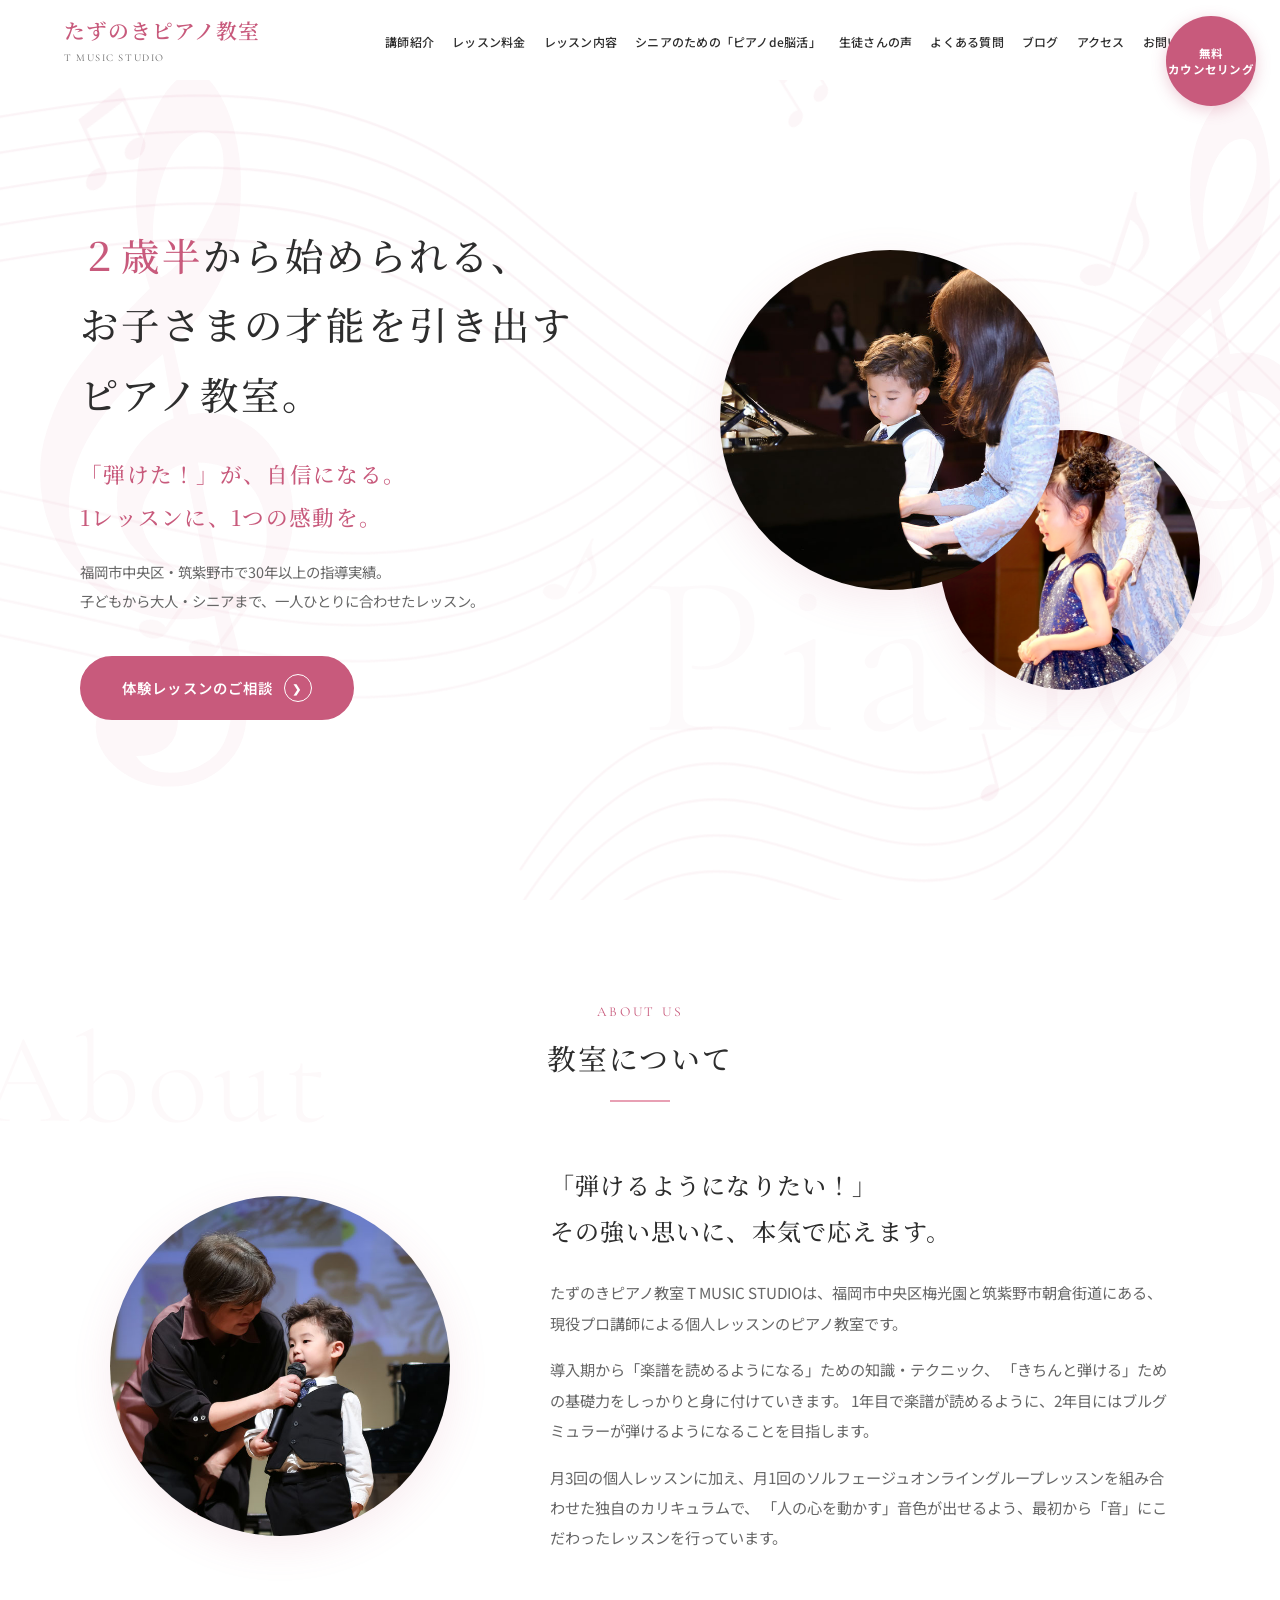
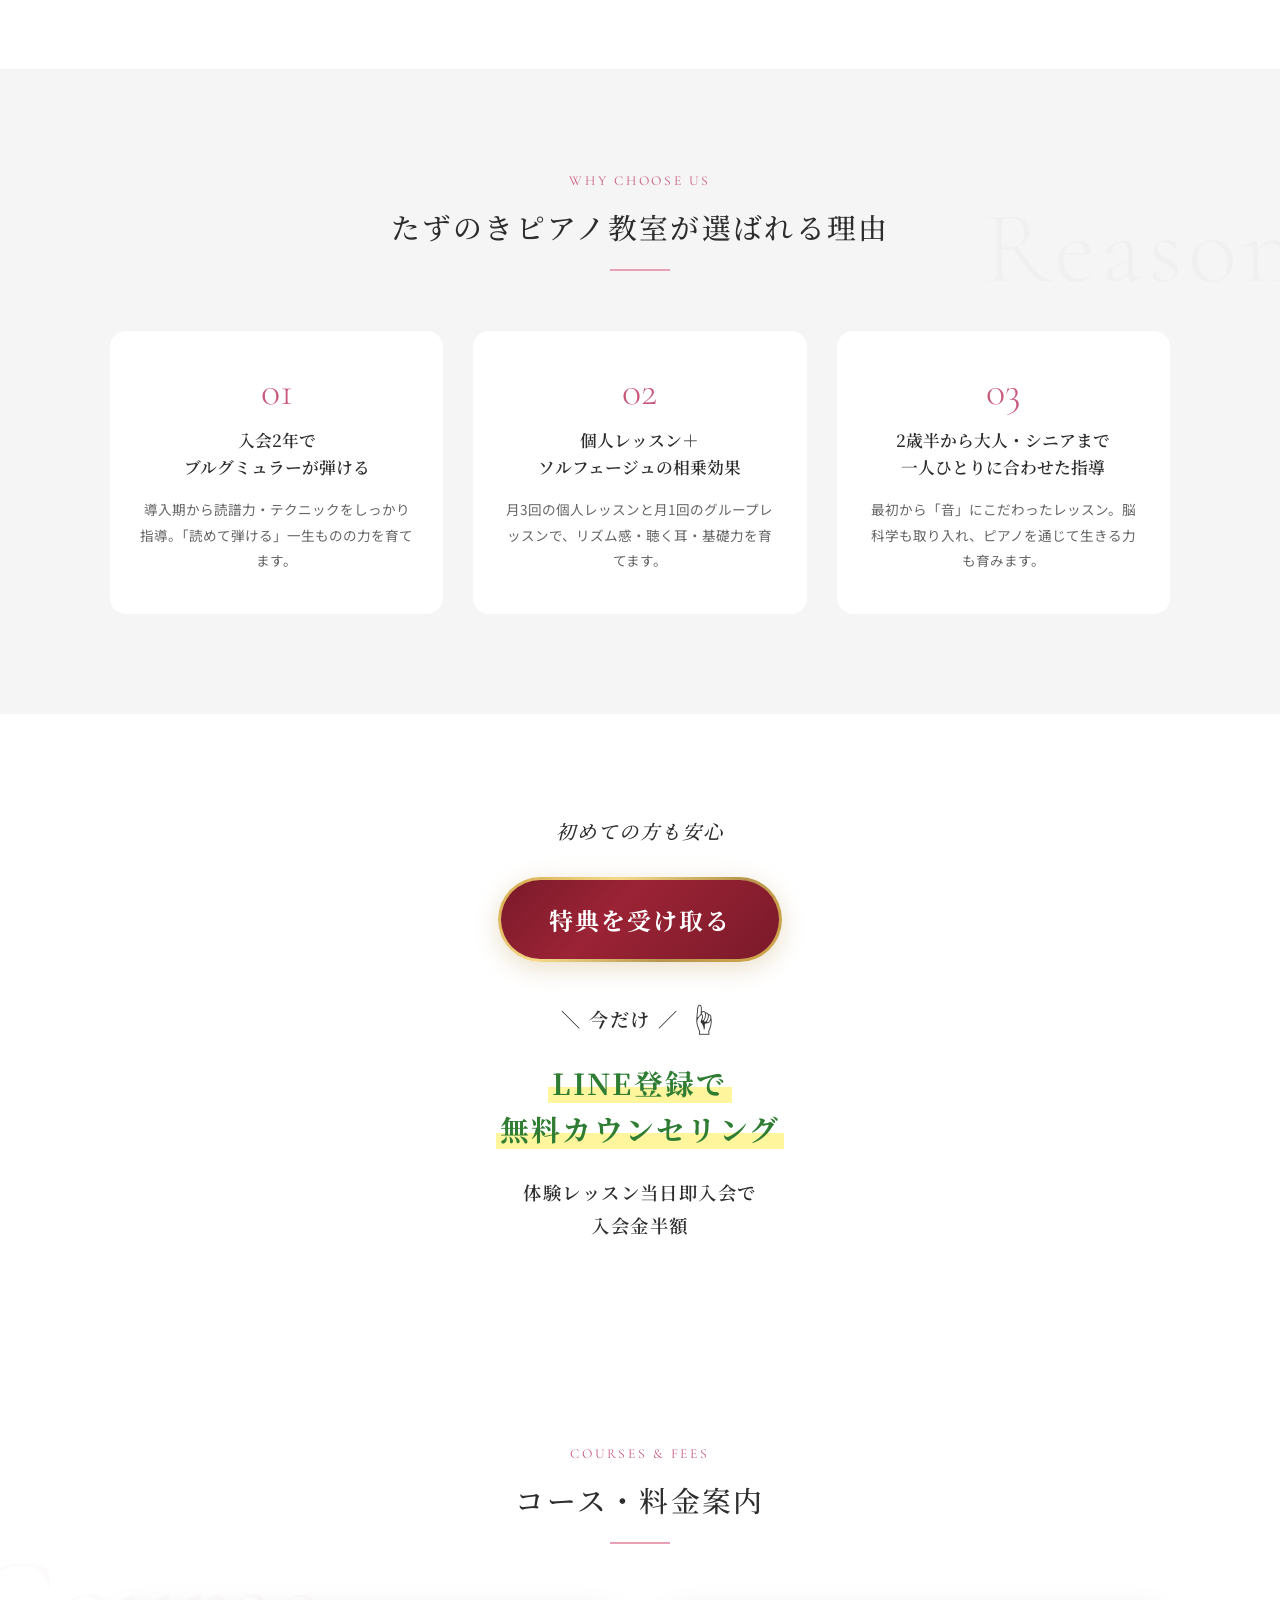
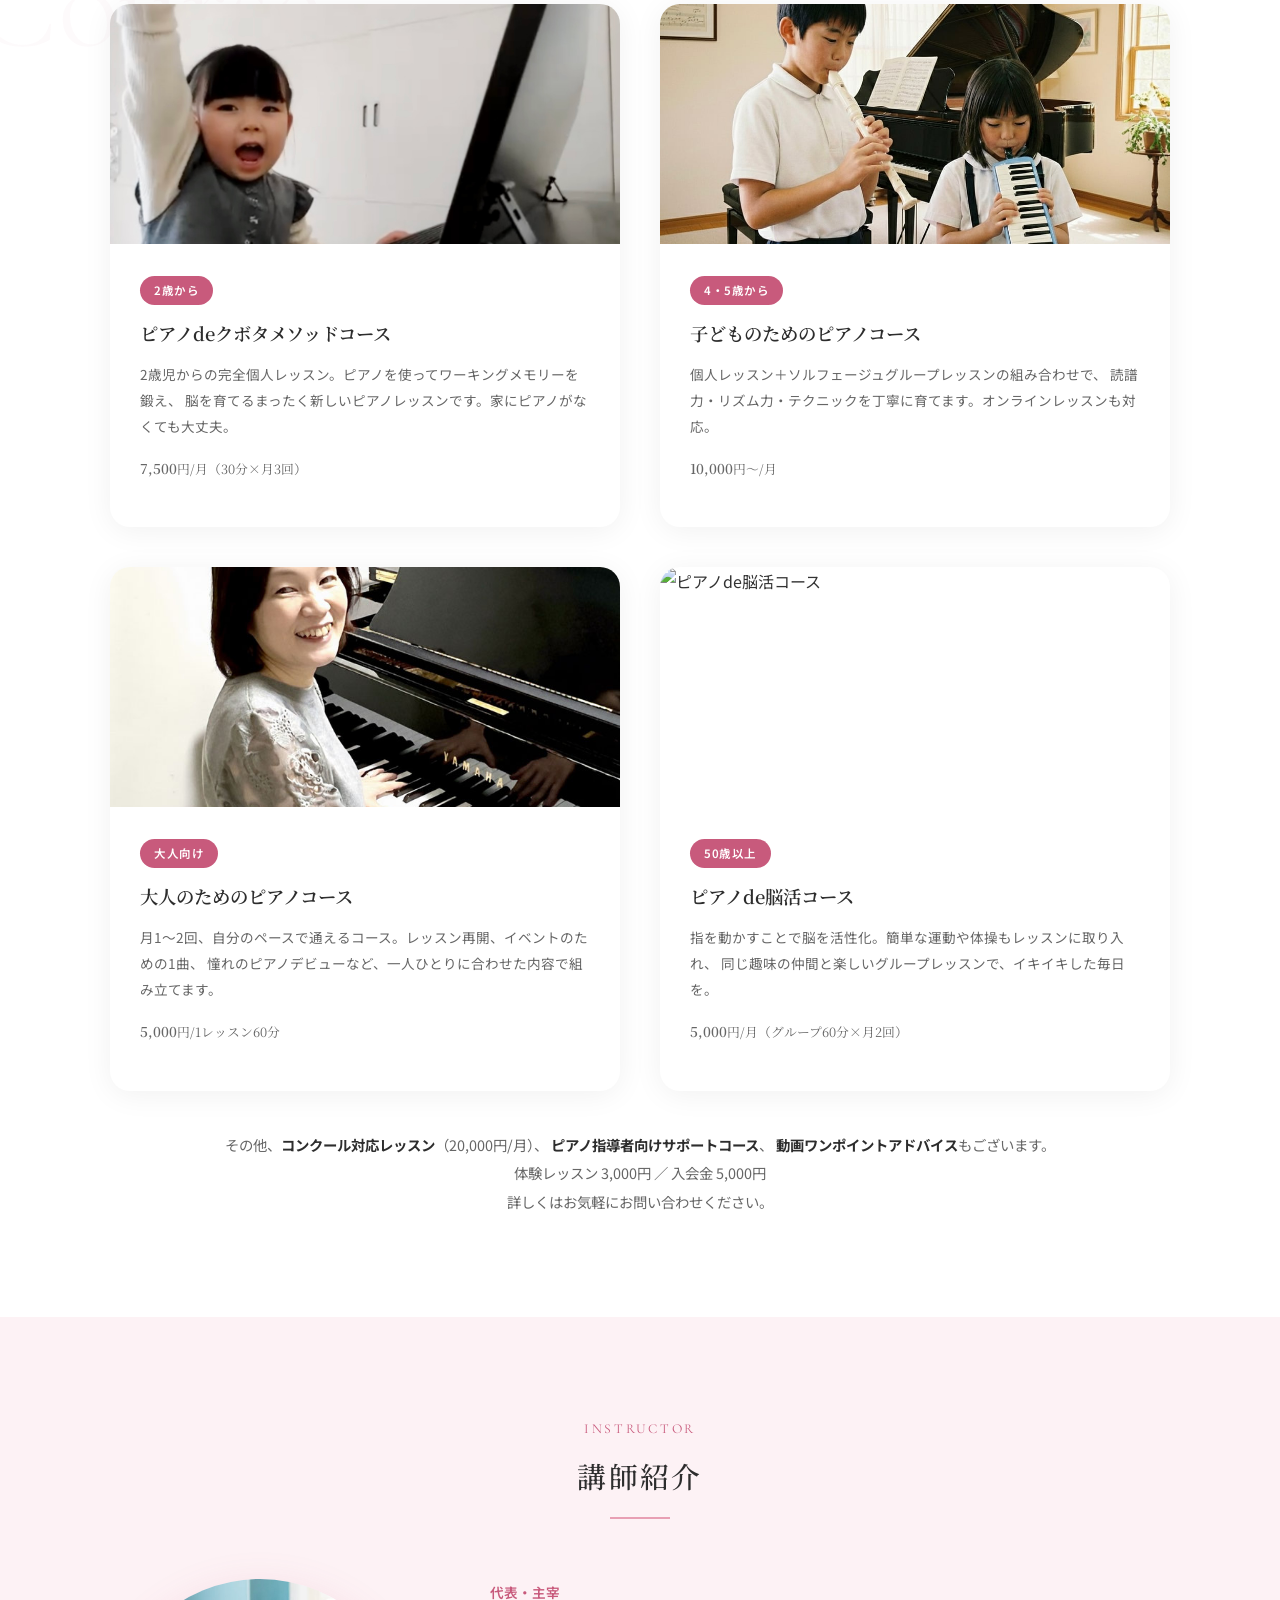
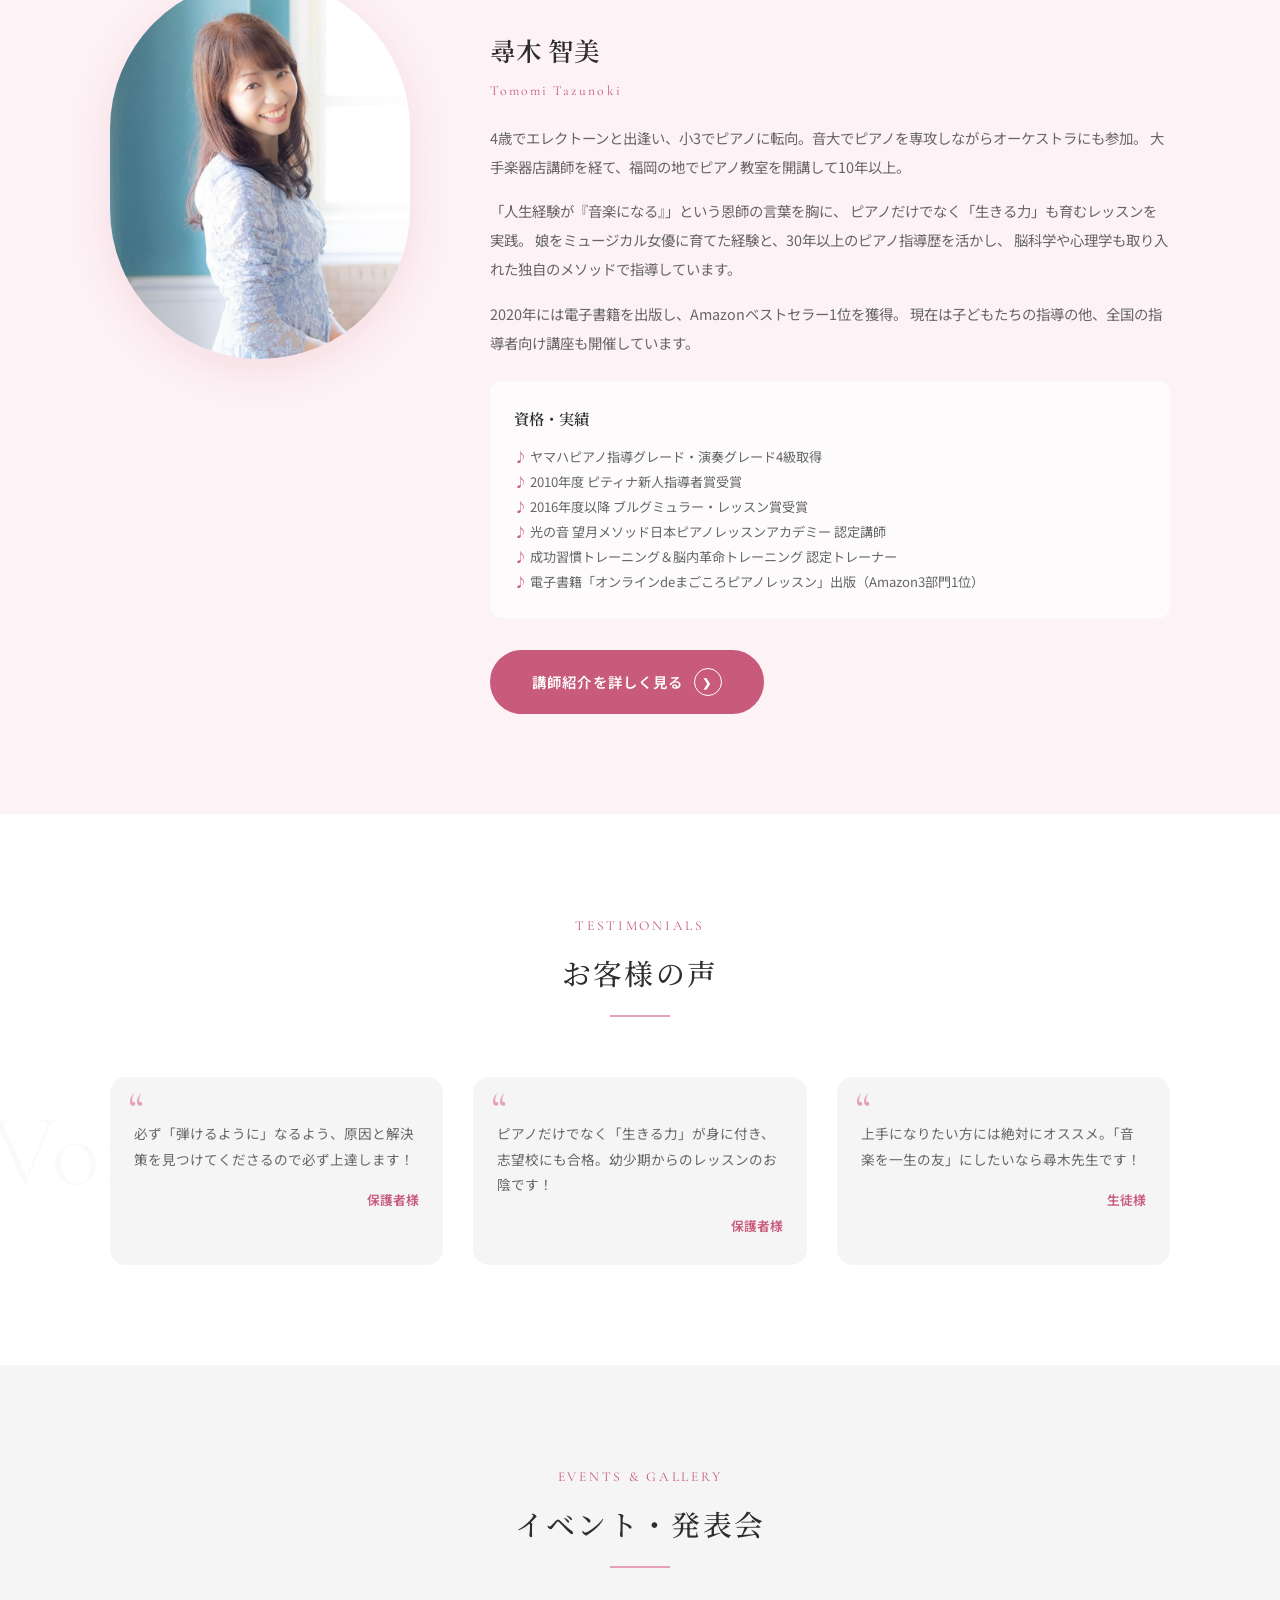
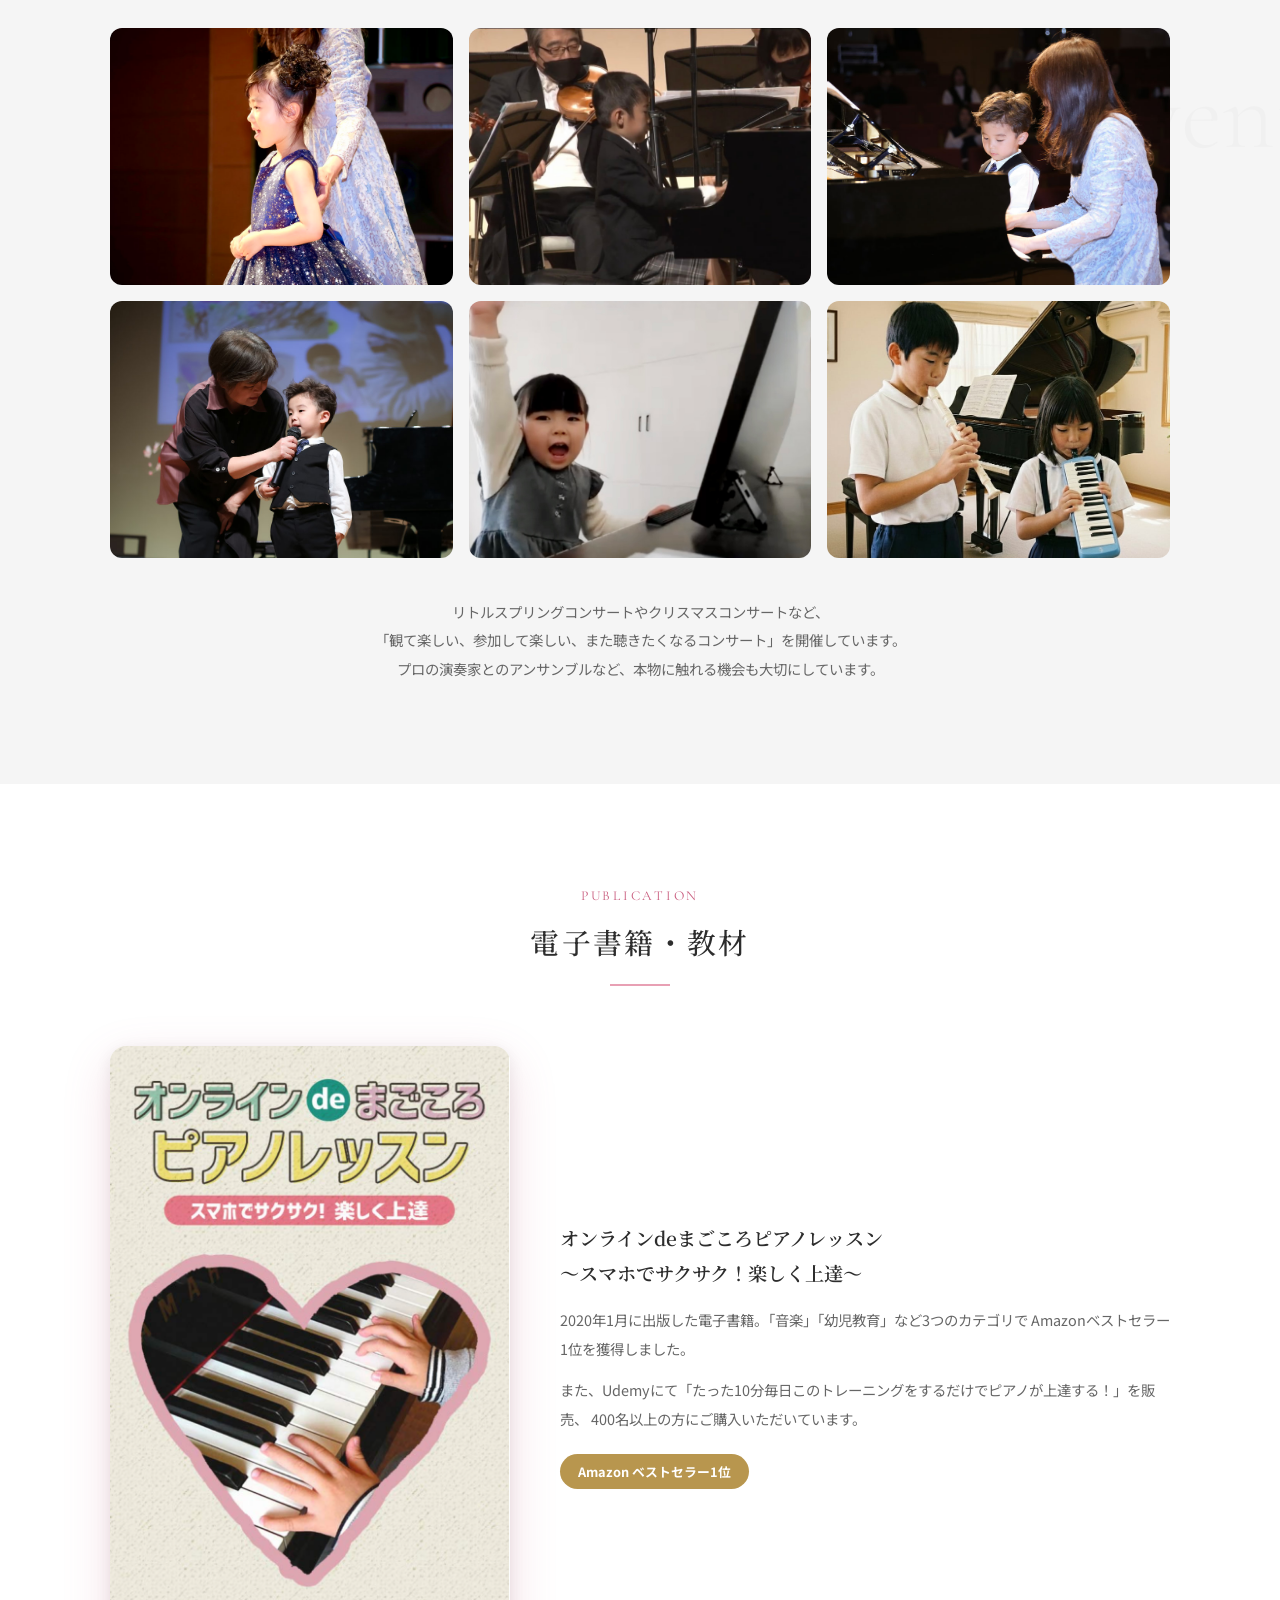
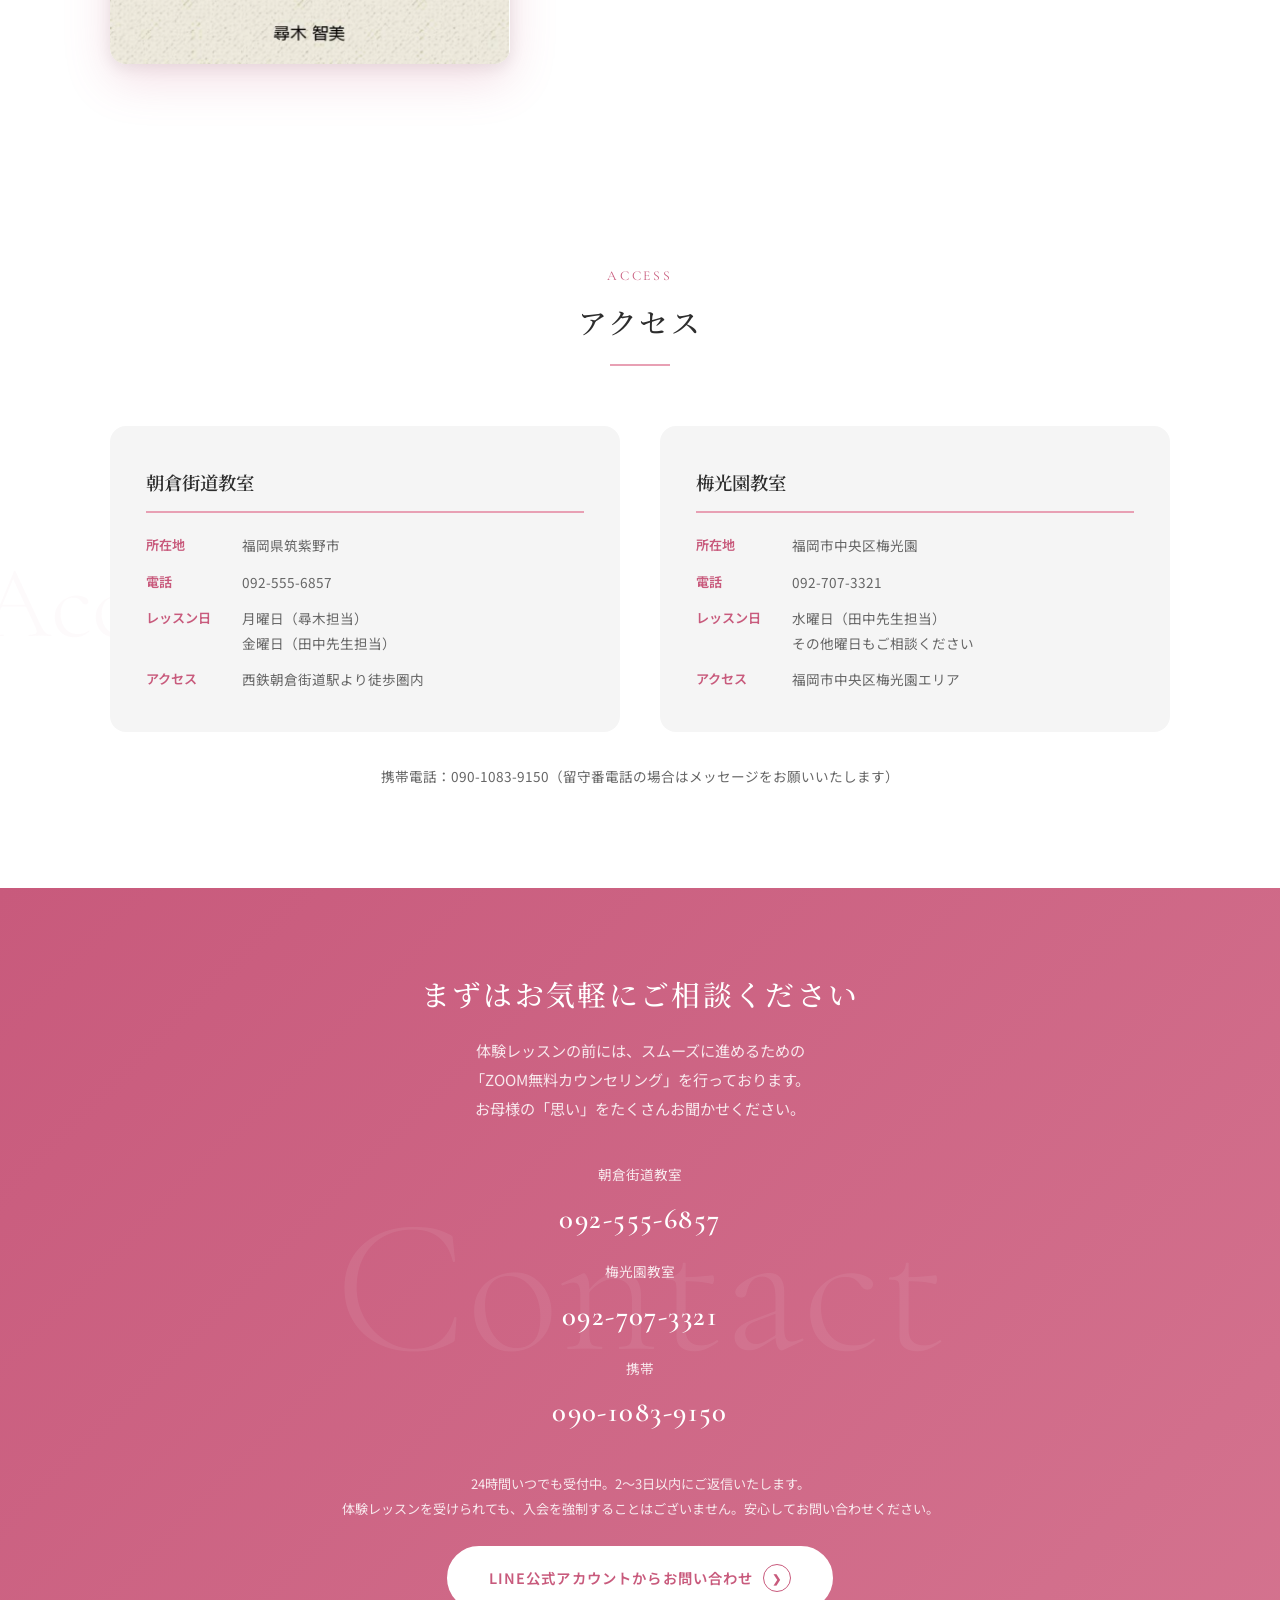
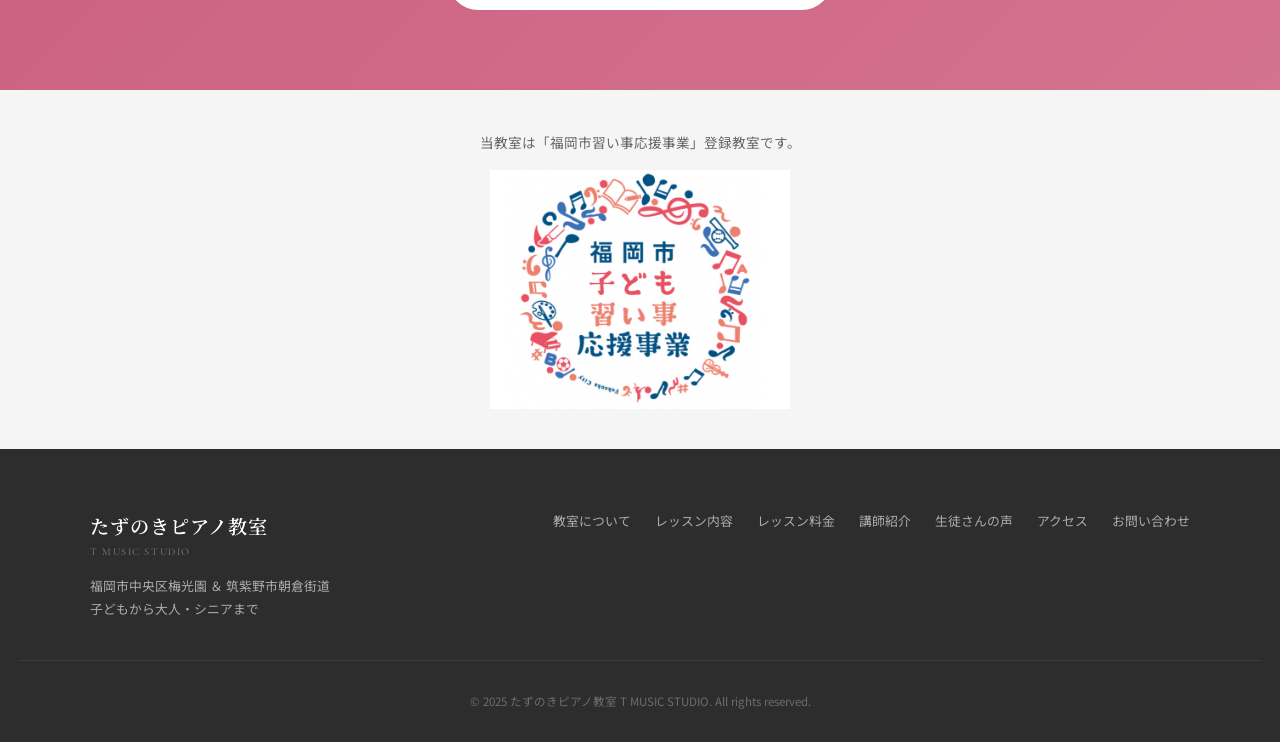
==== index.html @ f53c9341 "たずのきピアノ教室HP初期コミット Co-Authored-By: Claude Opus 4.6 <noreply@anthropic.com>" ====
<!DOCTYPE html>
<html lang="ja">
<head>
  <meta charset="UTF-8">
  <meta name="viewport" content="width=device-width, initial-scale=1.0">
  <title>たずのきピアノ教室 T MUSIC STUDIO | 福岡市中央区・筑紫野市</title>
  <meta name="description" content="福岡市中央区梅光園・筑紫野市朝倉街道のピアノ教室。入会2年でブルグミュラーが弾ける！現役プロ講師による個人レッスン。子どもから大人・シニアまで。無料カウンセリング受付中。">

  <!-- Google Fonts -->
  <link rel="preconnect" href="https://fonts.googleapis.com">
  <link rel="preconnect" href="https://fonts.gstatic.com" crossorigin>
  <link href="https://fonts.googleapis.com/css2?family=Cormorant+Garamond:ital,wght@0,300;0,400;0,600;1,300;1,400&family=Noto+Sans+JP:wght@300;400;500;700&family=Noto+Serif+JP:wght@400;500;600;700&display=swap" rel="stylesheet">

  <link rel="stylesheet" href="style.css">
</head>
<body>

  <!-- ========== Header ========== -->
  <header class="header" id="header">
    <div class="header-inner">
      <a href="#top" class="logo">
        <div>
          <span class="logo-text">たずのきピアノ教室</span>
          <span class="logo-sub">T MUSIC STUDIO</span>
        </div>
      </a>

      <nav>
        <ul class="nav-list" id="navList">
          <li><a href="teacher.html">講師紹介</a></li>
          <li><a href="pricing.html">レッスン料金</a></li>
          <li><a href="lesson.html">レッスン内容</a></li>
          <li><a href="senior.html">シニアのための「ピアノde脳活」</a></li>
          <li><a href="voices.html">生徒さんの声</a></li>
          <li><a href="faq.html">よくある質問</a></li>
          <li><a href="blog.html">ブログ</a></li>
          <li><a href="access.html">アクセス</a></li>
          <li><a href="contact.html">お問い合わせ</a></li>
        </ul>
      </nav>

      <button class="hamburger" id="hamburger" aria-label="メニューを開く">
        <span></span>
        <span></span>
        <span></span>
      </button>
    </div>
  </header>

  <!-- CTA Circle Button -->
  <div class="cta-header">
    <a href="contact.html" class="cta-circle">無料<br>カウンセリング</a>
  </div>

  <!-- ========== Hero ========== -->
  <section class="hero" id="top">
    <!-- Animated Music Background -->
    <div class="hero-music-bg">
      <svg class="hero-staff-svg" viewBox="0 0 1600 900" preserveAspectRatio="xMidYMid slice" xmlns="http://www.w3.org/2000/svg">
        <!-- Giant wavy staff lines group 1 — sweeping S-curve across the whole viewport -->
        <g class="staff-group staff-group-1">
          <path d="M-200,100 C100,350 400,0 700,250 S1100,500 1400,150 1700,400" fill="none" stroke="#c85a7c" stroke-width="2" opacity="0.07"/>
          <path d="M-200,130 C100,380 400,30 700,280 S1100,530 1400,180 1700,430" fill="none" stroke="#c85a7c" stroke-width="2" opacity="0.07"/>
          <path d="M-200,160 C100,410 400,60 700,310 S1100,560 1400,210 1700,460" fill="none" stroke="#c85a7c" stroke-width="2" opacity="0.07"/>
          <path d="M-200,190 C100,440 400,90 700,340 S1100,590 1400,240 1700,490" fill="none" stroke="#c85a7c" stroke-width="2" opacity="0.07"/>
          <path d="M-200,220 C100,470 400,120 700,370 S1100,620 1400,270 1700,520" fill="none" stroke="#c85a7c" stroke-width="2" opacity="0.07"/>
        </g>
        <!-- Giant wavy staff lines group 2 — opposite curve, lower -->
        <g class="staff-group staff-group-2">
          <path d="M-200,550 C200,300 500,700 800,450 S1200,200 1500,600 1800,350" fill="none" stroke="#c85a7c" stroke-width="2" opacity="0.05"/>
          <path d="M-200,580 C200,330 500,730 800,480 S1200,230 1500,630 1800,380" fill="none" stroke="#c85a7c" stroke-width="2" opacity="0.05"/>
          <path d="M-200,610 C200,360 500,760 800,510 S1200,260 1500,660 1800,410" fill="none" stroke="#c85a7c" stroke-width="2" opacity="0.05"/>
          <path d="M-200,640 C200,390 500,790 800,540 S1200,290 1500,690 1800,440" fill="none" stroke="#c85a7c" stroke-width="2" opacity="0.05"/>
          <path d="M-200,670 C200,420 500,820 800,570 S1200,320 1500,720 1800,470" fill="none" stroke="#c85a7c" stroke-width="2" opacity="0.05"/>
        </g>
        <!-- Staff lines group 3 — right side dramatic curve -->
        <g class="staff-group staff-group-3">
          <path d="M700,800 C900,500 1000,900 1200,600 S1400,300 1700,700" fill="none" stroke="#c85a7c" stroke-width="2" opacity="0.06"/>
          <path d="M700,830 C900,530 1000,930 1200,630 S1400,330 1700,730" fill="none" stroke="#c85a7c" stroke-width="2" opacity="0.06"/>
          <path d="M700,860 C900,560 1000,960 1200,660 S1400,360 1700,760" fill="none" stroke="#c85a7c" stroke-width="2" opacity="0.06"/>
          <path d="M700,890 C900,590 1000,990 1200,690 S1400,390 1700,790" fill="none" stroke="#c85a7c" stroke-width="2" opacity="0.06"/>
          <path d="M700,920 C900,620 1000,1020 1200,720 S1400,420 1700,820" fill="none" stroke="#c85a7c" stroke-width="2" opacity="0.06"/>
        </g>
        <!-- Giant treble clef — center-left -->
        <text class="treble-clef-1" x="15%" y="65%" font-size="500" fill="#c85a7c" opacity="0.05" font-family="serif">&#119070;</text>
        <!-- Giant treble clef — right side -->
        <text class="treble-clef-2" x="72%" y="55%" font-size="380" fill="#c85a7c" opacity="0.04" font-family="serif">&#119070;</text>
      </svg>

      <!-- Large floating music notes -->
      <div class="floating-notes">
        <span class="float-note note-1">&#9835;</span>
        <span class="float-note note-2">&#9834;</span>
        <span class="float-note note-3">&#9835;</span>
        <span class="float-note note-4">&#9833;</span>
        <span class="float-note note-5">&#9834;</span>
        <span class="float-note note-6">&#9835;</span>
      </div>
    </div>

    <div class="hero-bg-text">Piano</div>

    <div class="hero-inner">
      <div class="hero-content">
        <h1 class="hero-catch">
          <span class="highlight">２歳半</span>から始められる、<br>
          お子さまの才能を引き出すピアノ教室。
        </h1>
        <p class="hero-lead">
          「弾けた！」が、自信になる。<br>
          1レッスンに、1つの感動を。
        </p>
        <p class="hero-sub">
          福岡市中央区・筑紫野市で30年以上の指導実績。<br>
          子どもから大人・シニアまで、一人ひとりに合わせたレッスン。
        </p>
        <a href="contact.html" class="btn-primary">
          体験レッスンのご相談
          <span class="arrow">&#10095;</span>
        </a>
      </div>

      <!-- Overlapping double-circle images -->
      <div class="hero-images-overlap">
        <div class="hero-circle hero-circle-main">
          <img src="tazunoki-images/tazunoki-kids5.jpg" alt="ピアノレッスンの様子">
        </div>
        <div class="hero-circle hero-circle-sub">
          <img src="tazunoki-images/tazunoki-kids1.jpg" alt="発表会の様子">
        </div>
      </div>
    </div>
  </section>

  <!-- ========== About ========== -->
  <section class="about section-padding" id="about">
    <div class="about-bg-text">About</div>
    <div class="container">
      <div class="section-title fade-in">
        <span class="en">About Us</span>
        <h2>教室について</h2>
      </div>

      <div class="about-content">
        <div class="about-image fade-in-left">
          <div class="img-wrapper">
            <img src="tazunoki-images/tazunoki-kids2.jpg" alt="レッスン風景" width="340" height="340">
          </div>
        </div>
        <div class="about-text fade-in-right">
          <p class="lead">
            「弾けるようになりたい！」<br>
            その強い思いに、本気で応えます。
          </p>
          <p>
            たずのきピアノ教室 T MUSIC STUDIOは、福岡市中央区梅光園と筑紫野市朝倉街道にある、
            現役プロ講師による個人レッスンのピアノ教室です。
          </p>
          <p>
            導入期から「楽譜を読めるようになる」ための知識・テクニック、
            「きちんと弾ける」ための基礎力をしっかりと身に付けていきます。
            1年目で楽譜が読めるように、2年目にはブルグミュラーが弾けるようになることを目指します。
          </p>
          <p>
            月3回の個人レッスンに加え、月1回のソルフェージュオンライングループレッスンを組み合わせた独自のカリキュラムで、
            「人の心を動かす」音色が出せるよう、最初から「音」にこだわったレッスンを行っています。
          </p>
        </div>
      </div>
    </div>
  </section>

  <!-- ========== Features ========== -->
  <section class="features section-padding" id="features">
    <div class="features-bg-text">Reason</div>
    <div class="container">
      <div class="section-title fade-in">
        <span class="en">Why Choose Us</span>
        <h2>たずのきピアノ教室が選ばれる理由</h2>
      </div>

      <div class="features-grid">
        <div class="feature-card fade-in" style="transition-delay: 0.1s">
          <div class="feature-num">01</div>
          <h3>入会2年で<br>ブルグミュラーが弾ける</h3>
          <p>
            導入期から読譜力・テクニックをしっかり指導。「読めて弾ける」一生ものの力を育てます。
          </p>
        </div>

        <div class="feature-card fade-in" style="transition-delay: 0.2s">
          <div class="feature-num">02</div>
          <h3>個人レッスン＋<br>ソルフェージュの相乗効果</h3>
          <p>
            月3回の個人レッスンと月1回のグループレッスンで、リズム感・聴く耳・基礎力を育てます。
          </p>
        </div>

        <div class="feature-card fade-in" style="transition-delay: 0.3s">
          <div class="feature-num">03</div>
          <h3>2歳半から大人・シニアまで<br>一人ひとりに合わせた指導</h3>
          <p>
            最初から「音」にこだわったレッスン。脳科学も取り入れ、ピアノを通じて生きる力も育みます。
          </p>
        </div>
      </div>
    </div>
  </section>

  <!-- ========== LINE CTA ========== -->
  <section class="line-cta section-padding">
    <div class="container">
      <div class="line-cta-inner fade-in">
        <p class="line-cta-safe">初めての方も安心</p>

        <a href="#" class="line-cta-btn" id="lineCta">
          <span class="line-cta-btn-inner">
            <img src="https://cdn.jsdelivr.net/gh/nicepng/nicepng@main/line-icon.png" alt="LINE" class="line-cta-icon" onerror="this.style.display='none'">
            <svg class="line-cta-icon-svg" viewBox="0 0 48 48" width="44" height="44" xmlns="http://www.w3.org/2000/svg">
              <rect rx="10" width="48" height="48" fill="#06C755"/>
              <path d="M38 22.5c0-6.9-6.9-12.5-15.4-12.5S7.2 15.6 7.2 22.5c0 6.2 5.5 11.3 12.9 12.3.5.1 1.2.3 1.4.8.2.4.1 1 .05 1.4l-.2 1.3c-.07.4-.3 1.5 1.3.8s8.7-5.1 11.9-8.8c2.2-2.4 3.35-4.8 3.35-8.3z" fill="#fff"/>
              <path d="M17.8 19.8h-1.2a.4.4 0 00-.4.4v7.4a.4.4 0 00.4.4h1.2a.4.4 0 00.4-.4v-7.4a.4.4 0 00-.4-.4zm10.4 0h-1.2a.4.4 0 00-.4.4v4.4l-3.4-4.6a.4.4 0 00-.34-.2h-1.2a.4.4 0 00-.4.4v7.4a.4.4 0 00.4.4h1.2a.4.4 0 00.4-.4v-4.4l3.4 4.6a.4.4 0 00.34.2h1.2a.4.4 0 00.4-.4v-7.4a.4.4 0 00-.4-.4zm-6.8 6.4h-2.8v-6a.4.4 0 00-.4-.4h-1.2a.4.4 0 00-.4.4v7.4a.4.4 0 00.4.4h4.4a.4.4 0 00.4-.4v-1.2a.4.4 0 00-.4-.4zm12.8-4.8a.4.4 0 00.4-.4v-1.2a.4.4 0 00-.4-.4h-4.4a.4.4 0 00-.4.4v7.4a.4.4 0 00.4.4h4.4a.4.4 0 00.4-.4v-1.2a.4.4 0 00-.4-.4h-2.8v-1.2h2.8a.4.4 0 00.4-.4v-1.2a.4.4 0 00-.4-.4h-2.8v-1.2h2.8z" fill="#06C755"/>
            </svg>
            <span class="line-cta-btn-text">特典を受け取る</span>
          </span>
        </a>

        <div class="line-cta-now">
          <span class="line-cta-now-text">＼ 今だけ ／</span>
          <span class="line-cta-hand">&#9757;&#65039;</span>
        </div>

        <p class="line-cta-highlight">
          <span>LINE登録で</span><br>
          <span>無料カウンセリング</span>
        </p>

        <p class="line-cta-bonus">体験レッスン当日即入会で<br>入会金半額</p>
      </div>
    </div>
  </section>

  <!-- ========== Courses ========== -->
  <section class="courses section-padding" id="courses">
    <div class="courses-bg-text">Course</div>
    <div class="container">
      <div class="section-title fade-in">
        <span class="en">Courses &amp; Fees</span>
        <h2>コース・料金案内</h2>
      </div>

      <div class="courses-grid">
        <!-- クボタメソッド -->
        <a href="pricing.html#asakura" class="course-card fade-in" style="transition-delay: 0.1s">
          <div class="course-card-img">
            <img src="tazunoki-images/tazunoki-kids3.jpg" alt="クボタメソッドコース" width="500" height="240">
          </div>
          <div class="course-card-body">
            <span class="course-label">2歳から</span>
            <h3>ピアノdeクボタメソッドコース</h3>
            <p>
              2歳児からの完全個人レッスン。ピアノを使ってワーキングメモリーを鍛え、
              脳を育てるまったく新しいピアノレッスンです。家にピアノがなくても大丈夫。
            </p>
            <p class="course-price">7,500<span>円/月（30分×月3回）</span></p>
          </div>
        </a>

        <!-- 子どものためのピアノ -->
        <a href="pricing.html#asakura" class="course-card fade-in" style="transition-delay: 0.2s">
          <div class="course-card-img">
            <img src="tazunoki-images/tazunoki-kids6.jpg" alt="子どものためのピアノコース" width="500" height="240">
          </div>
          <div class="course-card-body">
            <span class="course-label">4・5歳から</span>
            <h3>子どものためのピアノコース</h3>
            <p>
              個人レッスン＋ソルフェージュグループレッスンの組み合わせで、
              読譜力・リズム力・テクニックを丁寧に育てます。オンラインレッスンも対応。
            </p>
            <p class="course-price">10,000<span>円〜/月</span></p>
          </div>
        </a>

        <!-- 大人のためのピアノ -->
        <a href="pricing.html#adult" class="course-card fade-in" style="transition-delay: 0.3s">
          <div class="course-card-img">
            <img src="tazunoki-images/teacher-nakayama.jpg" alt="大人のためのピアノコース" width="500" height="240">
          </div>
          <div class="course-card-body">
            <span class="course-label">大人向け</span>
            <h3>大人のためのピアノコース</h3>
            <p>
              月1〜2回、自分のペースで通えるコース。レッスン再開、イベントのための1曲、
              憧れのピアノデビューなど、一人ひとりに合わせた内容で組み立てます。
            </p>
            <p class="course-price">5,000<span>円/1レッスン60分</span></p>
          </div>
        </a>

        <!-- シニア脳活 -->
        <a href="senior.html#pricing" class="course-card fade-in" style="transition-delay: 0.4s">
          <div class="course-card-img">
            <img src="tazunoki-images/senior13.png" alt="ピアノde脳活コース" width="500" height="240">
          </div>
          <div class="course-card-body">
            <span class="course-label">50歳以上</span>
            <h3>ピアノde脳活コース</h3>
            <p>
              指を動かすことで脳を活性化。簡単な運動や体操もレッスンに取り入れ、
              同じ趣味の仲間と楽しいグループレッスンで、イキイキした毎日を。
            </p>
            <p class="course-price">5,000<span>円/月（グループ60分×月2回）</span></p>
          </div>
        </a>
      </div>

      <!-- コンクール・指導者向け -->
      <div class="fade-in" style="margin-top: 40px; text-align: center;">
        <p style="font-size: 0.9rem; color: var(--gray); line-height: 2;">
          その他、<strong style="color: var(--dark);">コンクール対応レッスン</strong>（20,000円/月）、
          <strong style="color: var(--dark);">ピアノ指導者向けサポートコース</strong>、
          <strong style="color: var(--dark);">動画ワンポイントアドバイス</strong>もございます。<br>
          体験レッスン 3,000円 ／ 入会金 5,000円<br>
          詳しくはお気軽にお問い合わせください。
        </p>
      </div>
    </div>
  </section>

  <!-- ========== Teacher ========== -->
  <section class="teacher section-padding" id="teacher">
    <div class="teacher-bg-text">Teacher</div>
    <div class="container">
      <div class="section-title fade-in">
        <span class="en">Instructor</span>
        <h2>講師紹介</h2>
      </div>

      <div class="teacher-content">
        <div class="teacher-image fade-in-left">
          <div class="img-wrapper">
            <img src="tazunoki-images/teacher-tazunoki.jpg" alt="代表 尋木智美" width="300" height="380">
          </div>
        </div>
        <div class="teacher-info fade-in-right">
          <p class="role">代表・主宰</p>
          <h3 class="name">尋木 智美</h3>
          <p class="name-en">Tomomi Tazunoki</p>
          <p>
            4歳でエレクトーンと出逢い、小3でピアノに転向。音大でピアノを専攻しながらオーケストラにも参加。
            大手楽器店講師を経て、福岡の地でピアノ教室を開講して10年以上。
          </p>
          <p>
            「人生経験が『音楽になる』」という恩師の言葉を胸に、
            ピアノだけでなく「生きる力」も育むレッスンを実践。
            娘をミュージカル女優に育てた経験と、30年以上のピアノ指導歴を活かし、
            脳科学や心理学も取り入れた独自のメソッドで指導しています。
          </p>
          <p>
            2020年には電子書籍を出版し、Amazonベストセラー1位を獲得。
            現在は子どもたちの指導の他、全国の指導者向け講座も開催しています。
          </p>

          <div class="teacher-qualifications">
            <h4>資格・実績</h4>
            <ul>
              <li>ヤマハピアノ指導グレード・演奏グレード4級取得</li>
              <li>2010年度 ピティナ新人指導者賞受賞</li>
              <li>2016年度以降 ブルグミュラー・レッスン賞受賞</li>
              <li>光の音 望月メソッド日本ピアノレッスンアカデミー 認定講師</li>
              <li>成功習慣トレーニング＆脳内革命トレーニング 認定トレーナー</li>
              <li>電子書籍「オンラインdeまごころピアノレッスン」出版（Amazon3部門1位）</li>
            </ul>
          </div>

          <div style="margin-top: 32px;">
            <a href="teacher.html" class="btn-primary">
              講師紹介を詳しく見る
              <span class="arrow">&#10095;</span>
            </a>
          </div>
        </div>
      </div>
    </div>
  </section>

  <!-- ========== Voices ========== -->
  <section class="voices section-padding" id="voices">
    <div class="voices-bg-text">Voice</div>
    <div class="container">
      <div class="section-title fade-in">
        <span class="en">Testimonials</span>
        <h2>お客様の声</h2>
      </div>

      <div class="voices-grid voices-grid-3">
        <div class="voice-card voice-card-compact fade-in" style="transition-delay: 0.1s">
          <p>
            必ず「弾けるように」なるよう、原因と解決策を見つけてくださるので必ず上達します！
          </p>
          <div class="voice-author">保護者様</div>
        </div>

        <div class="voice-card voice-card-compact fade-in" style="transition-delay: 0.2s">
          <p>
            ピアノだけでなく「生きる力」が身に付き、志望校にも合格。幼少期からのレッスンのお陰です！
          </p>
          <div class="voice-author">保護者様</div>
        </div>

        <div class="voice-card voice-card-compact fade-in" style="transition-delay: 0.3s">
          <p>
            上手になりたい方には絶対にオススメ。「音楽を一生の友」にしたいなら尋木先生です！
          </p>
          <div class="voice-author">生徒様</div>
        </div>
      </div>
    </div>
  </section>

  <!-- ========== Gallery ========== -->
  <section class="gallery section-padding" id="gallery">
    <div class="gallery-bg-text">Event</div>
    <div class="container">
      <div class="section-title fade-in">
        <span class="en">Events &amp; Gallery</span>
        <h2>イベント・発表会</h2>
      </div>

      <div class="gallery-grid">
        <div class="gallery-item fade-in" style="transition-delay: 0.1s">
          <img src="tazunoki-images/tazunoki-kids1.jpg" alt="発表会" width="400" height="300">
        </div>
        <div class="gallery-item fade-in" style="transition-delay: 0.2s">
          <img src="tazunoki-images/tazunoki-kids4.jpg" alt="コンチェルト" width="400" height="300">
        </div>
        <div class="gallery-item fade-in" style="transition-delay: 0.3s">
          <img src="tazunoki-images/tazunoki-kids5.jpg" alt="連弾" width="400" height="300">
        </div>
        <div class="gallery-item fade-in" style="transition-delay: 0.4s">
          <img src="tazunoki-images/tazunoki-kids2.jpg" alt="ステージ" width="400" height="300">
        </div>
        <div class="gallery-item fade-in" style="transition-delay: 0.5s">
          <img src="tazunoki-images/tazunoki-kids3.jpg" alt="オンラインレッスン" width="400" height="300">
        </div>
        <div class="gallery-item fade-in" style="transition-delay: 0.6s">
          <img src="tazunoki-images/tazunoki-kids6.jpg" alt="アンサンブル" width="400" height="300">
        </div>
      </div>

      <div class="gallery-desc fade-in">
        <p>
          リトルスプリングコンサートやクリスマスコンサートなど、<br>
          「観て楽しい、参加して楽しい、また聴きたくなるコンサート」を開催しています。<br>
          プロの演奏家とのアンサンブルなど、本物に触れる機会も大切にしています。
        </p>
      </div>
    </div>
  </section>

  <!-- ========== Book ========== -->
  <section class="book section-padding" id="book">
    <div class="container">
      <div class="section-title fade-in">
        <span class="en">Publication</span>
        <h2>電子書籍・教材</h2>
      </div>

      <div class="book-content">
        <div class="book-image fade-in-left">
          <img src="tazunoki-images/book.png" alt="電子書籍">
        </div>
        <div class="book-text fade-in-right">
          <h3>オンラインdeまごころピアノレッスン<br>〜スマホでサクサク！楽しく上達〜</h3>
          <p>
            2020年1月に出版した電子書籍。「音楽」「幼児教育」など3つのカテゴリで
            Amazonベストセラー1位を獲得しました。
          </p>
          <p>
            また、Udemyにて「たった10分毎日このトレーニングをするだけでピアノが上達する！」を販売、
            400名以上の方にご購入いただいています。
          </p>
          <span class="book-badge">Amazon ベストセラー1位</span>
        </div>
      </div>
    </div>
  </section>

  <!-- ========== Access ========== -->
  <section class="access section-padding" id="access">
    <div class="access-bg-text">Access</div>
    <div class="container">
      <div class="section-title fade-in">
        <span class="en">Access</span>
        <h2>アクセス</h2>
      </div>

      <div class="access-grid">
        <div class="access-card fade-in" style="transition-delay: 0.1s">
          <h3>朝倉街道教室</h3>
          <dl>
            <dt>所在地</dt>
            <dd>福岡県筑紫野市</dd>
            <dt>電話</dt>
            <dd>092-555-6857</dd>
            <dt>レッスン日</dt>
            <dd>月曜日（尋木担当）<br>金曜日（田中先生担当）</dd>
            <dt>アクセス</dt>
            <dd>西鉄朝倉街道駅より徒歩圏内</dd>
          </dl>
        </div>

        <div class="access-card fade-in" style="transition-delay: 0.2s">
          <h3>梅光園教室</h3>
          <dl>
            <dt>所在地</dt>
            <dd>福岡市中央区梅光園</dd>
            <dt>電話</dt>
            <dd>092-707-3321</dd>
            <dt>レッスン日</dt>
            <dd>水曜日（田中先生担当）<br>その他曜日もご相談ください</dd>
            <dt>アクセス</dt>
            <dd>福岡市中央区梅光園エリア</dd>
          </dl>
        </div>
      </div>

      <div class="fade-in" style="text-align: center; margin-top: 32px;">
        <p style="font-size: 0.85rem; color: var(--gray);">
          携帯電話：090-1083-9150（留守番電話の場合はメッセージをお願いいたします）
        </p>
      </div>
    </div>
  </section>

  <!-- ========== CTA Section ========== -->
  <section class="cta-section" id="contact">
    <div class="container fade-in">
      <h2>まずはお気軽にご相談ください</h2>
      <p>
        体験レッスンの前には、スムーズに進めるための<br>
        「ZOOM無料カウンセリング」を行っております。<br>
        お母様の「思い」をたくさんお聞かせください。
      </p>

      <div class="phone-numbers">
        <p>朝倉街道教室</p>
        <p class="phone">092-555-6857</p>
        <p style="margin-top: 12px;">梅光園教室</p>
        <p class="phone">092-707-3321</p>
        <p style="margin-top: 12px;">携帯</p>
        <p class="phone">090-1083-9150</p>
      </div>

      <p style="font-size: 0.82rem; margin-bottom: 24px;">
        24時間いつでも受付中。2〜3日以内にご返信いたします。<br>
        体験レッスンを受けられても、入会を強制することはございません。安心してお問い合わせください。
      </p>

      <a href="#" class="btn-primary btn-white" id="lineBtn">
        LINE公式アカウントからお問い合わせ
        <span class="arrow">&#10095;</span>
      </a>
    </div>
  </section>

  <!-- ========== Naraigoto ========== -->
  <div style="text-align: center; padding: 40px 20px; background: var(--gray-light);">
    <p style="font-size: 0.85rem; color: var(--gray); margin-bottom: 16px;">当教室は「福岡市習い事応援事業」登録教室です。</p>
    <img src="tazunoki-images/tazunoki-naraigoto-ouenjigyou.png" alt="福岡市習い事応援事業" style="max-width: 300px; margin: 0 auto;" width="300">
  </div>

  <!-- ========== Footer ========== -->
  <footer class="footer">
    <div class="footer-inner">
      <div class="footer-logo">
        <div>
          <span class="logo-text">たずのきピアノ教室</span>
          <span class="logo-sub">T MUSIC STUDIO</span>
        </div>
        <p>
          福岡市中央区梅光園 ＆ 筑紫野市朝倉街道<br>
          子どもから大人・シニアまで
        </p>
      </div>
      <nav class="footer-nav">
        <a href="#about">教室について</a>
        <a href="lesson.html">レッスン内容</a>
        <a href="pricing.html">レッスン料金</a>
        <a href="#teacher">講師紹介</a>
        <a href="voices.html">生徒さんの声</a>
        <a href="access.html">アクセス</a>
        <a href="contact.html">お問い合わせ</a>
      </nav>
    </div>
    <div class="footer-copy">
      &copy; 2025 たずのきピアノ教室 T MUSIC STUDIO. All rights reserved.
    </div>
  </footer>

  <!-- ========== Scripts ========== -->
  <script>
    // Hero staged entrance
    setTimeout(() => {
      document.querySelectorAll('.staff-group').forEach(el => el.classList.add('float'));
      document.querySelectorAll('.treble-clef-1, .treble-clef-2').forEach(el => el.classList.add('float'));
      document.querySelectorAll('.float-note').forEach(el => el.classList.add('float'));
      document.querySelectorAll('.hero-images-overlap, .hero-circle-main, .hero-circle-sub').forEach(el => el.classList.add('float'));
    }, 2800);

    // Scroll animations — IntersectionObserver
    const observer = new IntersectionObserver((entries) => {
      entries.forEach(entry => {
        if (entry.isIntersecting) {
          entry.target.classList.add('visible');
          observer.unobserve(entry.target);
        }
      });
    }, { threshold: 0.12, rootMargin: '0px 0px -60px 0px' });

    document.querySelectorAll('.fade-in, .fade-in-left, .fade-in-right, .scale-in, .clip-reveal, .section-title').forEach(el => {
      observer.observe(el);
    });

    // Parallax background text on scroll
    const bgTexts = document.querySelectorAll('[class*="-bg-text"]');
    let ticking = false;

    function onScroll() {
      const scrollY = window.scrollY;

      // Header
      const header = document.getElementById('header');
      if (scrollY > 50) {
        header.classList.add('scrolled');
      } else {
        header.classList.remove('scrolled');
      }

      // Parallax bg text
      bgTexts.forEach(el => {
        const rect = el.parentElement.getBoundingClientRect();
        const speed = 0.04;
        const yOffset = (rect.top * speed);
        el.style.transform = `translateY(${yOffset}px)`;
      });

      ticking = false;
    }

    window.addEventListener('scroll', () => {
      if (!ticking) {
        requestAnimationFrame(onScroll);
        ticking = true;
      }
    }, { passive: true });

    // Hamburger menu
    const hamburger = document.getElementById('hamburger');
    const navList = document.getElementById('navList');

    hamburger.addEventListener('click', () => {
      hamburger.classList.toggle('active');
      navList.classList.toggle('open');
    });

    navList.querySelectorAll('a').forEach(link => {
      link.addEventListener('click', () => {
        hamburger.classList.remove('active');
        navList.classList.remove('open');
      });
    });

    // Smooth scroll
    document.querySelectorAll('a[href^="#"]').forEach(anchor => {
      anchor.addEventListener('click', function(e) {
        e.preventDefault();
        const target = document.querySelector(this.getAttribute('href'));
        if (target) {
          const offset = 80;
          const top = target.getBoundingClientRect().top + window.pageYOffset - offset;
          window.scrollTo({ top, behavior: 'smooth' });
        }
      });
    });
  </script>

  <script src="transition.js"></script>
</body>
</html>
---- style.css ----
/* =========================================
   たずのきピアノ教室 T MUSIC STUDIO
   Style Sheet — Enhanced UI
   ========================================= */

/* --- Reset & Base --- */
*,
*::before,
*::after {
  margin: 0;
  padding: 0;
  box-sizing: border-box;
}

html {
  scroll-behavior: smooth;
  font-size: 16px;
  -webkit-text-size-adjust: 100%;
}

body {
  font-family: "Noto Sans JP", "Hiragino Kaku Gothic ProN", sans-serif;
  color: #333;
  line-height: 1.8;
  background: #fff;
  overflow-x: hidden;
}

img {
  max-width: 100%;
  height: auto;
  display: block;
}

a {
  text-decoration: none;
  color: inherit;
  transition: opacity 0.3s;
}

a:hover {
  opacity: 0.8;
}

ul {
  list-style: none;
}

/* --- Variables --- */
:root {
  --pink: #c85a7c;
  --pink-light: #e8a0b4;
  --pink-bg: #fdf2f5;
  --gold: #b8964e;
  --dark: #2d2d2d;
  --gray: #666;
  --gray-light: #f5f5f5;
  --white: #fff;
  --font-serif: "Noto Serif JP", "Hiragino Mincho ProN", serif;
  --font-sans: "Noto Sans JP", "Hiragino Kaku Gothic ProN", sans-serif;
  --ease-out-expo: cubic-bezier(0.16, 1, 0.3, 1);
}

/* --- Page Transition Overlay --- */
.page-transition-overlay {
  position: fixed;
  top: 0;
  left: 0;
  right: 0;
  bottom: 0;
  z-index: 999;
  pointer-events: none;
  display: flex;
  align-items: center;
  justify-content: center;
  background: transparent;
  opacity: 0;
}

.page-transition-overlay.active {
  pointer-events: all;
  opacity: 1;
  background: linear-gradient(135deg, #fdf2f5 0%, #fff5f0 30%, #f5f0ff 60%, #fdf2f5 100%);
}

.page-transition-overlay.revealing {
  opacity: 0;
  transition: opacity 0.5s ease 0.1s;
}

.pt-note {
  position: absolute;
  top: 50%;
  left: 50%;
  opacity: 0;
  pointer-events: none;
  -webkit-user-select: none;
  user-select: none;
  will-change: transform, opacity;
}

.pt-note:nth-child(3n)   { color: #e8a0b4; }
.pt-note:nth-child(3n+1) { color: #d4b896; }
.pt-note:nth-child(3n+2) { color: #b8b0c8; }

/* --- Utility --- */
.container {
  max-width: 1100px;
  margin: 0 auto;
  padding: 0 20px;
}

.section-padding {
  padding: 100px 0;
}

/* =========================================
   Enhanced Scroll Animations
   ========================================= */

/* Fade up (default) */
.fade-in {
  opacity: 0;
  transform: translateY(40px);
  transition: opacity 0.9s var(--ease-out-expo), transform 0.9s var(--ease-out-expo);
}

.fade-in.visible {
  opacity: 1;
  transform: translateY(0);
}

/* Slide from left */
.fade-in-left {
  opacity: 0;
  transform: translateX(-60px);
  transition: opacity 0.9s var(--ease-out-expo), transform 0.9s var(--ease-out-expo);
}

.fade-in-left.visible {
  opacity: 1;
  transform: translateX(0);
}

/* Slide from right */
.fade-in-right {
  opacity: 0;
  transform: translateX(60px);
  transition: opacity 0.9s var(--ease-out-expo), transform 0.9s var(--ease-out-expo);
}

.fade-in-right.visible {
  opacity: 1;
  transform: translateX(0);
}

/* Scale up reveal — for images */
.scale-in {
  opacity: 0;
  transform: scale(0.85);
  transition: opacity 0.9s var(--ease-out-expo), transform 0.9s var(--ease-out-expo);
}

.scale-in.visible {
  opacity: 1;
  transform: scale(1);
}

/* Clip reveal — element slides up from behind a mask */
.clip-reveal {
  clip-path: inset(100% 0 0 0);
  transition: clip-path 1s var(--ease-out-expo);
}

.clip-reveal.visible {
  clip-path: inset(0 0 0 0);
}

/* --- Section Title --- */
.section-title {
  text-align: center;
  margin-bottom: 60px;
}

.section-title .en {
  display: block;
  font-family: "Cormorant Garamond", serif;
  font-size: 0.85rem;
  letter-spacing: 0.2em;
  color: var(--pink);
  text-transform: uppercase;
  margin-bottom: 8px;
}

.section-title h2 {
  font-family: var(--font-serif);
  font-size: 1.8rem;
  font-weight: 500;
  color: var(--dark);
  letter-spacing: 0.08em;
}

/* Section title underline animation */
.section-title h2::after {
  content: "";
  display: block;
  width: 0;
  height: 2px;
  background: var(--pink-light);
  margin: 16px auto 0;
  transition: width 0.8s var(--ease-out-expo) 0.3s;
}

.section-title.visible h2::after {
  width: 60px;
}

/* =========================================
   Header
   ========================================= */
.header {
  position: fixed;
  top: 0;
  left: 0;
  width: 100%;
  z-index: 1000;
  background: rgba(255, 255, 255, 0.95);
  backdrop-filter: blur(8px);
  transition: box-shadow 0.3s, transform 0.4s;
}

.header.scrolled {
  box-shadow: 0 2px 20px rgba(0, 0, 0, 0.08);
}

.header-inner {
  display: flex;
  align-items: center;
  justify-content: space-between;
  max-width: 1200px;
  margin: 0 auto;
  padding: 0 24px;
  height: 80px;
}

.logo {
  display: flex;
  align-items: center;
  gap: 10px;
}

.logo-text {
  font-family: var(--font-serif);
  font-size: 1.3rem;
  font-weight: 600;
  color: var(--pink);
  letter-spacing: 0.05em;
}

.logo-sub {
  display: block;
  font-family: "Cormorant Garamond", serif;
  font-size: 0.65rem;
  color: var(--gray);
  letter-spacing: 0.15em;
}

.nav-list {
  display: flex;
  align-items: center;
  gap: 18px;
}

.nav-list a {
  font-size: 0.75rem;
  font-weight: 500;
  color: var(--dark);
  letter-spacing: 0.02em;
  position: relative;
  padding-bottom: 4px;
  white-space: nowrap;
  transition: color 0.3s;
}

.nav-list a::after {
  content: "";
  position: absolute;
  bottom: 0;
  left: 50%;
  width: 0;
  height: 2px;
  background: var(--pink);
  transition: width 0.3s var(--ease-out-expo), left 0.3s var(--ease-out-expo);
}

.nav-list a:hover::after {
  width: 100%;
  left: 0;
}

.nav-list a:hover {
  opacity: 1;
  color: var(--pink);
}

/* CTA Button (header) — with pulse ring */
.cta-header {
  position: fixed;
  top: 16px;
  right: 24px;
  z-index: 1001;
}

.cta-circle {
  display: flex;
  align-items: center;
  justify-content: center;
  width: 90px;
  height: 90px;
  border-radius: 50%;
  background: var(--pink);
  color: #fff;
  font-size: 0.72rem;
  font-weight: 700;
  text-align: center;
  line-height: 1.4;
  letter-spacing: 0.02em;
  white-space: nowrap;
  transition: transform 0.4s var(--ease-out-expo), box-shadow 0.4s;
  box-shadow: 0 4px 15px rgba(200, 90, 124, 0.3);
  position: relative;
}

/* Pulse ring animation */
.cta-circle::before,
.cta-circle::after {
  content: "";
  position: absolute;
  inset: -4px;
  border-radius: 50%;
  border: 2px solid var(--pink);
  opacity: 0;
  animation: pulseRing 2.5s ease-out infinite;
}

.cta-circle::after {
  animation-delay: 1.25s;
}

@keyframes pulseRing {
  0% { transform: scale(1); opacity: 0.6; }
  100% { transform: scale(1.4); opacity: 0; }
}

.cta-circle:hover {
  transform: scale(1.1);
  box-shadow: 0 8px 30px rgba(200, 90, 124, 0.5);
  opacity: 1;
}

/* Hamburger */
.hamburger {
  display: none;
  flex-direction: column;
  gap: 6px;
  cursor: pointer;
  z-index: 1002;
  background: none;
  border: none;
}

.hamburger span {
  display: block;
  width: 28px;
  height: 2px;
  background: var(--dark);
  transition: transform 0.3s, opacity 0.3s;
}

.hamburger.active span:nth-child(1) {
  transform: rotate(45deg) translate(5px, 6px);
}

.hamburger.active span:nth-child(2) {
  opacity: 0;
}

.hamburger.active span:nth-child(3) {
  transform: rotate(-45deg) translate(5px, -6px);
}

/* =========================================
   Hero
   ========================================= */
.hero {
  position: relative;
  min-height: 100vh;
  display: flex;
  align-items: center;
  overflow: hidden;
  background: var(--white);
}

/* ==================================================
   Hero — Staged Entrance Animation
   ================================================== */

/* --- Animated Music Background --- */
.hero-music-bg {
  position: absolute;
  inset: 0;
  width: 100%;
  height: 100%;
  pointer-events: none;
  z-index: 0;
  overflow: hidden;
}

.hero-staff-svg {
  position: absolute;
  top: -10%;
  left: -5%;
  width: 110%;
  height: 120%;
}

/* --- Stage 1: Staff lines sweep in from right --- */
.staff-group {
  transform: translateX(120%);
  animation: staffSweepIn 1s cubic-bezier(0.22, 0.61, 0.36, 1) forwards;
}
.staff-group-1 { animation-delay: 0s; }
.staff-group-2 { animation-delay: 0.15s; }
.staff-group-3 { animation-delay: 0.3s; }

@keyframes staffSweepIn {
  0%   { transform: translateX(120%); }
  100% { transform: translateX(0); }
}

/* After entrance: gentle undulation */
.staff-group-1.float { animation: staffSweepIn 1s cubic-bezier(0.22,0.61,0.36,1) forwards, staffWave1 16s ease-in-out 1s infinite; }
.staff-group-2.float { animation: staffSweepIn 1s cubic-bezier(0.22,0.61,0.36,1) 0.15s forwards, staffWave2 20s ease-in-out 1.15s infinite; }
.staff-group-3.float { animation: staffSweepIn 1s cubic-bezier(0.22,0.61,0.36,1) 0.3s forwards, staffWave3 22s ease-in-out 1.3s infinite; }

@keyframes staffWave1 {
  0%, 100% { transform: translateY(0) translateX(0) rotate(0deg); }
  25%  { transform: translateY(-18px) translateX(12px) rotate(0.3deg); }
  50%  { transform: translateY(14px) translateX(-8px) rotate(-0.2deg); }
  75%  { transform: translateY(-10px) translateX(15px) rotate(0.15deg); }
}
@keyframes staffWave2 {
  0%, 100% { transform: translateY(0) translateX(0) rotate(0deg); }
  35%  { transform: translateY(16px) translateX(-14px) rotate(-0.3deg); }
  65%  { transform: translateY(-12px) translateX(10px) rotate(0.2deg); }
}
@keyframes staffWave3 {
  0%, 100% { transform: translateY(0) translateX(0); }
  40%  { transform: translateY(-14px) translateX(18px); }
  70%  { transform: translateY(10px) translateX(-12px); }
}

/* Treble clefs */
.treble-clef-1,
.treble-clef-2 {
  opacity: 0;
  transform-origin: 50% 50%;
  animation: trebleFadeIn 1.2s ease-out forwards;
}
.treble-clef-1 { animation-delay: 0.4s; }
.treble-clef-2 { animation-delay: 0.6s; }

@keyframes trebleFadeIn {
  0%   { opacity: 0; transform: scale(0.5) rotate(-10deg); }
  100% { opacity: 0.05; transform: scale(1) rotate(0deg); }
}

.treble-clef-1.float {
  animation: trebleFadeIn 1.2s ease-out 0.4s forwards, trebleDrift1 24s ease-in-out 1.6s infinite;
}
.treble-clef-2.float {
  animation: trebleFadeIn 1.2s ease-out 0.6s forwards, trebleDrift2 28s ease-in-out 1.8s infinite;
}

@keyframes trebleDrift1 {
  0%, 100% { transform: translate(0, 0) rotate(0deg); }
  33%  { transform: translate(10px, -18px) rotate(3deg); }
  66%  { transform: translate(-8px, 12px) rotate(-2deg); }
}
@keyframes trebleDrift2 {
  0%, 100% { transform: translate(0, 0) rotate(0deg); }
  40%  { transform: translate(-12px, 14px) rotate(-4deg); }
  70%  { transform: translate(8px, -10px) rotate(2deg); }
}

/* --- Stage 2: Music Notes fade in --- */
.floating-notes {
  position: absolute;
  inset: 0;
  width: 100%;
  height: 100%;
}

.float-note {
  position: absolute;
  color: var(--pink);
  pointer-events: none;
  opacity: 0;
  animation: notePop 0.8s ease-out forwards;
}

.note-1 {
  top: 6%; left: 5%;
  font-size: 5.5rem;
  --final-opacity: 0.07;
  --final-rotate: -25deg;
  animation-delay: 0.6s;
}
.note-2 {
  top: 15%; right: 8%;
  font-size: 7rem;
  --final-opacity: 0.06;
  --final-rotate: 18deg;
  animation-delay: 0.75s;
}
.note-3 {
  bottom: 22%; left: 12%;
  font-size: 6rem;
  --final-opacity: 0.05;
  --final-rotate: 35deg;
  animation-delay: 0.9s;
}
.note-4 {
  bottom: 8%; right: 20%;
  font-size: 4.5rem;
  --final-opacity: 0.07;
  --final-rotate: -15deg;
  animation-delay: 1.05s;
}
.note-5 {
  top: 55%; left: 42%;
  font-size: 5rem;
  --final-opacity: 0.04;
  --final-rotate: 28deg;
  animation-delay: 0.8s;
}
.note-6 {
  top: 3%; right: 35%;
  font-size: 4rem;
  --final-opacity: 0.06;
  --final-rotate: -32deg;
  animation-delay: 0.95s;
}

@keyframes notePop {
  0%   { opacity: 0; transform: rotate(0deg) scale(0.3); }
  60%  { opacity: var(--final-opacity, 0.07); transform: rotate(var(--final-rotate, 0deg)) scale(1.1); }
  100% { opacity: var(--final-opacity, 0.07); transform: rotate(var(--final-rotate, 0deg)) scale(1); }
}

.note-1.float { animation: notePop 0.8s ease-out 0.6s forwards, bigNoteFloat1 14s ease-in-out 1.4s infinite; }
.note-2.float { animation: notePop 0.8s ease-out 0.75s forwards, bigNoteFloat2 18s ease-in-out 1.55s infinite; }
.note-3.float { animation: notePop 0.8s ease-out 0.9s forwards, bigNoteFloat3 16s ease-in-out 1.7s infinite; }
.note-4.float { animation: notePop 0.8s ease-out 1.05s forwards, bigNoteFloat1 20s ease-in-out 1.85s infinite; }
.note-5.float { animation: notePop 0.8s ease-out 0.8s forwards, bigNoteFloat2 15s ease-in-out 1.6s infinite; }
.note-6.float { animation: notePop 0.8s ease-out 0.95s forwards, bigNoteFloat3 17s ease-in-out 1.75s infinite; }

@keyframes bigNoteFloat1 {
  0%, 100% { opacity: var(--final-opacity, 0.07); transform: rotate(-25deg) translate(0, 0); }
  33%  { opacity: var(--final-opacity, 0.07); transform: rotate(-20deg) translate(12px, -18px); }
  66%  { opacity: var(--final-opacity, 0.07); transform: rotate(-28deg) translate(-8px, 10px); }
}
@keyframes bigNoteFloat2 {
  0%, 100% { opacity: var(--final-opacity, 0.06); transform: rotate(18deg) translate(0, 0); }
  40%  { opacity: var(--final-opacity, 0.06); transform: rotate(22deg) translate(-15px, 12px); }
  70%  { opacity: var(--final-opacity, 0.06); transform: rotate(15deg) translate(10px, -14px); }
}
@keyframes bigNoteFloat3 {
  0%, 100% { opacity: var(--final-opacity, 0.05); transform: rotate(35deg) translate(0, 0); }
  35%  { opacity: var(--final-opacity, 0.05); transform: rotate(30deg) translate(14px, 16px); }
  65%  { opacity: var(--final-opacity, 0.05); transform: rotate(38deg) translate(-10px, -12px); }
}

/* --- Hero content --- */
.hero-bg-text {
  position: absolute;
  top: 50%;
  left: 50%;
  transform: translate(-50%, -50%);
  font-family: "Cormorant Garamond", serif;
  font-size: clamp(6rem, 18vw, 16rem);
  color: rgba(200, 90, 124, 0.03);
  white-space: nowrap;
  pointer-events: none;
  font-weight: 300;
  letter-spacing: 0.05em;
  z-index: 1;
}

.hero-inner {
  position: relative;
  z-index: 2;
  display: flex;
  align-items: center;
  justify-content: space-between;
  max-width: 1200px;
  margin: 0 auto;
  padding: 120px 40px 80px;
  gap: 60px;
  width: 100%;
}

/* --- Stage 4: Text slides up --- */
.hero-content {
  flex: 1;
  max-width: 500px;
  opacity: 0;
  transform: translateY(50px);
  animation: heroTextUp 0.9s var(--ease-out-expo) forwards;
  animation-delay: 1.8s;
}

@keyframes heroTextUp {
  0%   { opacity: 0; transform: translateY(50px); }
  100% { opacity: 1; transform: translateY(0); }
}

.hero-catch {
  font-family: var(--font-serif);
  font-size: clamp(1.6rem, 3.5vw, 2.4rem);
  font-weight: 500;
  line-height: 1.8;
  color: var(--dark);
  letter-spacing: 0.08em;
  margin-bottom: 24px;
}

.hero-catch .highlight {
  color: var(--pink);
  position: relative;
}

.hero-lead {
  font-family: var(--font-serif);
  font-size: clamp(1.1rem, 2vw, 1.35rem);
  font-weight: 500;
  color: var(--pink);
  line-height: 2;
  margin-bottom: 20px;
  letter-spacing: 0.06em;
}

.hero-sub {
  font-size: 0.9rem;
  color: var(--gray);
  line-height: 2;
  margin-bottom: 40px;
}

/* --- Stage 3: Overlapping Double-Circle Images pop in --- */
.hero-images-overlap {
  position: relative;
  flex: 0 0 480px;
  height: 480px;
}

.hero-circle {
  position: absolute;
  border-radius: 50%;
  overflow: hidden;
  box-shadow: 0 12px 40px rgba(200, 90, 124, 0.12);
  opacity: 0;
  transform: scale(0.3);
  animation: circlePopIn 0.8s cubic-bezier(0.22, 0.61, 0.36, 1) forwards;
}

.hero-circle img {
  width: 100%;
  height: 100%;
  object-fit: cover;
  transition: transform 6s ease;
}

.hero-circle:hover img {
  transform: scale(1.08);
}

.hero-circle-main {
  width: 340px;
  height: 340px;
  top: 20px;
  left: 0;
  z-index: 2;
  animation-delay: 1.2s;
}

.hero-circle-sub {
  width: 260px;
  height: 260px;
  bottom: 20px;
  right: 0;
  z-index: 1;
  animation-delay: 1.4s;
}

@keyframes circlePopIn {
  0%   { opacity: 0; transform: scale(0.3); }
  70%  { opacity: 1; transform: scale(1.04); }
  100% { opacity: 1; transform: scale(1); }
}

.hero-images-overlap.float {
  animation: circlesFloat 8s ease-in-out infinite;
}
.hero-circle-main.float {
  opacity: 1;
  transform: scale(1);
  animation: circleMain 8s ease-in-out infinite;
}
.hero-circle-sub.float {
  opacity: 1;
  transform: scale(1);
  animation: circleSub 8s ease-in-out infinite 0.5s;
}

@keyframes circlesFloat {
  0%, 100% { transform: translateY(0); }
  50% { transform: translateY(-14px); }
}

@keyframes circleMain {
  0%, 100% { transform: scale(1) translate(0, 0); }
  50% { transform: scale(1) translate(-6px, -8px); }
}

@keyframes circleSub {
  0%, 100% { transform: scale(1) translate(0, 0); }
  50% { transform: scale(1) translate(6px, 8px); }
}

/* =========================================
   About (教室について)
   ========================================= */
.about {
  background: var(--white);
  position: relative;
}

.about-bg-text {
  position: absolute;
  top: 30px;
  left: -20px;
  font-family: "Cormorant Garamond", serif;
  font-size: clamp(4rem, 10vw, 8rem);
  color: rgba(200, 90, 124, 0.04);
  pointer-events: none;
  font-weight: 300;
  letter-spacing: 0.05em;
  transition: transform 0.1s linear;
}

.about-content {
  display: flex;
  gap: 60px;
  align-items: center;
}

.about-image {
  flex: 0 0 380px;
}

.about-image .img-wrapper {
  width: 340px;
  height: 340px;
  border-radius: 50%;
  overflow: hidden;
  box-shadow: 0 10px 40px rgba(200, 90, 124, 0.12);
  transition: box-shadow 0.5s;
}

.about-image .img-wrapper:hover {
  box-shadow: 0 16px 56px rgba(200, 90, 124, 0.22);
}

.about-image .img-wrapper img {
  width: 100%;
  height: 100%;
  object-fit: cover;
  transition: transform 6s ease;
}

.about-image .img-wrapper:hover img {
  transform: scale(1.06);
}

.about-text {
  flex: 1;
}

.about-text .lead {
  font-family: var(--font-serif);
  font-size: 1.5rem;
  font-weight: 500;
  line-height: 1.9;
  color: var(--dark);
  margin-bottom: 24px;
  letter-spacing: 0.05em;
}

.about-text p {
  font-size: 0.95rem;
  color: var(--gray);
  line-height: 2;
  margin-bottom: 16px;
}

/* =========================================
   Features (選ばれる理由)
   ========================================= */
.features {
  background: var(--gray-light);
  position: relative;
}

.features-bg-text {
  position: absolute;
  top: 20px;
  right: -20px;
  font-family: "Cormorant Garamond", serif;
  font-size: clamp(3rem, 8vw, 7rem);
  color: rgba(0, 0, 0, 0.02);
  pointer-events: none;
  font-weight: 300;
  letter-spacing: 0.05em;
  transition: transform 0.1s linear;
}

.features-grid {
  display: grid;
  grid-template-columns: repeat(3, 1fr);
  gap: 30px;
}

.feature-card {
  background: var(--white);
  border-radius: 16px;
  padding: 40px 28px;
  text-align: center;
  transition: transform 0.4s var(--ease-out-expo), box-shadow 0.4s;
  position: relative;
}

.feature-card::after {
  content: "";
  position: absolute;
  bottom: 0;
  left: 50%;
  transform: translateX(-50%);
  width: 0;
  height: 3px;
  background: linear-gradient(90deg, var(--pink-light), var(--pink));
  border-radius: 3px;
  transition: width 0.4s var(--ease-out-expo);
}

.feature-card:hover {
  transform: translateY(-8px);
  box-shadow: 0 16px 48px rgba(0, 0, 0, 0.1);
}

.feature-card:hover::after {
  width: 60%;
}

.feature-num {
  font-family: "Cormorant Garamond", serif;
  font-size: 2.5rem;
  font-weight: 300;
  color: var(--pink);
  margin-bottom: 16px;
  line-height: 1;
}

.feature-card h3 {
  font-family: var(--font-serif);
  font-size: 1.05rem;
  font-weight: 600;
  color: var(--dark);
  margin-bottom: 16px;
  line-height: 1.6;
}

.feature-card p {
  font-size: 0.85rem;
  color: var(--gray);
  line-height: 1.9;
}

/* =========================================
   LINE CTA Section
   ========================================= */
.line-cta {
  background: var(--white);
  position: relative;
}

.line-cta-inner {
  text-align: center;
  max-width: 480px;
  margin: 0 auto;
}

.line-cta-safe {
  font-family: var(--font-serif);
  font-size: 1.2rem;
  font-weight: 500;
  color: var(--dark);
  letter-spacing: 0.1em;
  margin-bottom: 28px;
  font-style: italic;
}

.line-cta-btn {
  display: inline-block;
  text-decoration: none;
  position: relative;
  border-radius: 60px;
  padding: 3px;
  background: linear-gradient(135deg, #d4a84b, #f5d98a, #b8964e, #d4a84b);
  box-shadow: 0 6px 24px rgba(184, 150, 78, 0.3);
  transition: transform 0.4s var(--ease-out-expo), box-shadow 0.4s;
}

.line-cta-btn:hover {
  opacity: 1;
  transform: translateY(-4px) scale(1.03);
  box-shadow: 0 12px 36px rgba(184, 150, 78, 0.5);
}

.line-cta-btn-inner {
  display: flex;
  align-items: center;
  gap: 14px;
  background: linear-gradient(135deg, #7a1a2a 0%, #9b2335 40%, #7a1a2a 100%);
  border-radius: 56px;
  padding: 18px 48px;
}

.line-cta-icon {
  width: 44px;
  height: 44px;
  border-radius: 10px;
  flex-shrink: 0;
}

.line-cta-icon-svg {
  flex-shrink: 0;
}

.line-cta-icon + .line-cta-icon-svg {
  display: none;
}

.line-cta-btn-text {
  font-family: var(--font-serif);
  font-size: 1.5rem;
  font-weight: 700;
  color: #fff;
  letter-spacing: 0.08em;
  white-space: nowrap;
}

.line-cta-now {
  display: flex;
  align-items: center;
  justify-content: center;
  gap: 8px;
  margin-top: 28px;
  margin-bottom: 12px;
}

.line-cta-now-text {
  font-family: var(--font-serif);
  font-size: 1.2rem;
  font-weight: 600;
  color: var(--dark);
  letter-spacing: 0.1em;
}

.line-cta-hand {
  font-size: 2rem;
  animation: handBounce 1s ease-in-out infinite;
}

@keyframes handBounce {
  0%, 100% { transform: translateY(0); }
  50% { transform: translateY(-6px); }
}

.line-cta-highlight {
  margin-bottom: 24px;
}

.line-cta-highlight span {
  font-family: var(--font-serif);
  font-size: 1.8rem;
  font-weight: 700;
  color: #2e7d32;
  letter-spacing: 0.08em;
  line-height: 1.6;
  background: linear-gradient(transparent 60%, #fff59d 60%);
  padding: 0 4px;
}

.line-cta-bonus {
  font-family: var(--font-serif);
  font-size: 1.15rem;
  font-weight: 600;
  color: var(--dark);
  letter-spacing: 0.08em;
  line-height: 1.8;
}

@media (max-width: 600px) {
  .line-cta-safe {
    font-size: 1rem;
  }

  .line-cta-btn-inner {
    padding: 14px 32px;
    gap: 10px;
  }

  .line-cta-icon,
  .line-cta-icon-svg {
    width: 36px;
    height: 36px;
  }

  .line-cta-btn-text {
    font-size: 1.2rem;
  }

  .line-cta-highlight span {
    font-size: 1.4rem;
  }

  .line-cta-bonus {
    font-size: 1rem;
  }
}

/* =========================================
   Courses (コース案内)
   ========================================= */
.courses {
  background: var(--white);
  position: relative;
}

.courses-bg-text {
  position: absolute;
  top: 30px;
  left: -30px;
  font-family: "Cormorant Garamond", serif;
  font-size: clamp(4rem, 10vw, 8rem);
  color: rgba(200, 90, 124, 0.03);
  pointer-events: none;
  font-weight: 300;
  transition: transform 0.1s linear;
}

.courses-grid {
  display: grid;
  grid-template-columns: repeat(2, 1fr);
  gap: 40px;
}

.course-card {
  display: block;
  background: var(--white);
  border-radius: 20px;
  overflow: hidden;
  box-shadow: 0 4px 30px rgba(0, 0, 0, 0.06);
  transition: transform 0.4s var(--ease-out-expo), box-shadow 0.4s;
  color: inherit;
  text-decoration: none;
}

.course-card:hover {
  transform: translateY(-6px);
  box-shadow: 0 12px 48px rgba(0, 0, 0, 0.12);
  opacity: 1;
}

.course-card-img {
  height: 240px;
  overflow: hidden;
}

.course-card-img img {
  width: 100%;
  height: 100%;
  object-fit: cover;
  transition: transform 0.6s var(--ease-out-expo);
}

.course-card:hover .course-card-img img {
  transform: scale(1.08);
}

.course-card-body {
  padding: 30px;
}

.course-label {
  display: inline-block;
  background: var(--pink);
  color: #fff;
  font-size: 0.72rem;
  font-weight: 600;
  padding: 4px 14px;
  border-radius: 20px;
  margin-bottom: 12px;
  letter-spacing: 0.05em;
}

.course-card-body h3 {
  font-family: var(--font-serif);
  font-size: 1.15rem;
  font-weight: 600;
  color: var(--dark);
  margin-bottom: 12px;
}

.course-card-body p {
  font-size: 0.85rem;
  color: var(--gray);
  line-height: 1.9;
  margin-bottom: 16px;
}

.course-price {
  font-family: var(--font-serif);
  font-size: 1.1rem;
  color: var(--pink);
  font-weight: 600;
}

.course-price span {
  font-size: 0.8rem;
  font-weight: 400;
  color: var(--gray);
}

/* =========================================
   Teacher (講師紹介)
   ========================================= */
.teacher {
  background: var(--pink-bg);
  position: relative;
  overflow: hidden;
}

.teacher-bg-text {
  position: absolute;
  bottom: -20px;
  right: -20px;
  font-family: "Cormorant Garamond", serif;
  font-size: clamp(4rem, 12vw, 9rem);
  color: rgba(200, 90, 124, 0.05);
  pointer-events: none;
  font-weight: 300;
  transition: transform 0.1s linear;
}

.teacher-content {
  display: flex;
  gap: 60px;
  align-items: flex-start;
}

.teacher-image {
  flex: 0 0 320px;
}

.teacher-image .img-wrapper {
  width: 300px;
  height: 380px;
  border-radius: 200px;
  overflow: hidden;
  box-shadow: 0 10px 40px rgba(200, 90, 124, 0.15);
  transition: box-shadow 0.5s;
}

.teacher-image .img-wrapper:hover {
  box-shadow: 0 16px 56px rgba(200, 90, 124, 0.25);
}

.teacher-image .img-wrapper img {
  width: 100%;
  height: 100%;
  object-fit: cover;
  transition: transform 6s ease;
}

.teacher-image .img-wrapper:hover img {
  transform: scale(1.06);
}

.teacher-info {
  flex: 1;
}

.teacher-info .name {
  font-family: var(--font-serif);
  font-size: 1.6rem;
  font-weight: 600;
  color: var(--dark);
  margin-bottom: 4px;
}

.teacher-info .name-en {
  font-family: "Cormorant Garamond", serif;
  font-size: 0.85rem;
  color: var(--pink);
  letter-spacing: 0.15em;
  margin-bottom: 20px;
}

.teacher-info .role {
  font-size: 0.85rem;
  color: var(--pink);
  font-weight: 600;
  margin-bottom: 20px;
}

.teacher-info p {
  font-size: 0.9rem;
  color: var(--gray);
  line-height: 2;
  margin-bottom: 16px;
}

.teacher-qualifications {
  margin-top: 24px;
  padding: 24px;
  background: rgba(255, 255, 255, 0.7);
  border-radius: 12px;
}

.teacher-qualifications h4 {
  font-family: var(--font-serif);
  font-size: 0.95rem;
  font-weight: 600;
  color: var(--dark);
  margin-bottom: 12px;
}

.teacher-qualifications li {
  font-size: 0.82rem;
  color: var(--gray);
  line-height: 1.9;
  padding-left: 16px;
  position: relative;
}

.teacher-qualifications li::before {
  content: "\266A";
  position: absolute;
  left: 0;
  color: var(--pink);
}

/* =========================================
   Voices (お客様の声)
   ========================================= */
.voices {
  background: var(--white);
  position: relative;
}

.voices-bg-text {
  position: absolute;
  top: 20px;
  left: -10px;
  font-family: "Cormorant Garamond", serif;
  font-size: clamp(3rem, 8vw, 7rem);
  color: rgba(0, 0, 0, 0.02);
  pointer-events: none;
  font-weight: 300;
  transition: transform 0.1s linear;
}

.voices-grid {
  display: grid;
  grid-template-columns: repeat(2, 1fr);
  gap: 30px;
}

.voice-card {
  background: var(--gray-light);
  border-radius: 16px;
  padding: 36px 30px;
  position: relative;
  transition: transform 0.4s var(--ease-out-expo), box-shadow 0.4s;
}

.voice-card:hover {
  transform: translateY(-6px);
  box-shadow: 0 12px 40px rgba(0, 0, 0, 0.08);
}

.voice-card::before {
  content: "\201C";
  font-family: "Cormorant Garamond", serif;
  font-size: 4rem;
  color: var(--pink-light);
  position: absolute;
  top: 12px;
  left: 24px;
  line-height: 1;
}

.voice-card p {
  font-size: 0.9rem;
  color: var(--gray);
  line-height: 2;
  padding-top: 20px;
}

.voices-grid-3 {
  grid-template-columns: repeat(3, 1fr);
}

.voice-card-compact {
  padding: 28px 24px;
}

.voice-card-compact::before {
  font-size: 3rem;
  top: 8px;
  left: 18px;
}

.voice-card-compact p {
  font-size: 0.85rem;
  padding-top: 16px;
  line-height: 1.9;
}

.voice-card .voice-author {
  font-size: 0.8rem;
  color: var(--pink);
  font-weight: 600;
  margin-top: 16px;
  text-align: right;
}

/* =========================================
   Gallery (イベント)
   ========================================= */
.gallery {
  background: var(--gray-light);
  position: relative;
  overflow: hidden;
}

.gallery-bg-text {
  position: absolute;
  top: 10px;
  right: -30px;
  font-family: "Cormorant Garamond", serif;
  font-size: clamp(3rem, 8vw, 7rem);
  color: rgba(0, 0, 0, 0.02);
  pointer-events: none;
  font-weight: 300;
  transition: transform 0.1s linear;
}

.gallery-grid {
  display: grid;
  grid-template-columns: repeat(3, 1fr);
  gap: 16px;
}

.gallery-item {
  border-radius: 12px;
  overflow: hidden;
  aspect-ratio: 4/3;
}

.gallery-item img {
  width: 100%;
  height: 100%;
  object-fit: cover;
  transition: transform 0.6s var(--ease-out-expo);
}

.gallery-item:hover img {
  transform: scale(1.1);
}

.gallery-desc {
  text-align: center;
  margin-top: 40px;
  font-size: 0.9rem;
  color: var(--gray);
  line-height: 2;
}

/* =========================================
   Access (アクセス)
   ========================================= */
.access {
  background: var(--white);
  position: relative;
}

.access-bg-text {
  position: absolute;
  top: 20px;
  left: -20px;
  font-family: "Cormorant Garamond", serif;
  font-size: clamp(3rem, 8vw, 7rem);
  color: rgba(200, 90, 124, 0.03);
  pointer-events: none;
  font-weight: 300;
  transition: transform 0.1s linear;
}

.access-grid {
  display: grid;
  grid-template-columns: repeat(2, 1fr);
  gap: 40px;
}

.access-card {
  background: var(--gray-light);
  border-radius: 16px;
  padding: 40px 36px;
  transition: transform 0.4s var(--ease-out-expo), box-shadow 0.4s;
}

.access-card:hover {
  transform: translateY(-4px);
  box-shadow: 0 8px 32px rgba(0, 0, 0, 0.08);
}

.access-card h3 {
  font-family: var(--font-serif);
  font-size: 1.15rem;
  font-weight: 600;
  color: var(--dark);
  margin-bottom: 20px;
  padding-bottom: 12px;
  border-bottom: 2px solid var(--pink-light);
}

.access-card dl {
  display: grid;
  grid-template-columns: 80px 1fr;
  gap: 12px 16px;
}

.access-card dt {
  font-size: 0.82rem;
  font-weight: 600;
  color: var(--pink);
}

.access-card dd {
  font-size: 0.85rem;
  color: var(--gray);
}

/* =========================================
   CTA Section
   ========================================= */
.cta-section {
  background: linear-gradient(135deg, var(--pink) 0%, #d4738f 100%);
  text-align: center;
  padding: 80px 20px;
  position: relative;
  overflow: hidden;
}

.cta-section::before {
  content: "Contact";
  position: absolute;
  top: 50%;
  left: 50%;
  transform: translate(-50%, -50%);
  font-family: "Cormorant Garamond", serif;
  font-size: clamp(5rem, 15vw, 12rem);
  color: rgba(255, 255, 255, 0.07);
  pointer-events: none;
  font-weight: 300;
  white-space: nowrap;
}

.cta-section h2 {
  font-family: var(--font-serif);
  font-size: 1.8rem;
  font-weight: 500;
  color: #fff;
  margin-bottom: 16px;
  letter-spacing: 0.08em;
}

.cta-section p {
  font-size: 0.95rem;
  color: rgba(255, 255, 255, 0.85);
  margin-bottom: 40px;
  line-height: 1.9;
}

.cta-section .phone-numbers {
  margin-bottom: 32px;
}

.cta-section .phone-numbers p {
  font-size: 0.85rem;
  margin-bottom: 4px;
}

.cta-section .phone-numbers .phone {
  font-family: "Cormorant Garamond", serif;
  font-size: 1.8rem;
  color: #fff;
  font-weight: 600;
  letter-spacing: 0.05em;
}

/* =========================================
   Buttons — Enhanced with circle ripple
   ========================================= */
.btn-primary {
  display: inline-flex;
  align-items: center;
  gap: 10px;
  background: var(--pink);
  color: #fff;
  font-size: 0.9rem;
  font-weight: 600;
  padding: 16px 40px;
  border-radius: 50px;
  border: 2px solid var(--pink);
  letter-spacing: 0.08em;
  transition: all 0.4s var(--ease-out-expo);
  position: relative;
  overflow: hidden;
  cursor: pointer;
}

.btn-primary::before {
  content: "";
  position: absolute;
  top: 50%;
  left: 50%;
  width: 0;
  height: 0;
  border-radius: 50%;
  background: rgba(255, 255, 255, 0.15);
  transform: translate(-50%, -50%);
  transition: width 0.6s var(--ease-out-expo), height 0.6s var(--ease-out-expo);
}

.btn-primary:hover::before {
  width: 300px;
  height: 300px;
}

.btn-primary:hover {
  opacity: 1;
  transform: translateY(-3px);
  box-shadow: 0 8px 28px rgba(200, 90, 124, 0.4);
}

.btn-primary:active {
  transform: translateY(-1px) scale(0.98);
  box-shadow: 0 4px 16px rgba(200, 90, 124, 0.3);
}

.btn-primary .arrow {
  display: inline-flex;
  align-items: center;
  justify-content: center;
  width: 28px;
  height: 28px;
  border: 1.5px solid currentColor;
  border-radius: 50%;
  font-size: 0.7rem;
  transition: transform 0.4s var(--ease-out-expo);
  position: relative;
  z-index: 1;
}

.btn-primary:hover .arrow {
  transform: translateX(5px);
}

.btn-white {
  background: #fff;
  color: var(--pink);
  border-color: #fff;
}

.btn-white::before {
  background: rgba(200, 90, 124, 0.08);
}

.btn-white:hover {
  background: #fff;
  box-shadow: 0 8px 28px rgba(255, 255, 255, 0.4);
}

/* =========================================
   Footer
   ========================================= */
.footer {
  background: var(--dark);
  color: rgba(255, 255, 255, 0.6);
  padding: 60px 20px 30px;
}

.footer-inner {
  max-width: 1100px;
  margin: 0 auto;
  display: flex;
  justify-content: space-between;
  align-items: flex-start;
  gap: 40px;
  margin-bottom: 40px;
}

.footer-logo .logo-text {
  color: #fff;
  font-size: 1.2rem;
}

.footer-logo .logo-sub {
  color: rgba(255, 255, 255, 0.4);
}

.footer-logo p {
  font-size: 0.8rem;
  margin-top: 12px;
  line-height: 1.8;
}

.footer-nav {
  display: flex;
  gap: 24px;
  flex-wrap: wrap;
}

.footer-nav a {
  font-size: 0.8rem;
  color: rgba(255, 255, 255, 0.6);
  transition: color 0.3s, transform 0.3s;
}

.footer-nav a:hover {
  color: var(--pink-light);
  opacity: 1;
  transform: translateX(2px);
}

.footer-copy {
  text-align: center;
  font-size: 0.72rem;
  color: rgba(255, 255, 255, 0.3);
  padding-top: 30px;
  border-top: 1px solid rgba(255, 255, 255, 0.08);
}

/* =========================================
   Book Section
   ========================================= */
.book {
  background: var(--white);
  position: relative;
}

.book-content {
  display: flex;
  gap: 50px;
  align-items: center;
}

.book-image {
  flex: 0 0 400px;
}

.book-image img {
  width: 100%;
  border-radius: 16px;
  box-shadow: 0 16px 48px rgba(200, 90, 124, 0.2), 0 4px 16px rgba(0, 0, 0, 0.08);
  transition: transform 0.5s var(--ease-out-expo), box-shadow 0.5s;
}

.book-image img:hover {
  transform: scale(1.03) rotate(-1deg);
  box-shadow: 0 24px 60px rgba(200, 90, 124, 0.28), 0 8px 24px rgba(0, 0, 0, 0.1);
}

.book-text {
  flex: 1;
}

.book-text h3 {
  font-family: var(--font-serif);
  font-size: 1.2rem;
  font-weight: 600;
  color: var(--dark);
  margin-bottom: 16px;
}

.book-text p {
  font-size: 0.9rem;
  color: var(--gray);
  line-height: 2;
  margin-bottom: 12px;
}

.book-badge {
  display: inline-block;
  background: var(--gold);
  color: #fff;
  font-size: 0.8rem;
  font-weight: 700;
  padding: 6px 18px;
  border-radius: 20px;
  margin-top: 8px;
}

/* =========================================
   Subpage Hero (shared across subpages)
   ========================================= */
.page-hero {
  position: relative;
  padding: 160px 0 80px;
  background: var(--pink-bg);
  text-align: center;
  overflow: hidden;
}

.page-hero-bg {
  position: absolute;
  top: 50%;
  left: 50%;
  transform: translate(-50%, -50%);
  font-family: "Cormorant Garamond", serif;
  font-size: clamp(5rem, 15vw, 12rem);
  color: rgba(200, 90, 124, 0.04);
  pointer-events: none;
  font-weight: 300;
  white-space: nowrap;
}

.page-hero .en {
  display: block;
  font-family: "Cormorant Garamond", serif;
  font-size: 0.85rem;
  letter-spacing: 0.2em;
  color: var(--pink);
  text-transform: uppercase;
  margin-bottom: 8px;
  opacity: 0;
  animation: heroTextUp 0.7s var(--ease-out-expo) 0.2s forwards;
}

.page-hero h1 {
  font-family: var(--font-serif);
  font-size: 2rem;
  font-weight: 500;
  color: var(--dark);
  letter-spacing: 0.08em;
  opacity: 0;
  animation: heroTextUp 0.7s var(--ease-out-expo) 0.4s forwards;
}

/* =========================================
   Responsive
   ========================================= */
@media (max-width: 960px) {
  .nav-list {
    display: none;
    position: fixed;
    top: 0;
    left: 0;
    width: 100%;
    height: 100vh;
    background: rgba(255, 255, 255, 0.98);
    flex-direction: column;
    align-items: center;
    justify-content: center;
    gap: 28px;
    z-index: 999;
  }

  .nav-list.open {
    display: flex;
  }

  .nav-list a {
    font-size: 1.1rem;
  }

  .hamburger {
    display: flex;
  }

  .hero-inner {
    flex-direction: column;
    text-align: center;
    padding: 120px 20px 60px;
    gap: 40px;
  }

  .hero-content {
    max-width: 100%;
  }

  .hero-images-overlap {
    flex: none;
    width: 360px;
    height: 360px;
    margin: 0 auto;
  }

  .hero-circle-main {
    width: 250px;
    height: 250px;
  }

  .hero-circle-sub {
    width: 190px;
    height: 190px;
  }

  .about-content {
    flex-direction: column;
    text-align: center;
  }

  .about-image {
    flex: none;
  }

  .about-image .img-wrapper {
    margin: 0 auto;
    width: 280px;
    height: 280px;
  }

  .features-grid {
    grid-template-columns: repeat(2, 1fr);
    gap: 20px;
  }

  .courses-grid {
    grid-template-columns: 1fr;
    max-width: 500px;
    margin: 0 auto;
  }

  .teacher-content {
    flex-direction: column;
    align-items: center;
    text-align: center;
  }

  .teacher-image {
    flex: none;
  }

  .teacher-image .img-wrapper {
    margin: 0 auto;
    width: 260px;
    height: 330px;
  }

  .voices-grid,
  .voices-grid-3 {
    grid-template-columns: 1fr;
  }

  .gallery-grid {
    grid-template-columns: repeat(2, 1fr);
  }

  .access-grid {
    grid-template-columns: 1fr;
  }

  .footer-inner {
    flex-direction: column;
    align-items: center;
    text-align: center;
  }

  .footer-nav {
    justify-content: center;
  }

  .book-content {
    flex-direction: column;
    text-align: center;
  }

  .book-image {
    flex: none;
    max-width: 320px;
    margin: 0 auto;
  }

  .section-padding {
    padding: 80px 0;
  }

  .section-title {
    margin-bottom: 48px;
  }

  .cta-header {
    top: 10px;
    right: 60px;
  }

  .cta-circle {
    width: 74px;
    height: 74px;
    font-size: 0.58rem;
  }

  .cta-section h2 {
    font-size: 1.5rem;
  }

  .page-hero {
    padding: 130px 0 60px;
  }

  .page-hero h1 {
    font-size: 1.6rem;
  }
}

@media (max-width: 600px) {
  .section-padding {
    padding: 60px 0;
  }

  .section-title {
    margin-bottom: 36px;
  }

  .section-title h2 {
    font-size: 1.3rem;
  }

  .header-inner {
    height: 64px;
    padding: 0 16px;
  }

  .logo-text {
    font-size: 1.1rem;
  }

  .cta-header {
    top: 8px;
    right: 52px;
  }

  .cta-circle {
    width: 64px;
    height: 64px;
    font-size: 0.5rem;
  }

  .hero-inner {
    padding: 100px 16px 50px;
    gap: 30px;
  }

  .hero-images-overlap {
    width: 260px;
    height: 260px;
  }

  .hero-circle-main {
    width: 180px;
    height: 180px;
  }

  .hero-circle-sub {
    width: 140px;
    height: 140px;
  }

  .hero-catch {
    font-size: 1.3rem;
  }

  .hero-lead {
    font-size: 1rem;
  }

  .hero-sub {
    font-size: 0.85rem;
    margin-bottom: 28px;
  }

  .about-image .img-wrapper {
    width: 220px;
    height: 220px;
  }

  .about-text .lead {
    font-size: 1.2rem;
  }

  .features-grid {
    grid-template-columns: 1fr;
    max-width: 400px;
    margin: 0 auto;
  }

  .feature-card {
    padding: 28px 20px;
  }

  .course-card-img {
    height: 180px;
  }

  .course-card-body {
    padding: 24px 20px;
  }

  .teacher-image .img-wrapper {
    width: 200px;
    height: 260px;
  }

  .gallery-grid {
    grid-template-columns: 1fr 1fr;
    gap: 8px;
  }

  .access-card {
    padding: 24px 20px;
  }

  .access-card dl {
    grid-template-columns: 70px 1fr;
  }

  .cta-section {
    padding: 60px 16px;
  }

  .cta-section h2 {
    font-size: 1.3rem;
  }

  .cta-section p {
    font-size: 0.85rem;
    margin-bottom: 24px;
  }

  .cta-section p br {
    display: none;
  }

  .btn-primary {
    font-size: 0.85rem;
    padding: 14px 32px;
  }

  .footer {
    padding: 48px 16px 24px;
  }

  .footer-nav {
    gap: 16px;
  }

  .book-image {
    max-width: 260px;
  }

  .page-hero {
    padding: 110px 0 50px;
  }

  .page-hero h1 {
    font-size: 1.3rem;
  }
}
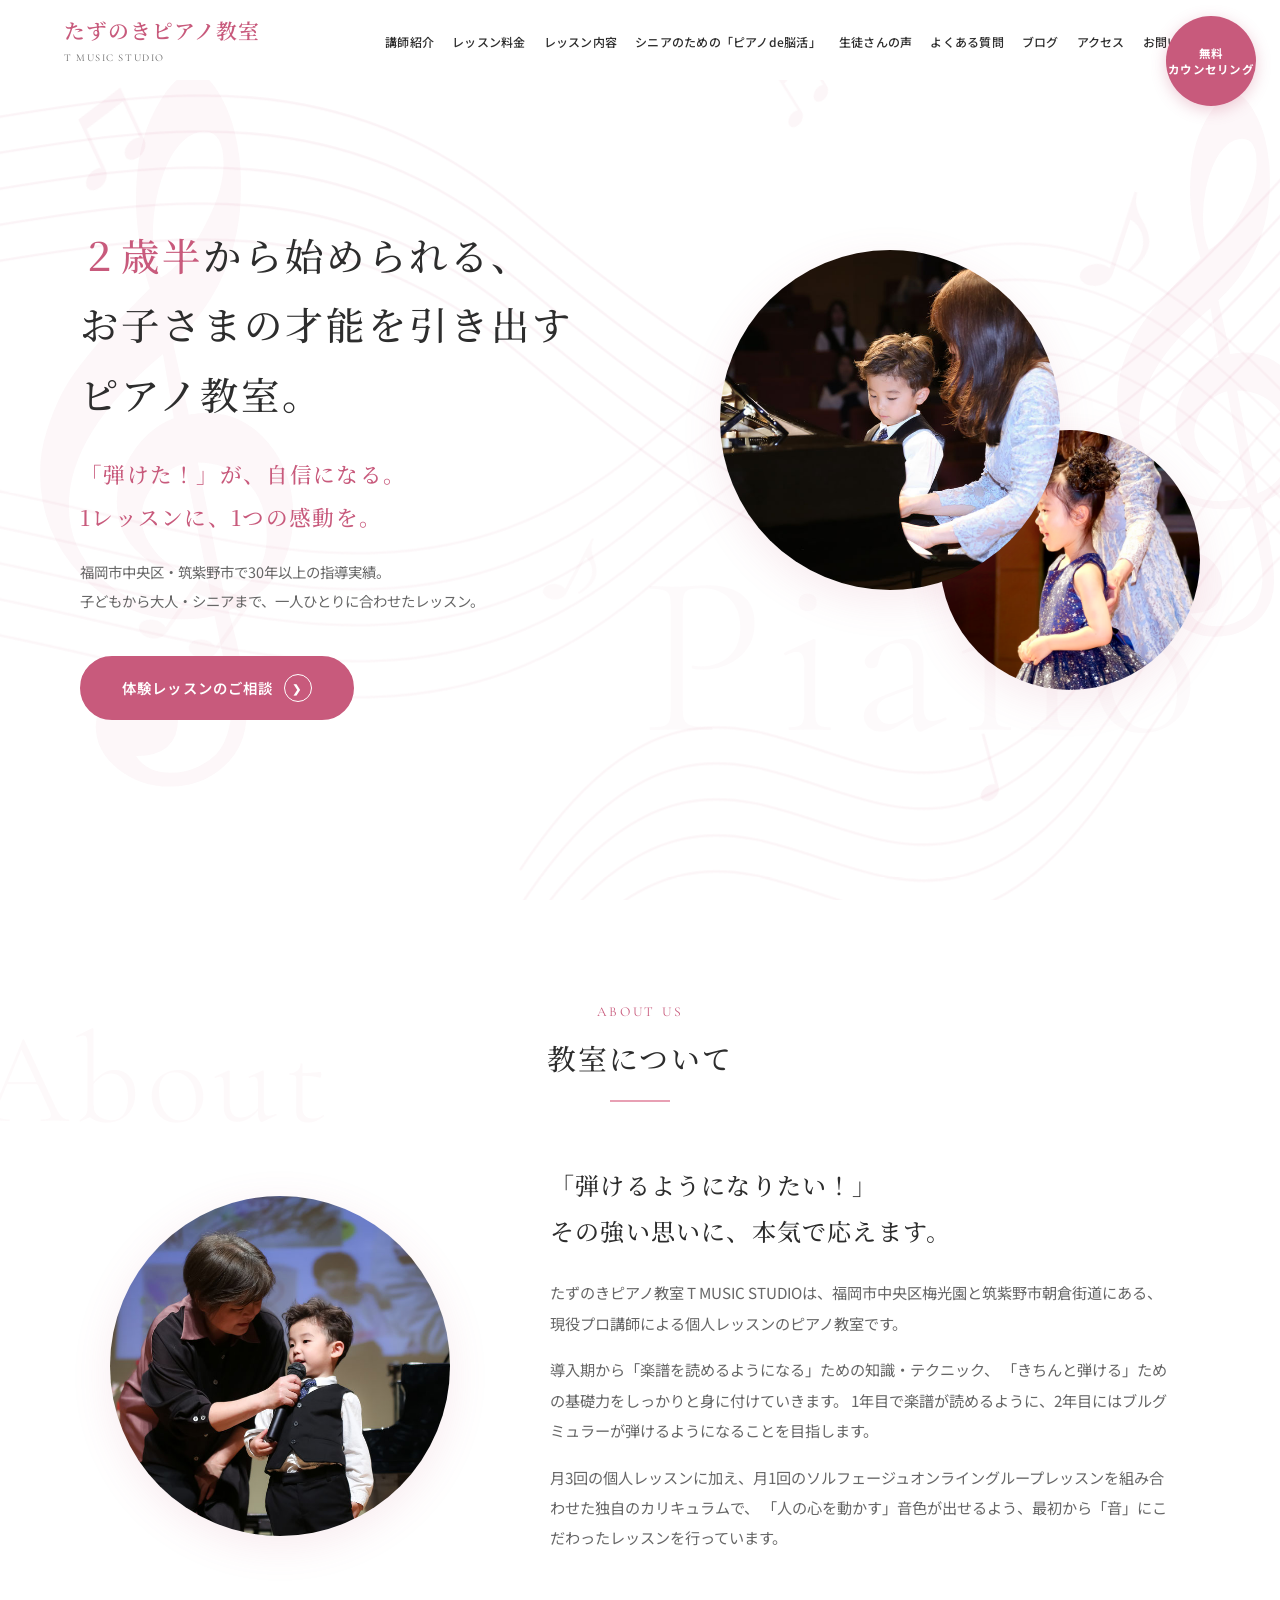
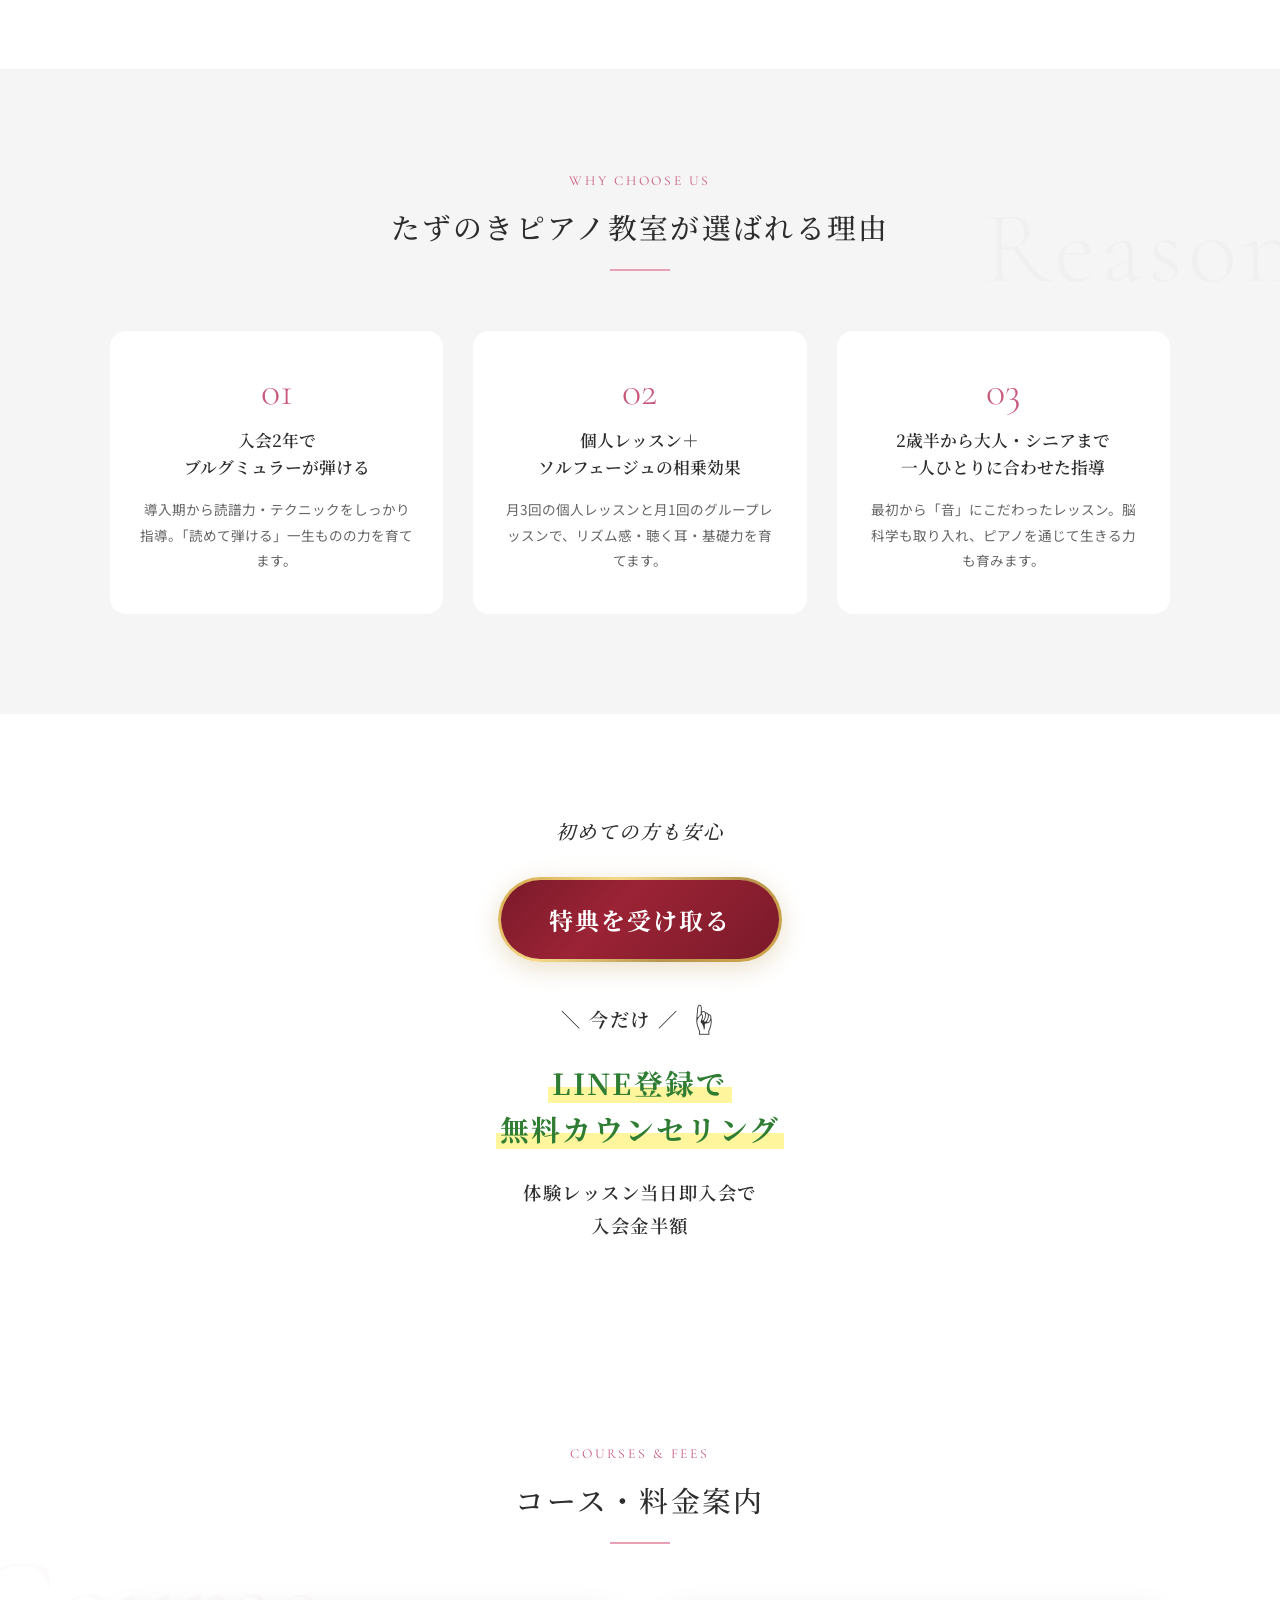
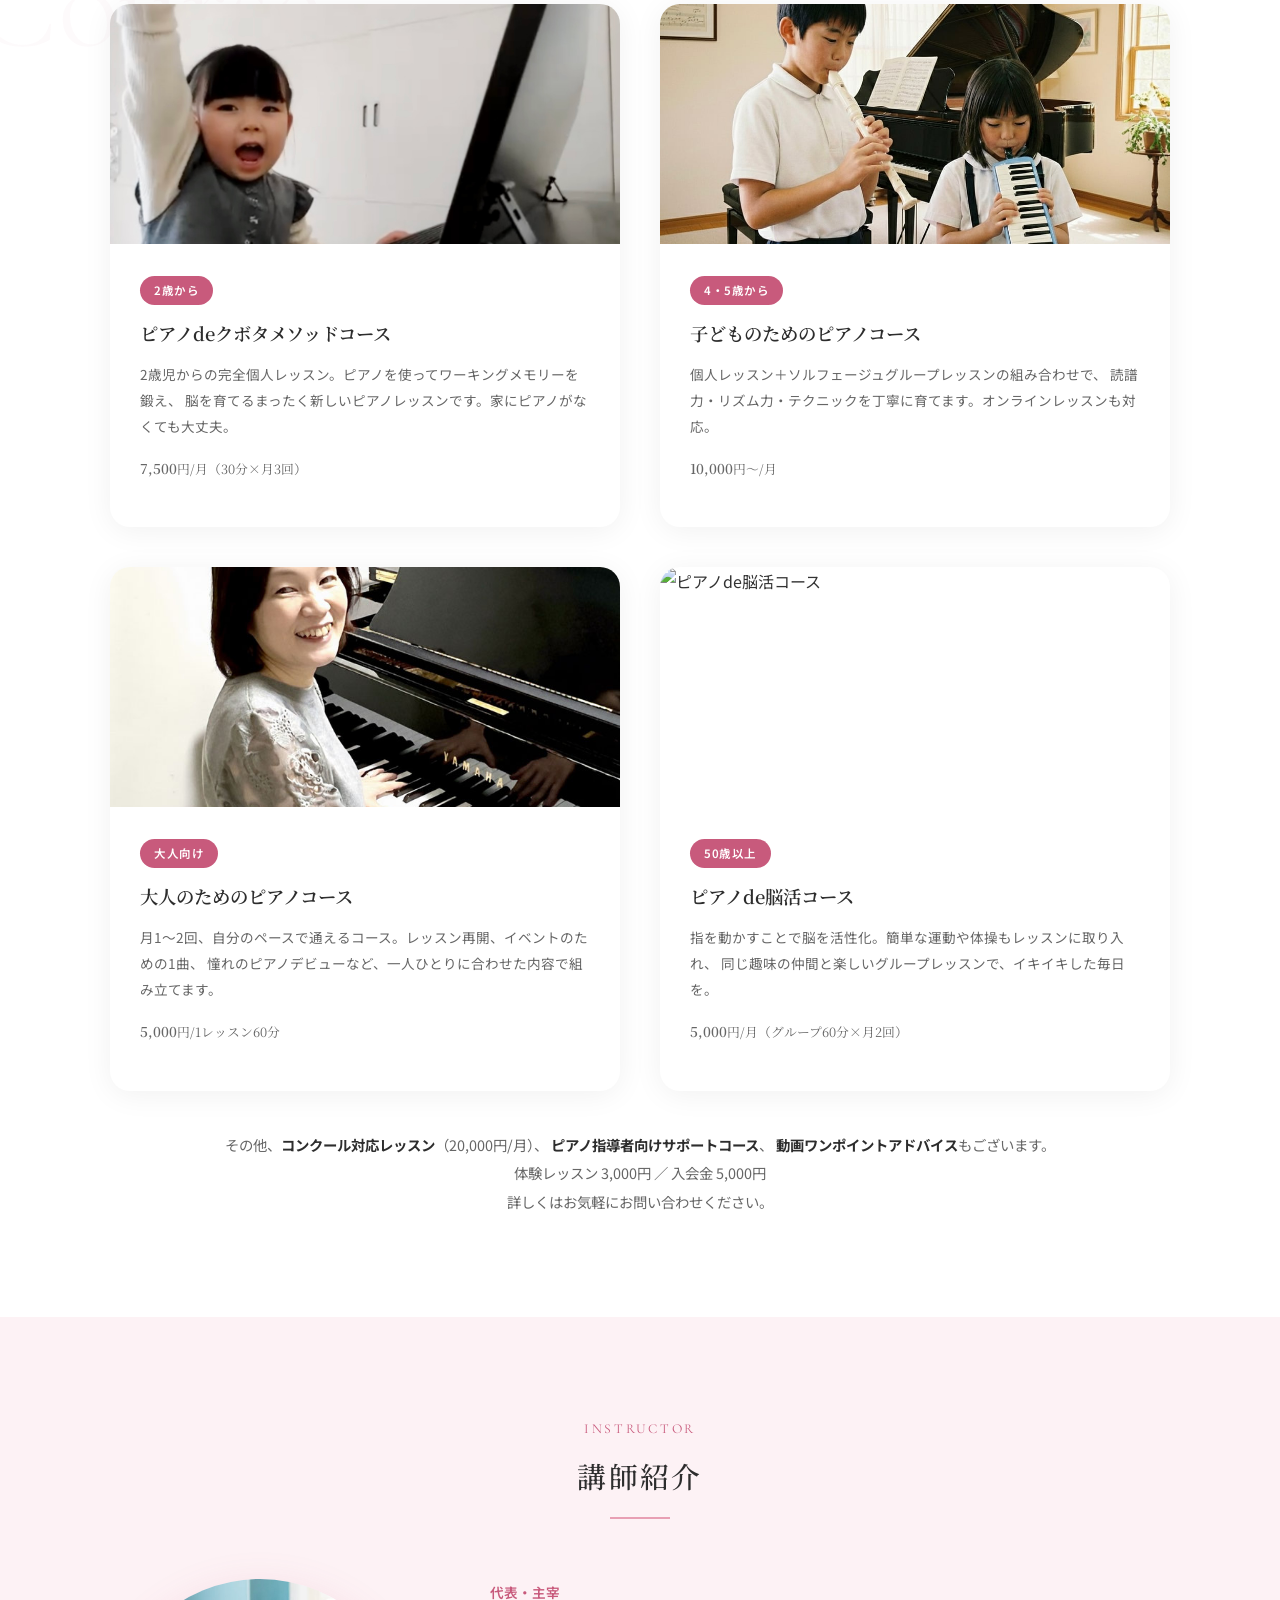
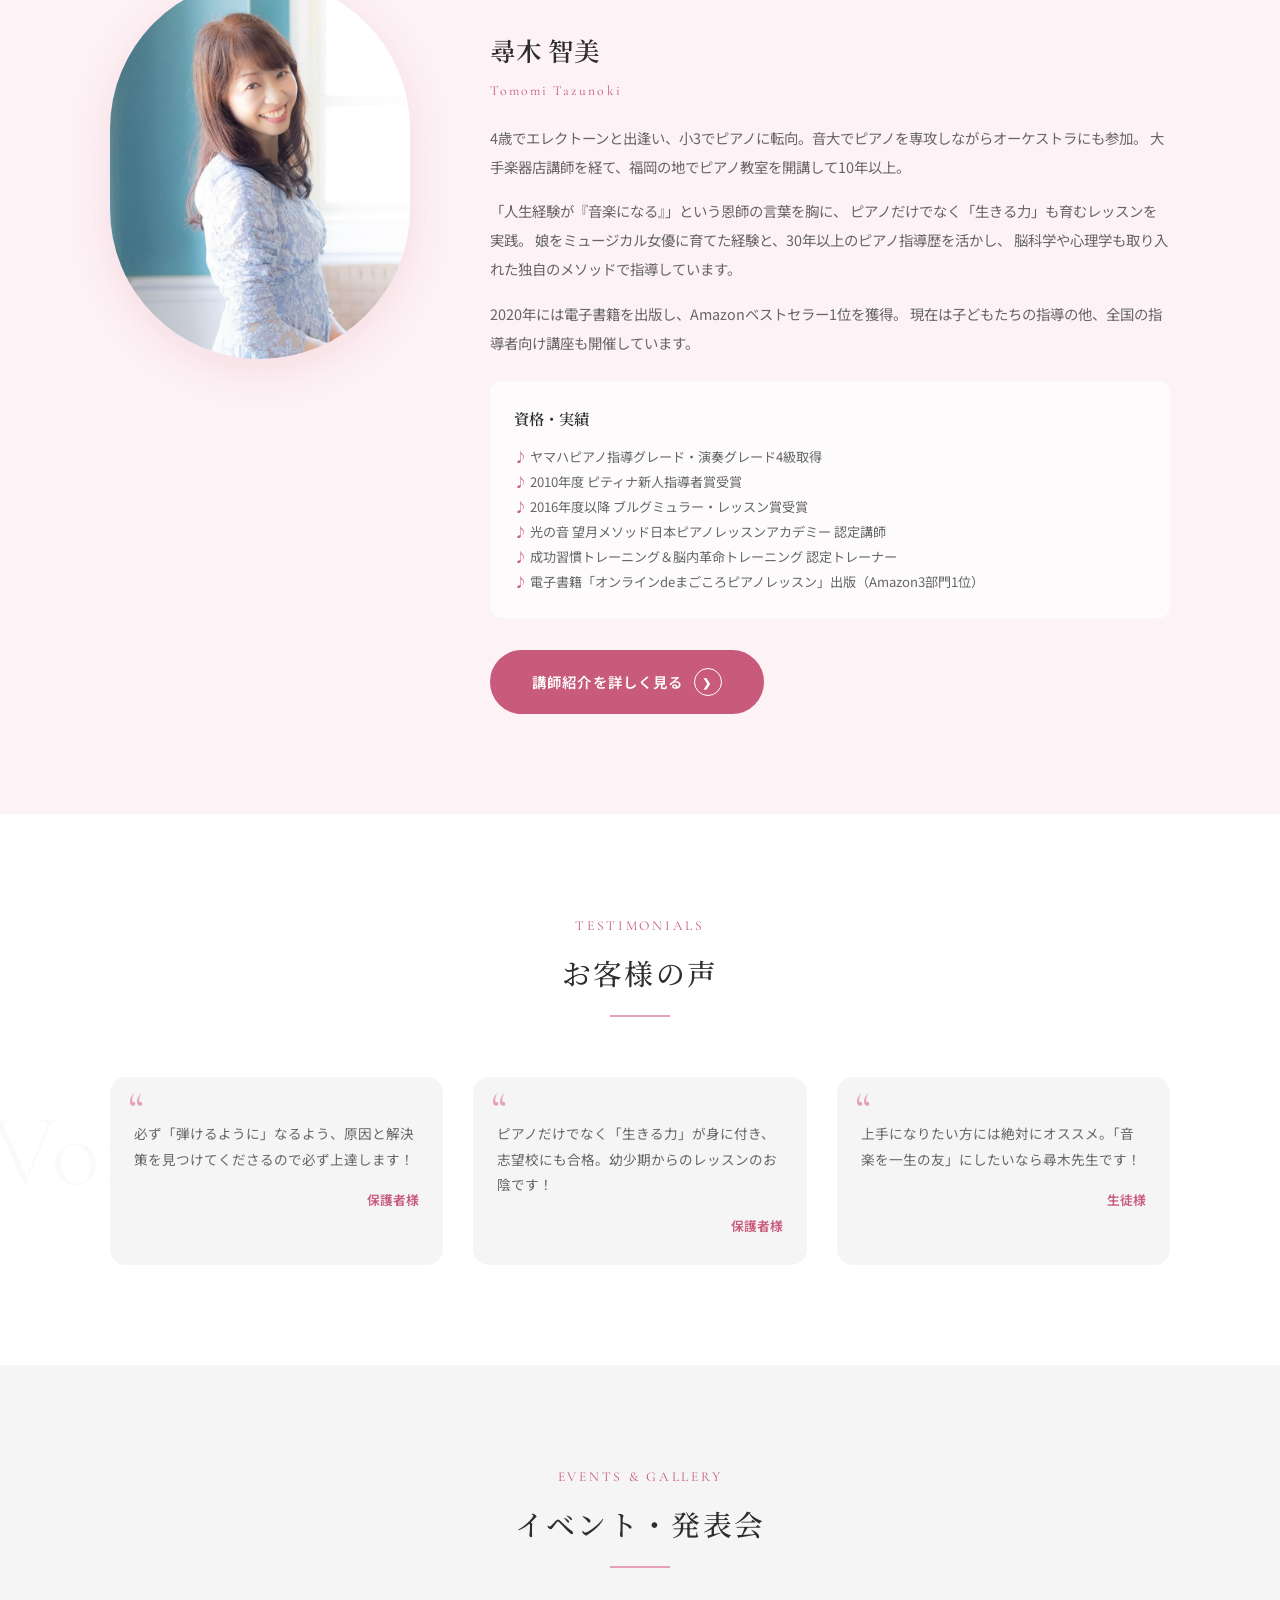
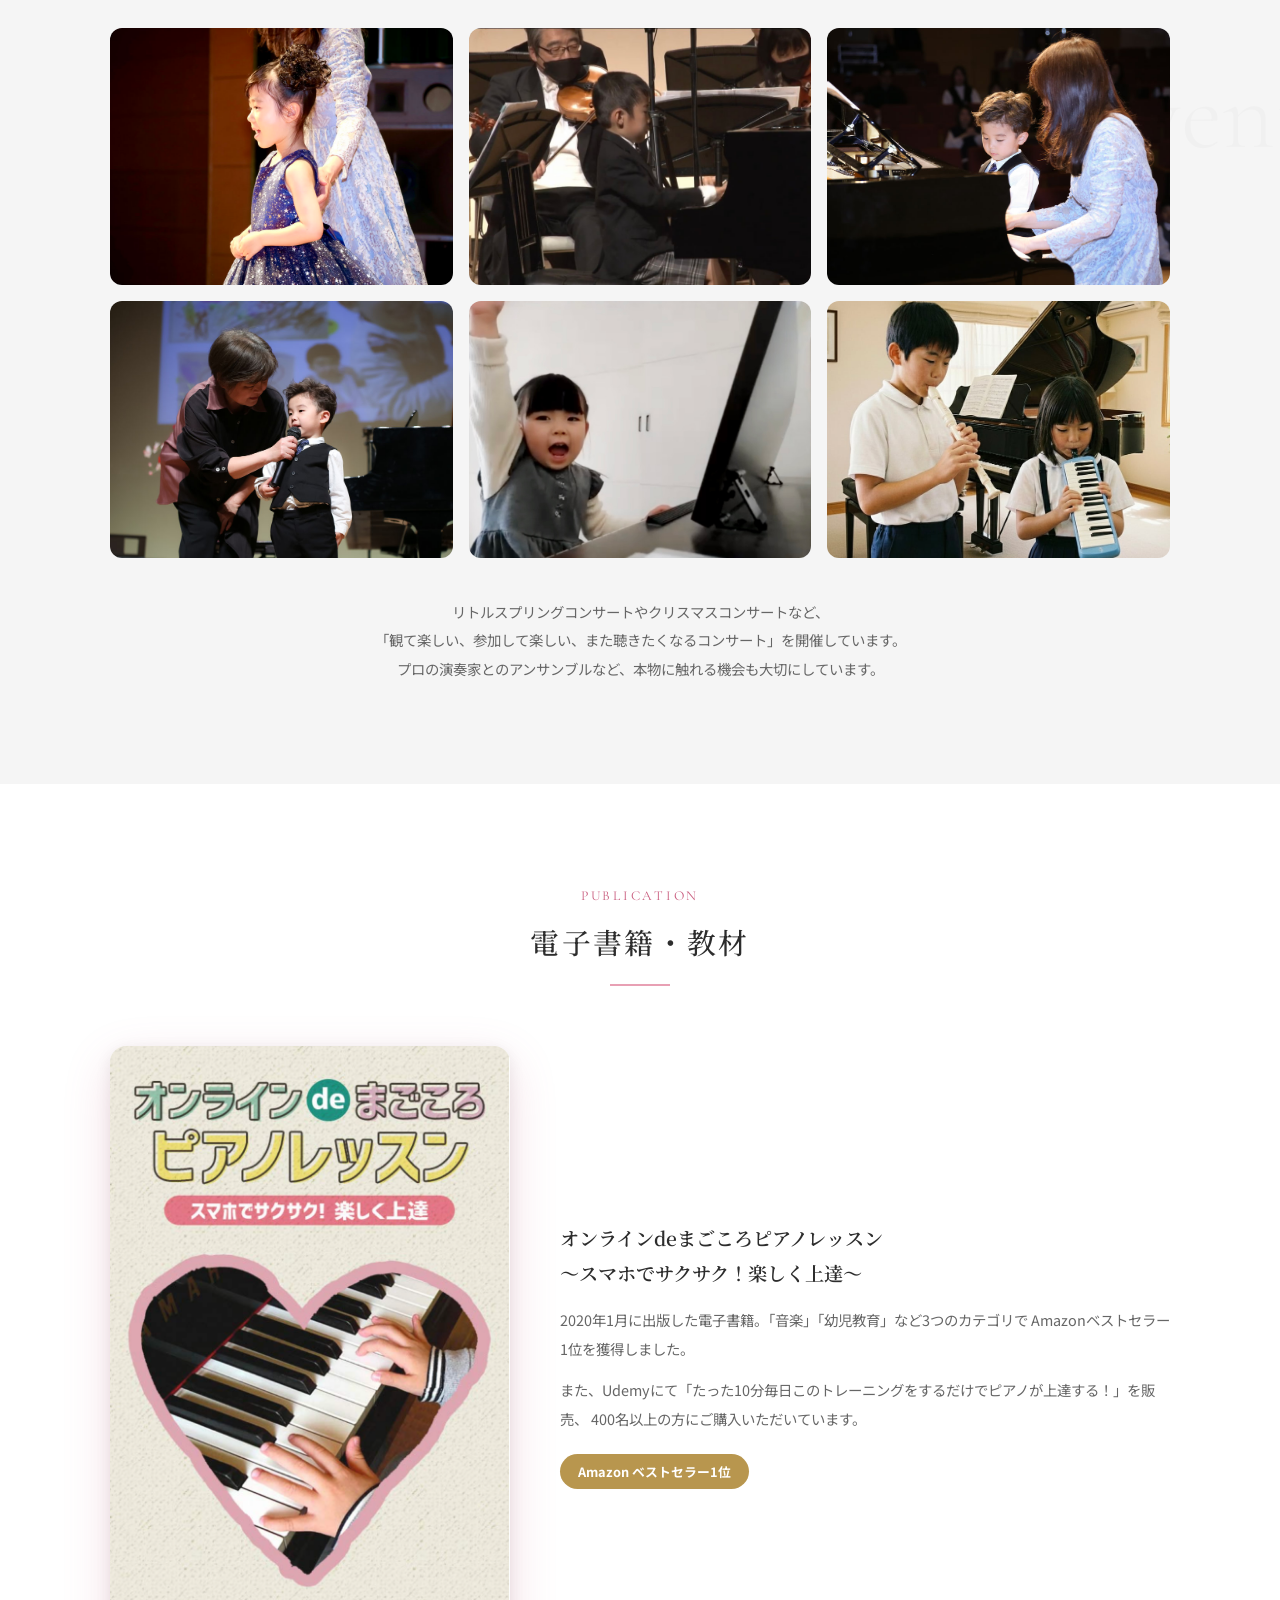
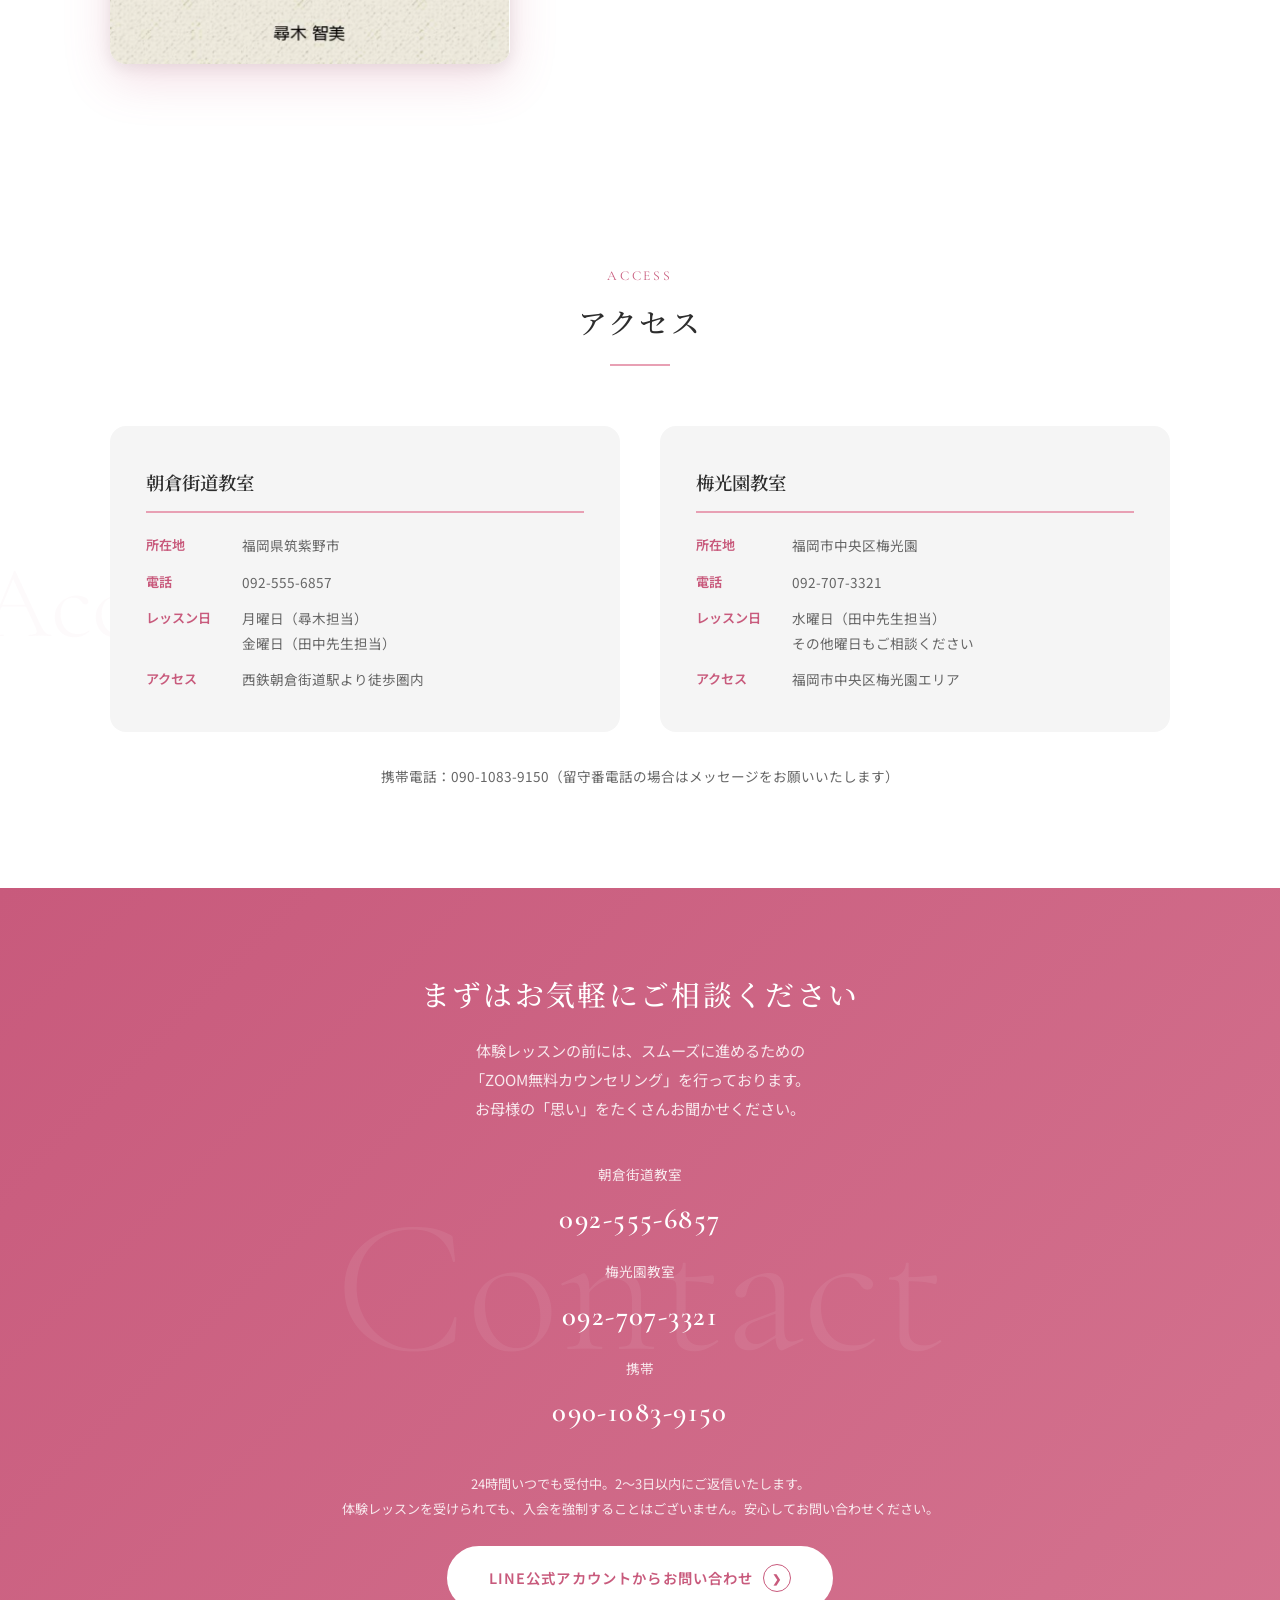
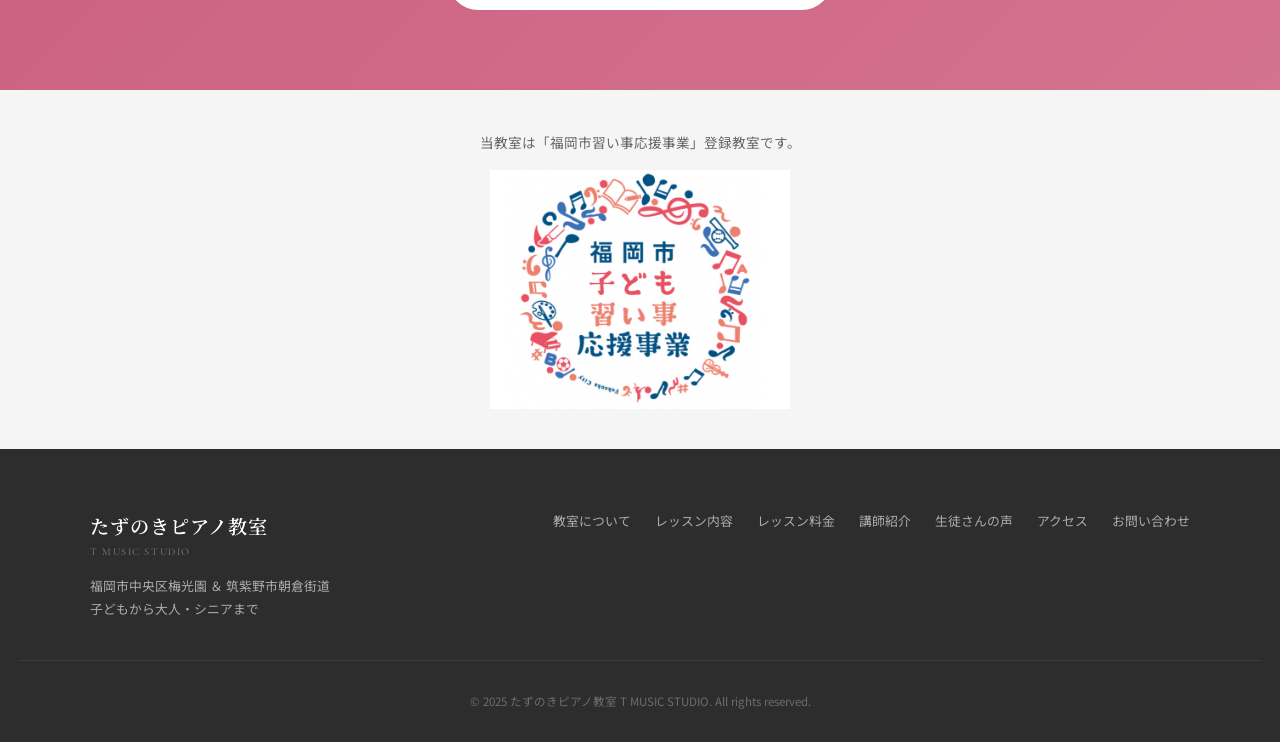
==== commit d184682b: "スマホ表示修正: CTAボタン改行・ヒーロー文字改行 Co-Authored-By: Claude Opus 4.6 <noreply@anthropic.com>" ====
--- a/index.html
+++ b/index.html
@@ -104,7 +104,7 @@
       <div class="hero-content">
         <h1 class="hero-catch">
           <span class="highlight">２歳半</span>から始められる、<br>
-          お子さまの才能を引き出すピアノ教室。
+          お子さまの才能を引き出す<br class="sp-only">ピアノ教室。
         </h1>
         <p class="hero-lead">
           「弾けた！」が、自信になる。<br>
--- a/style.css
+++ b/style.css
@@ -104,6 +104,9 @@
 .pt-note:nth-child(3n+2) { color: #b8b0c8; }
 
 /* --- Utility --- */
+.sp-only { display: none; }
+@media (max-width: 600px) { .sp-only { display: inline; } }
+
 .container {
   max-width: 1100px;
   margin: 0 auto;
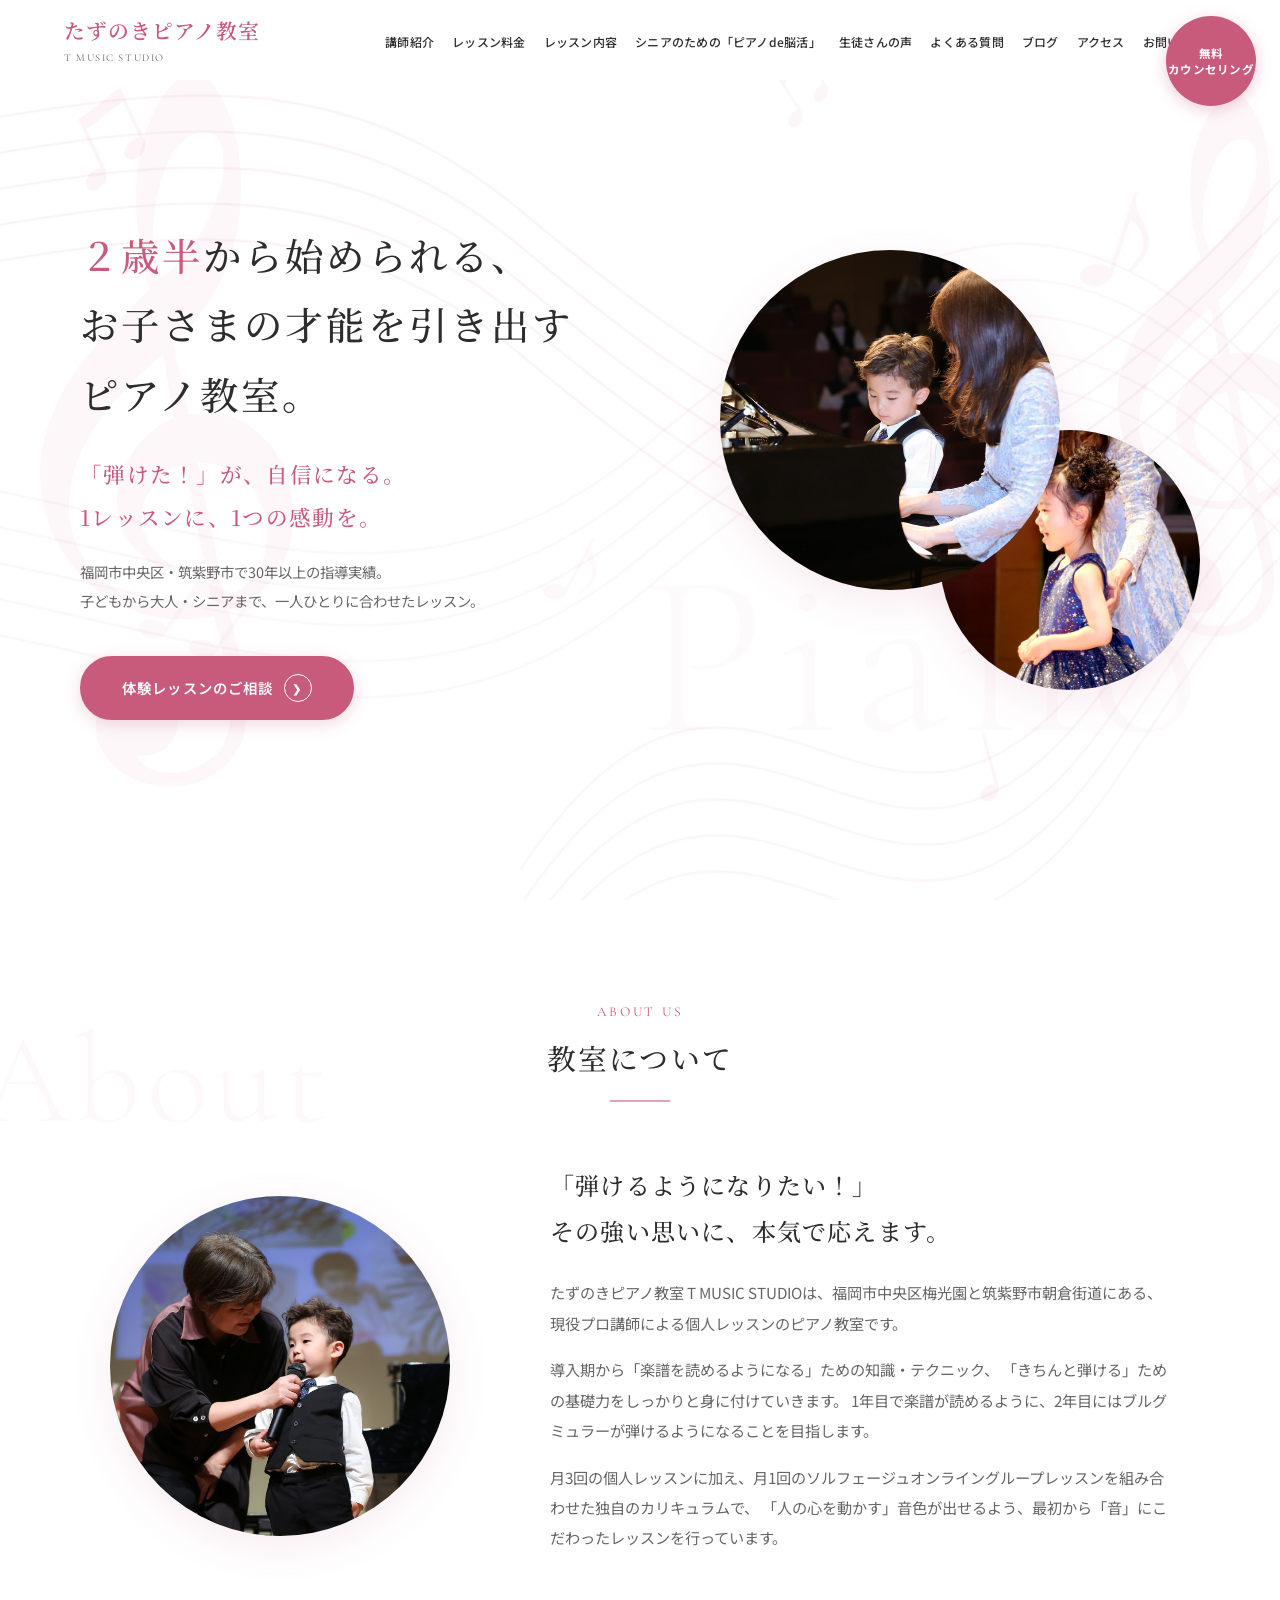
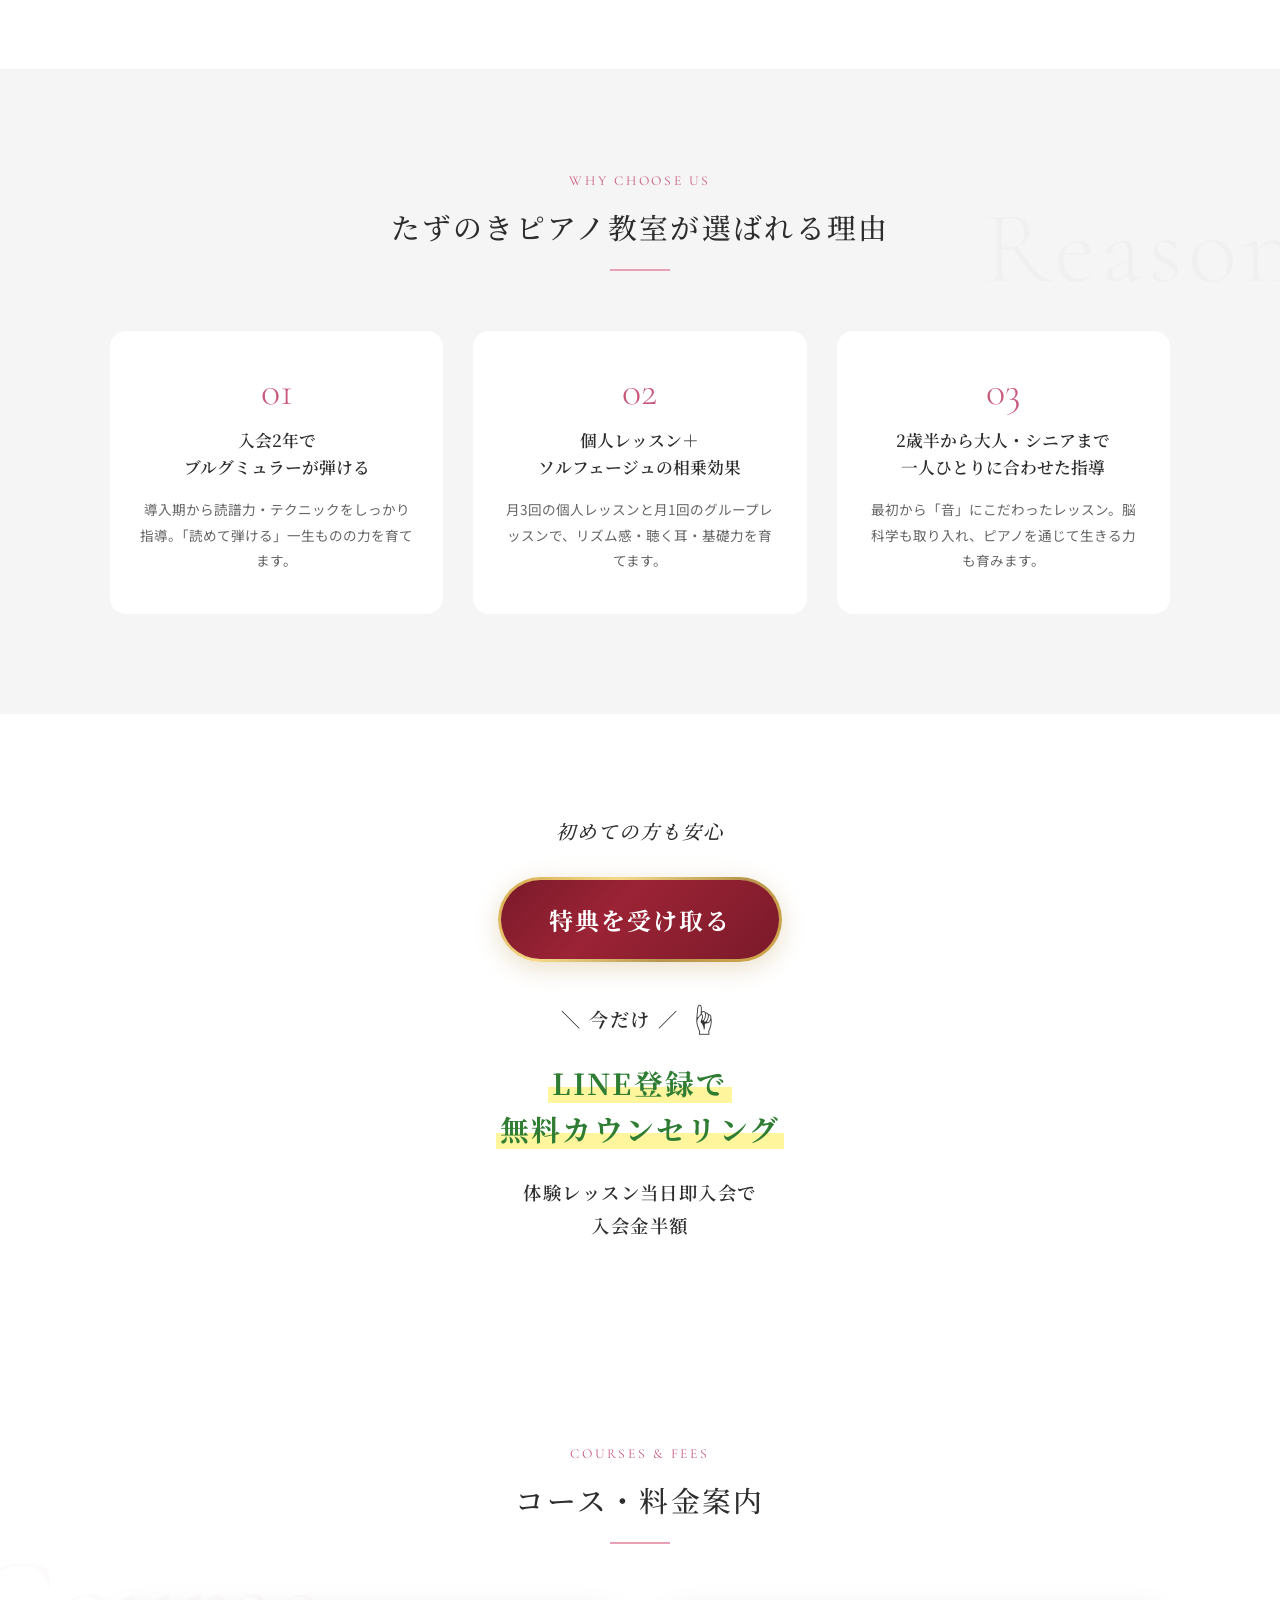
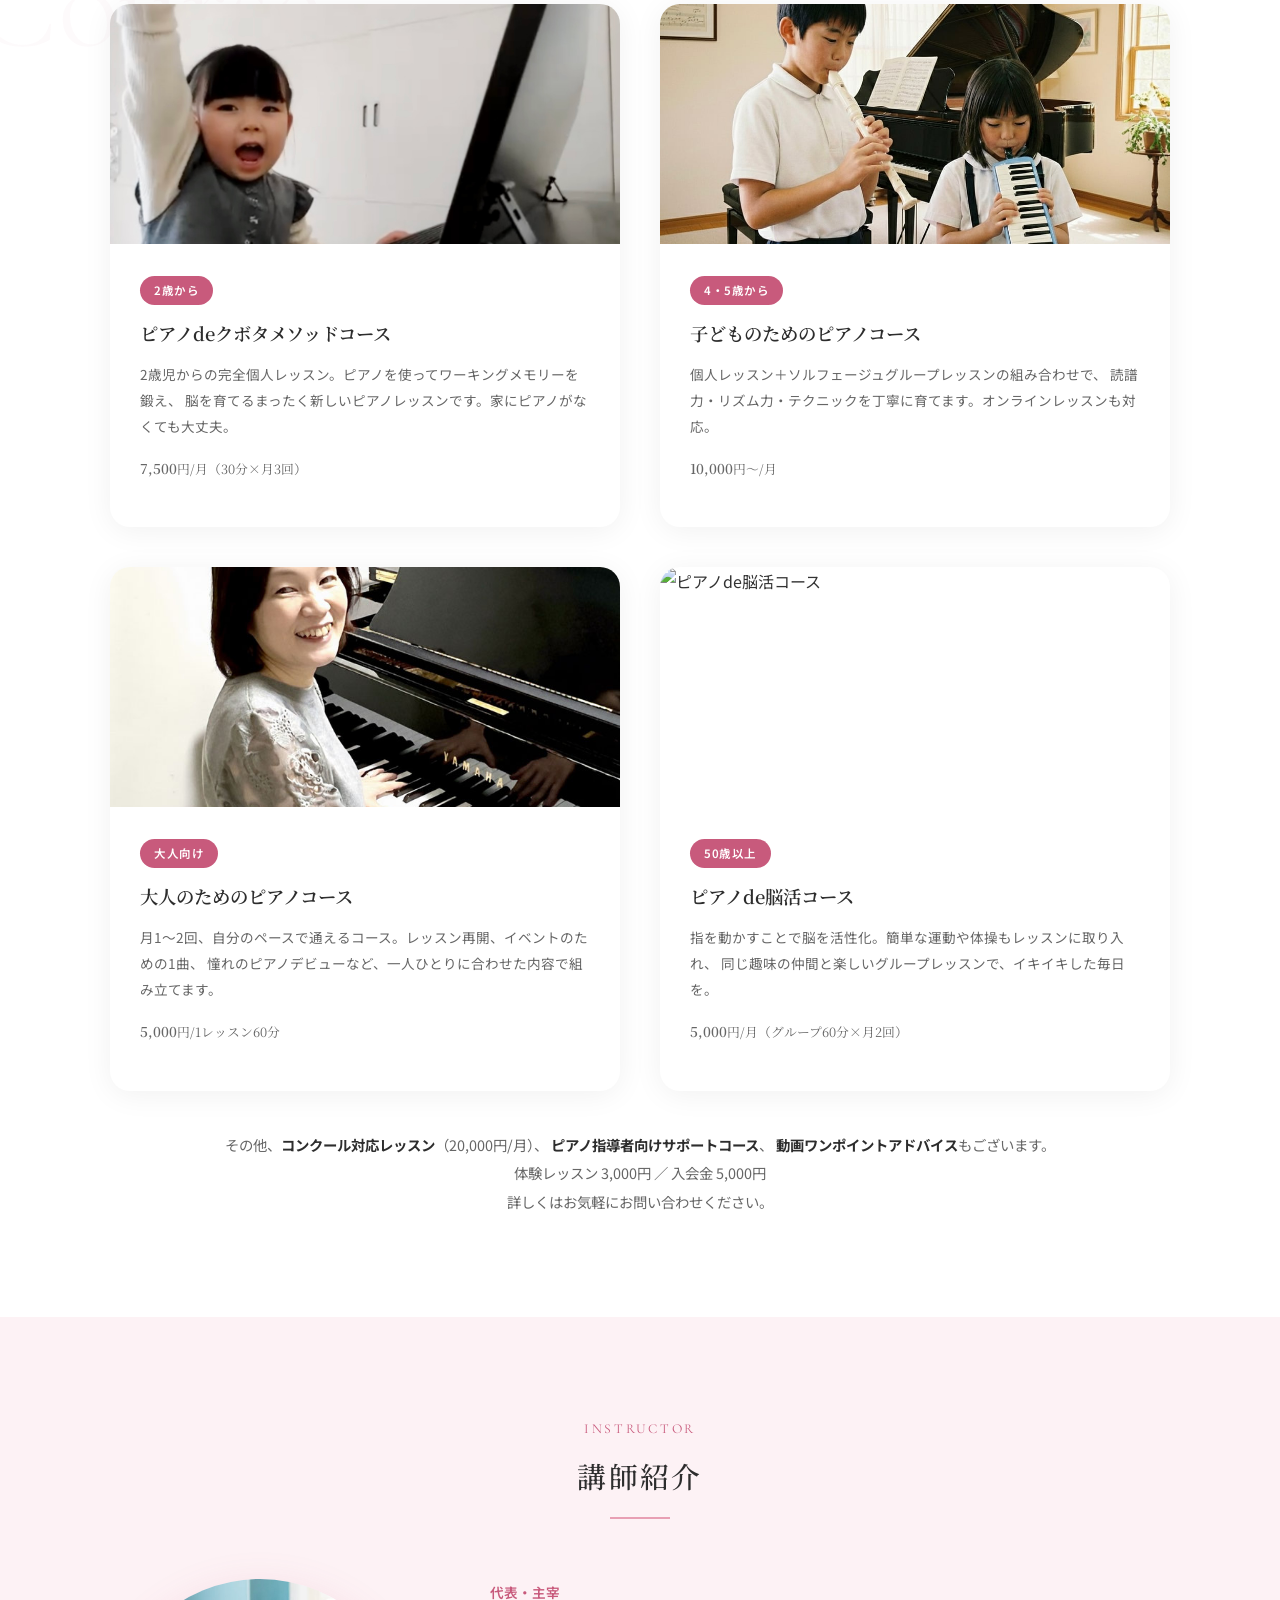
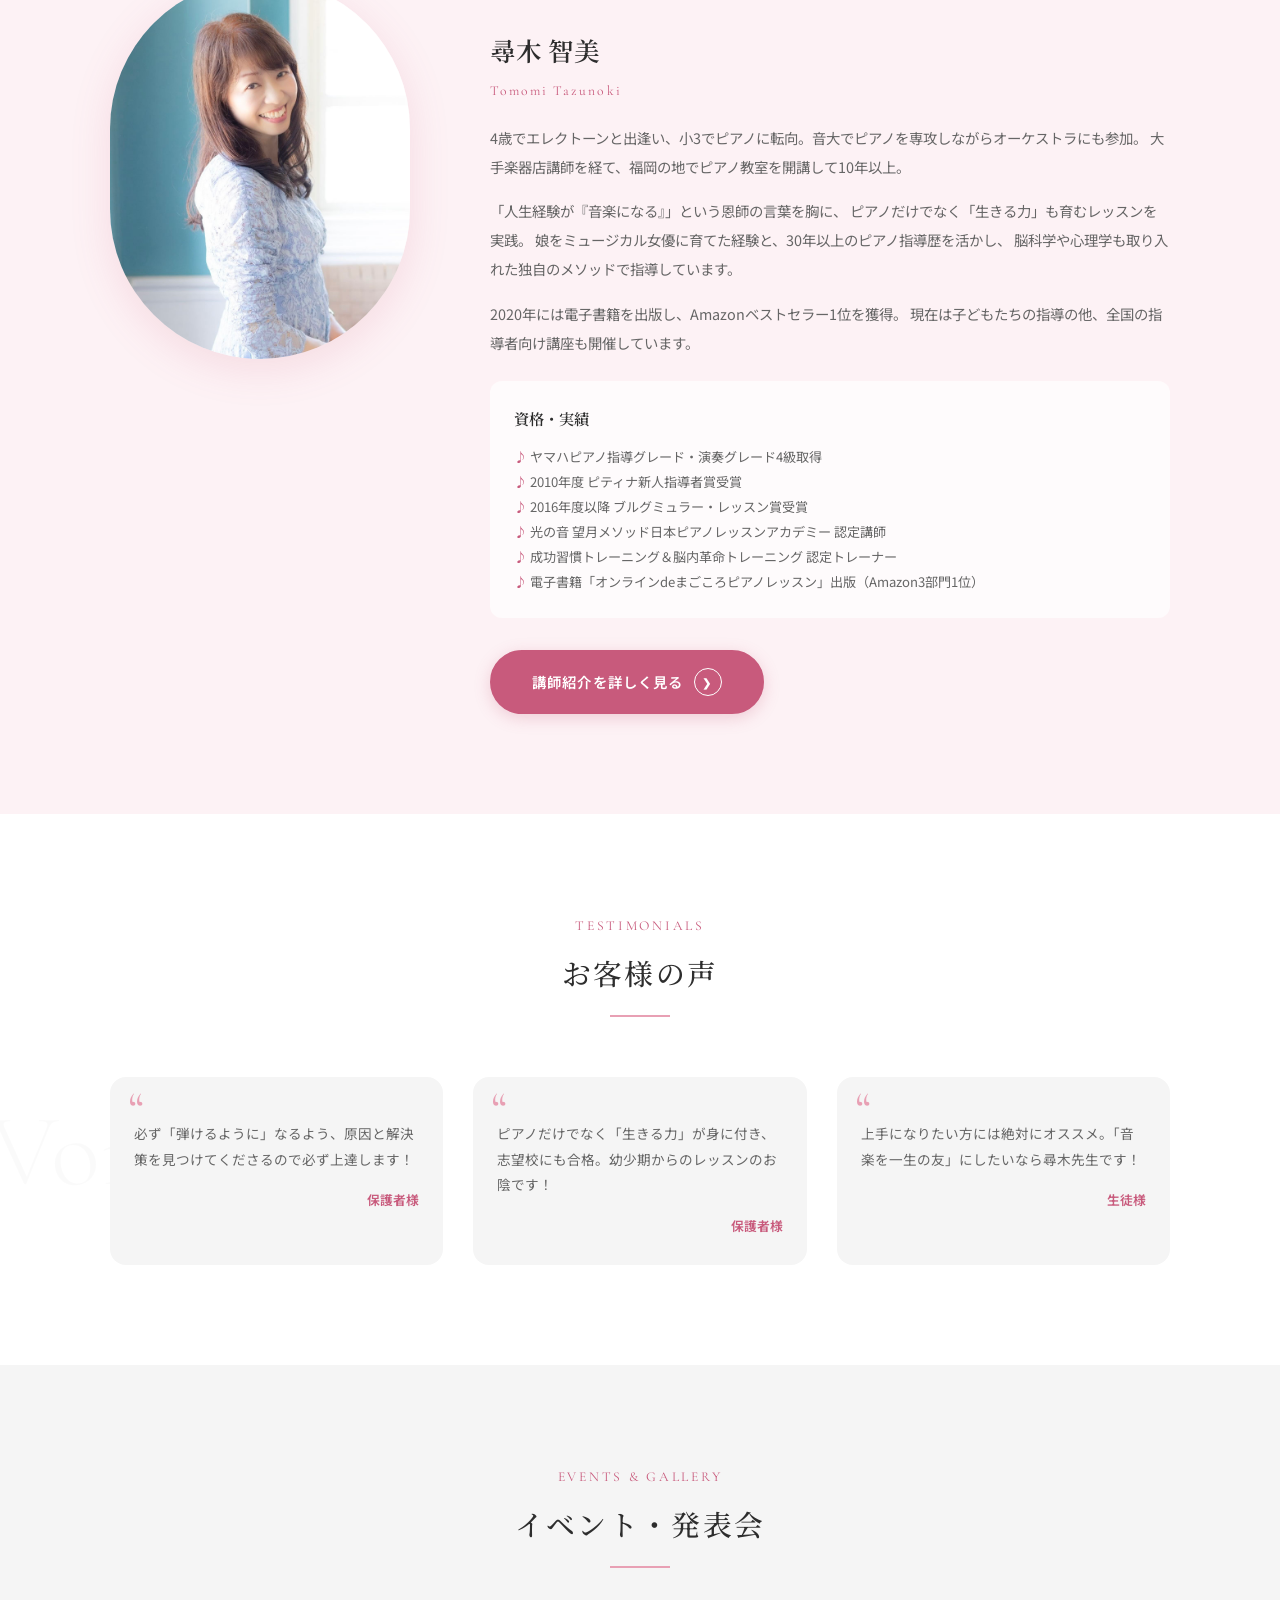
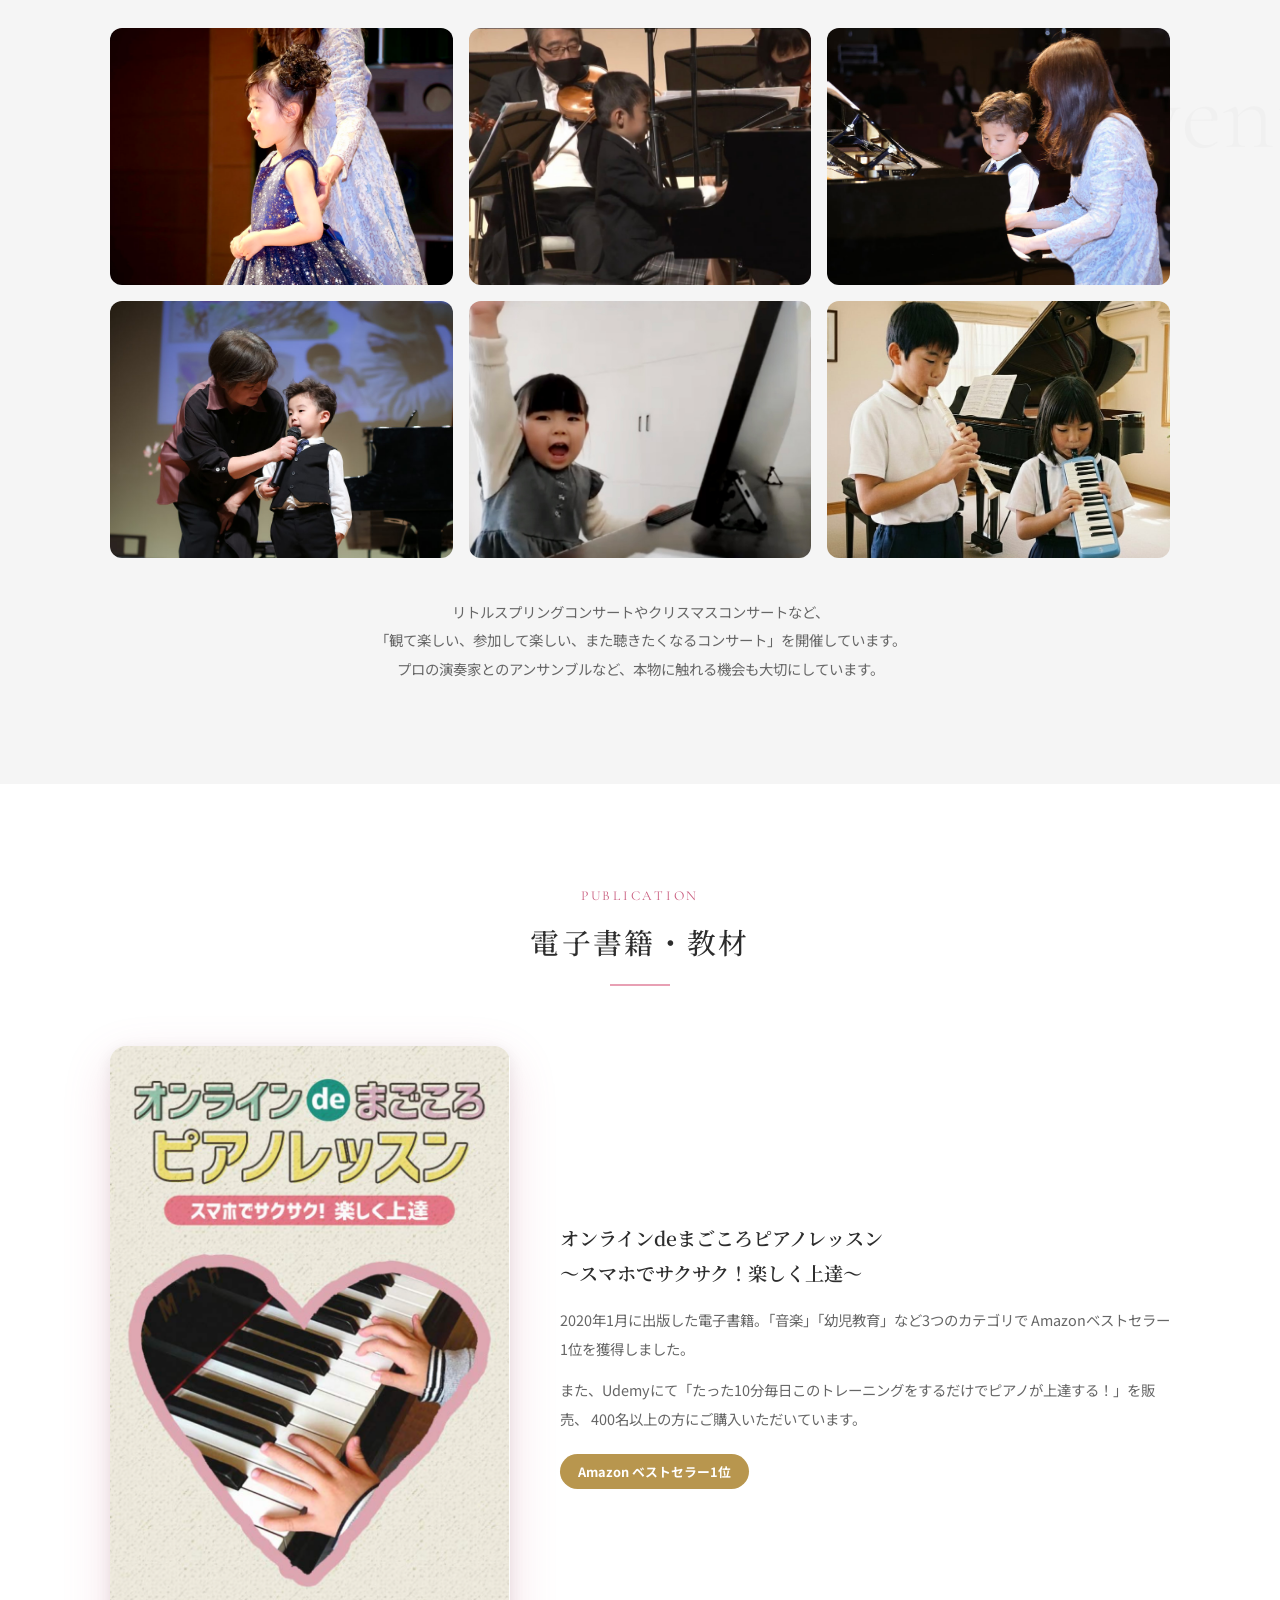
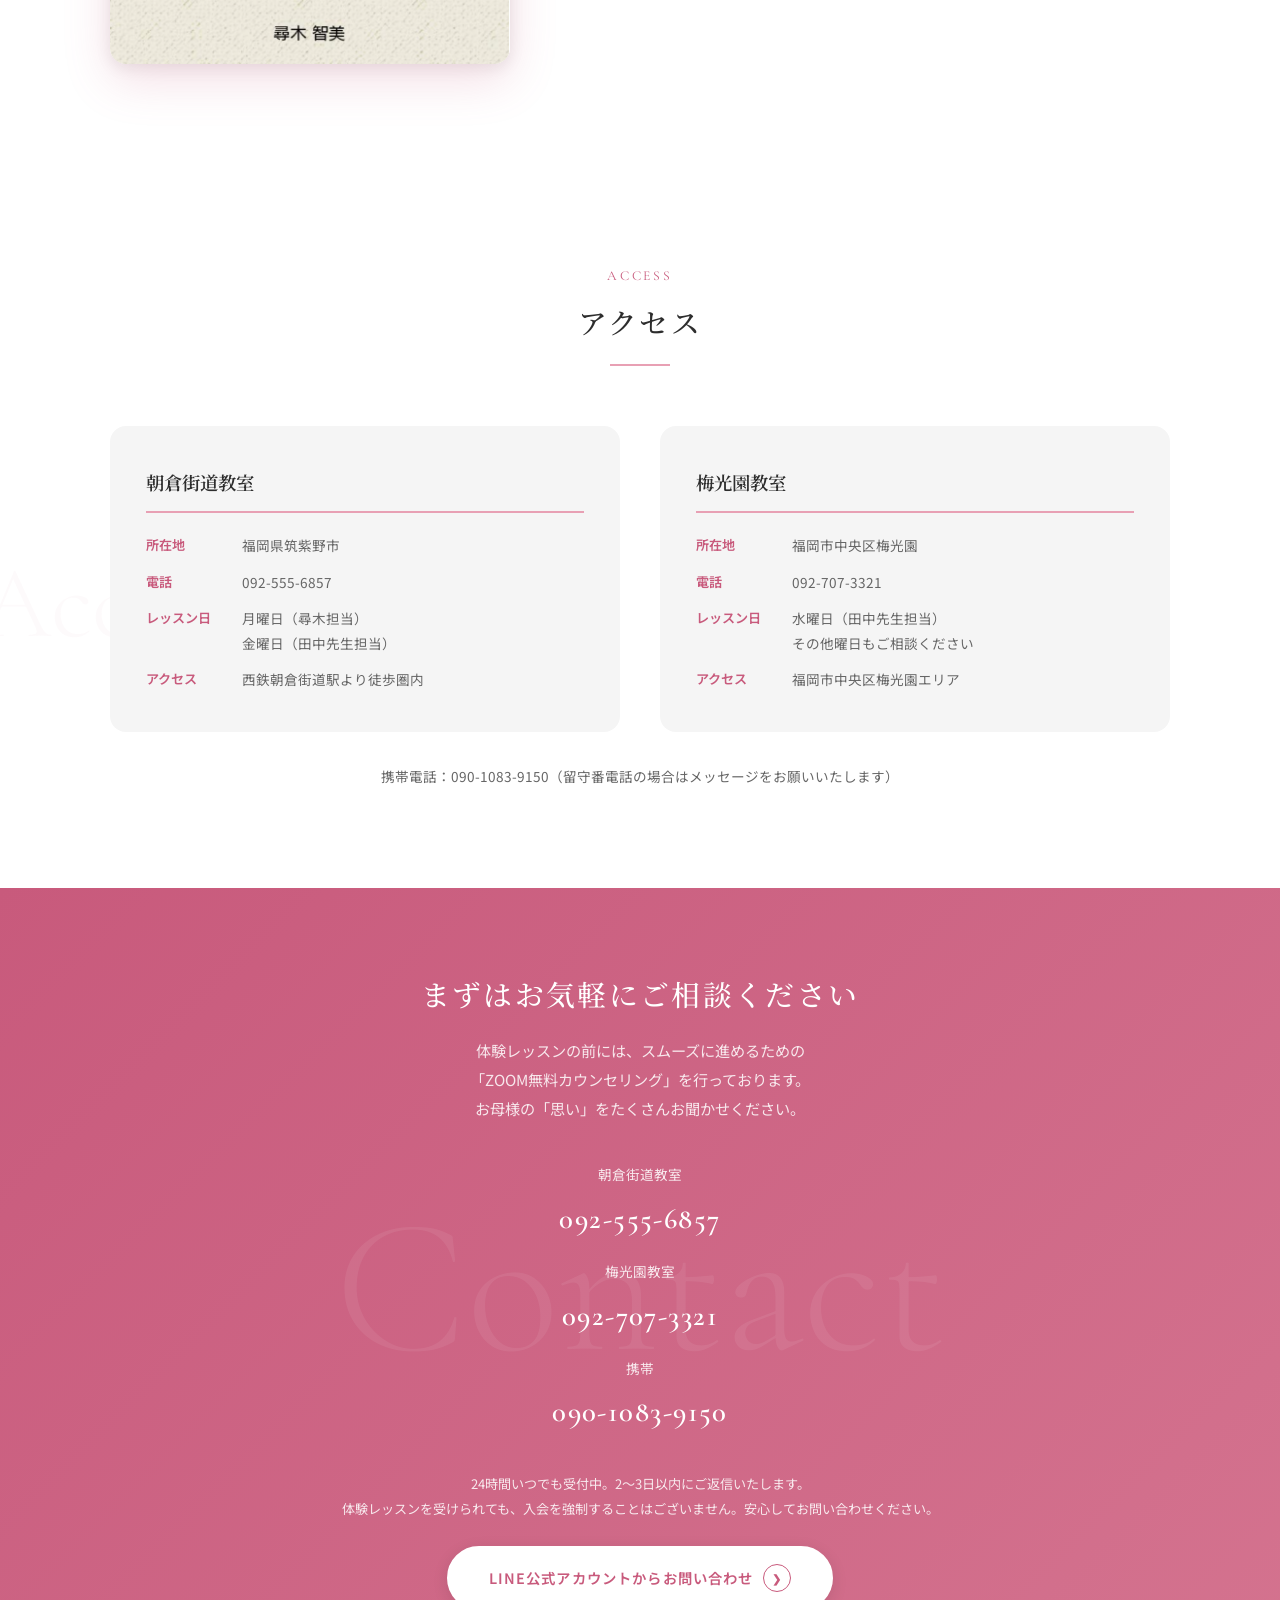
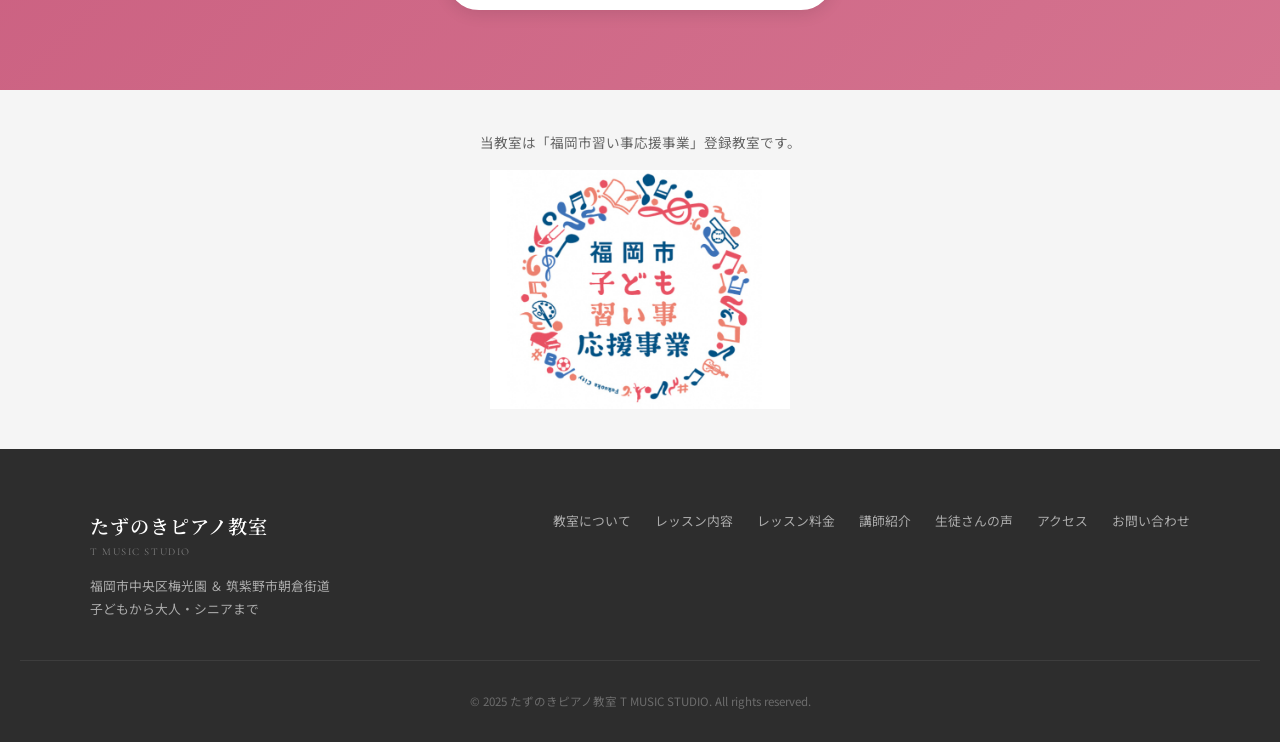
==== commit 896185c6: "ボタン: ホバーでテキストスライド＋色反転アニメーション追加 Co-Authored-By: Claude Opus 4.6 <noreply@anthropic.com>" ====
--- a/index.html
+++ b/index.html
@@ -114,8 +114,8 @@
           福岡市中央区・筑紫野市で30年以上の指導実績。<br>
           子どもから大人・シニアまで、一人ひとりに合わせたレッスン。
         </p>
-        <a href="contact.html" class="btn-primary">
-          体験レッスンのご相談
+        <a href="contact.html" class="btn-primary" data-hover="お気軽にどうぞ ›">
+          <span class="btn-label">体験レッスンのご相談</span>
           <span class="arrow">&#10095;</span>
         </a>
       </div>
@@ -375,8 +375,8 @@
           </div>
 
           <div style="margin-top: 32px;">
-            <a href="teacher.html" class="btn-primary">
-              講師紹介を詳しく見る
+            <a href="teacher.html" class="btn-primary" data-hover="プロフィールはこちら ›">
+              <span class="btn-label">講師紹介を詳しく見る</span>
               <span class="arrow">&#10095;</span>
             </a>
           </div>
@@ -558,8 +558,8 @@
         体験レッスンを受けられても、入会を強制することはございません。安心してお問い合わせください。
       </p>
 
-      <a href="#" class="btn-primary btn-white" id="lineBtn">
-        LINE公式アカウントからお問い合わせ
+      <a href="#" class="btn-primary btn-white" id="lineBtn" data-hover="友だち追加はこちら ›">
+        <span class="btn-label">LINE公式アカウントからお問い合わせ</span>
         <span class="arrow">&#10095;</span>
       </a>
     </div>
--- a/style.css
+++ b/style.css
@@ -296,9 +296,14 @@
   transition: width 0.3s var(--ease-out-expo), left 0.3s var(--ease-out-expo);
 }
 
-.nav-list a:hover::after {
+.nav-list a:hover::after,
+.nav-list a.current::after {
   width: 100%;
   left: 0;
+}
+
+.nav-list a.current {
+  color: var(--pink);
 }
 
 .nav-list a:hover {
@@ -334,28 +339,20 @@
   position: relative;
 }
 
-/* Pulse ring animation */
-.cta-circle::before,
-.cta-circle::after {
-  content: "";
-  position: absolute;
-  inset: -4px;
-  border-radius: 50%;
-  border: 2px solid var(--pink);
-  opacity: 0;
-  animation: pulseRing 2.5s ease-out infinite;
-}
-
-.cta-circle::after {
-  animation-delay: 1.25s;
-}
-
-@keyframes pulseRing {
-  0% { transform: scale(1); opacity: 0.6; }
-  100% { transform: scale(1.4); opacity: 0; }
+/* Gentle text nudge animation */
+.cta-circle {
+  animation: ctaNudge 4s ease-in-out infinite;
+}
+
+@keyframes ctaNudge {
+  0%, 85%, 100% { transform: scale(1); }
+  89% { transform: scale(1.06); }
+  93% { transform: scale(0.97); }
+  96% { transform: scale(1.03); }
 }
 
 .cta-circle:hover {
+  animation: none;
   transform: scale(1.1);
   box-shadow: 0 8px 30px rgba(200, 90, 124, 0.5);
   opacity: 1;
@@ -1550,41 +1547,66 @@
   border-radius: 50px;
   border: 2px solid var(--pink);
   letter-spacing: 0.08em;
-  transition: all 0.4s var(--ease-out-expo);
+  transition: all 0.35s cubic-bezier(.67,.13,.1,.81);
   position: relative;
   overflow: hidden;
   cursor: pointer;
-}
-
-.btn-primary::before {
-  content: "";
+  box-shadow: 0 4px 16px rgba(200, 90, 124, 0.25);
+}
+
+/* Hover text from data-hover attribute */
+.btn-primary::after {
+  content: attr(data-hover);
   position: absolute;
-  top: 50%;
-  left: 50%;
-  width: 0;
-  height: 0;
-  border-radius: 50%;
-  background: rgba(255, 255, 255, 0.15);
-  transform: translate(-50%, -50%);
-  transition: width 0.6s var(--ease-out-expo), height 0.6s var(--ease-out-expo);
-}
-
-.btn-primary:hover::before {
-  width: 300px;
-  height: 300px;
-}
-
+  top: -100%;
+  left: 0;
+  width: 100%;
+  height: 100%;
+  display: flex;
+  align-items: center;
+  justify-content: center;
+  font-size: inherit;
+  font-weight: inherit;
+  letter-spacing: inherit;
+  color: var(--pink);
+  transition: top 0.35s cubic-bezier(.67,.13,.1,.81);
+}
+
+/* Label text */
+.btn-label {
+  display: inline-block;
+  position: relative;
+  z-index: 1;
+  transition: transform 0.35s cubic-bezier(.67,.13,.1,.81),
+              opacity 0.35s cubic-bezier(.67,.13,.1,.81);
+}
+
+/* Hover: pink bg → white bg, white text → pink text */
 .btn-primary:hover {
   opacity: 1;
+  background: #fff;
+  color: var(--pink);
+  border-color: var(--pink);
   transform: translateY(-3px);
-  box-shadow: 0 8px 28px rgba(200, 90, 124, 0.4);
+  box-shadow: 0 8px 28px rgba(200, 90, 124, 0.3);
+}
+
+/* Text slides: label goes down, ::after comes from top */
+.btn-primary:hover .btn-label {
+  transform: translateY(160%);
+  opacity: 0;
+}
+
+.btn-primary:hover::after {
+  top: 0;
 }
 
 .btn-primary:active {
-  transform: translateY(-1px) scale(0.98);
-  box-shadow: 0 4px 16px rgba(200, 90, 124, 0.3);
-}
-
+  transform: translateY(1px);
+  box-shadow: 0 2px 8px rgba(200, 90, 124, 0.2);
+}
+
+/* Arrow */
 .btn-primary .arrow {
   display: inline-flex;
   align-items: center;
@@ -1594,19 +1616,54 @@
   border: 1.5px solid currentColor;
   border-radius: 50%;
   font-size: 0.7rem;
-  transition: transform 0.4s var(--ease-out-expo);
+  transition: transform 0.35s cubic-bezier(.67,.13,.1,.81),
+              opacity 0.35s;
   position: relative;
   z-index: 1;
 }
 
 .btn-primary:hover .arrow {
-  transform: translateX(5px);
+  transform: translateY(160%);
+  opacity: 0;
+}
+
+/* Touch devices */
+@media (hover: none) {
+  .btn-primary:active {
+    background: #fff;
+    color: var(--pink);
+    border-color: var(--pink);
+    transform: scale(0.97);
+  }
+  .btn-primary:active .btn-label {
+    transform: translateY(160%);
+    opacity: 0;
+  }
+  .btn-primary:active::after {
+    top: 0;
+  }
+  .btn-primary:active .arrow {
+    transform: translateY(160%);
+    opacity: 0;
+  }
 }
 
 .btn-white {
   background: #fff;
   color: var(--pink);
   border-color: #fff;
+  box-shadow: 0 4px 16px rgba(0, 0, 0, 0.1);
+}
+
+.btn-white::after {
+  color: #fff;
+}
+
+.btn-white:hover {
+  background: var(--pink);
+  color: #fff;
+  border-color: var(--pink);
+  box-shadow: 0 8px 28px rgba(200, 90, 124, 0.4);
 }
 
 .btn-white::before {
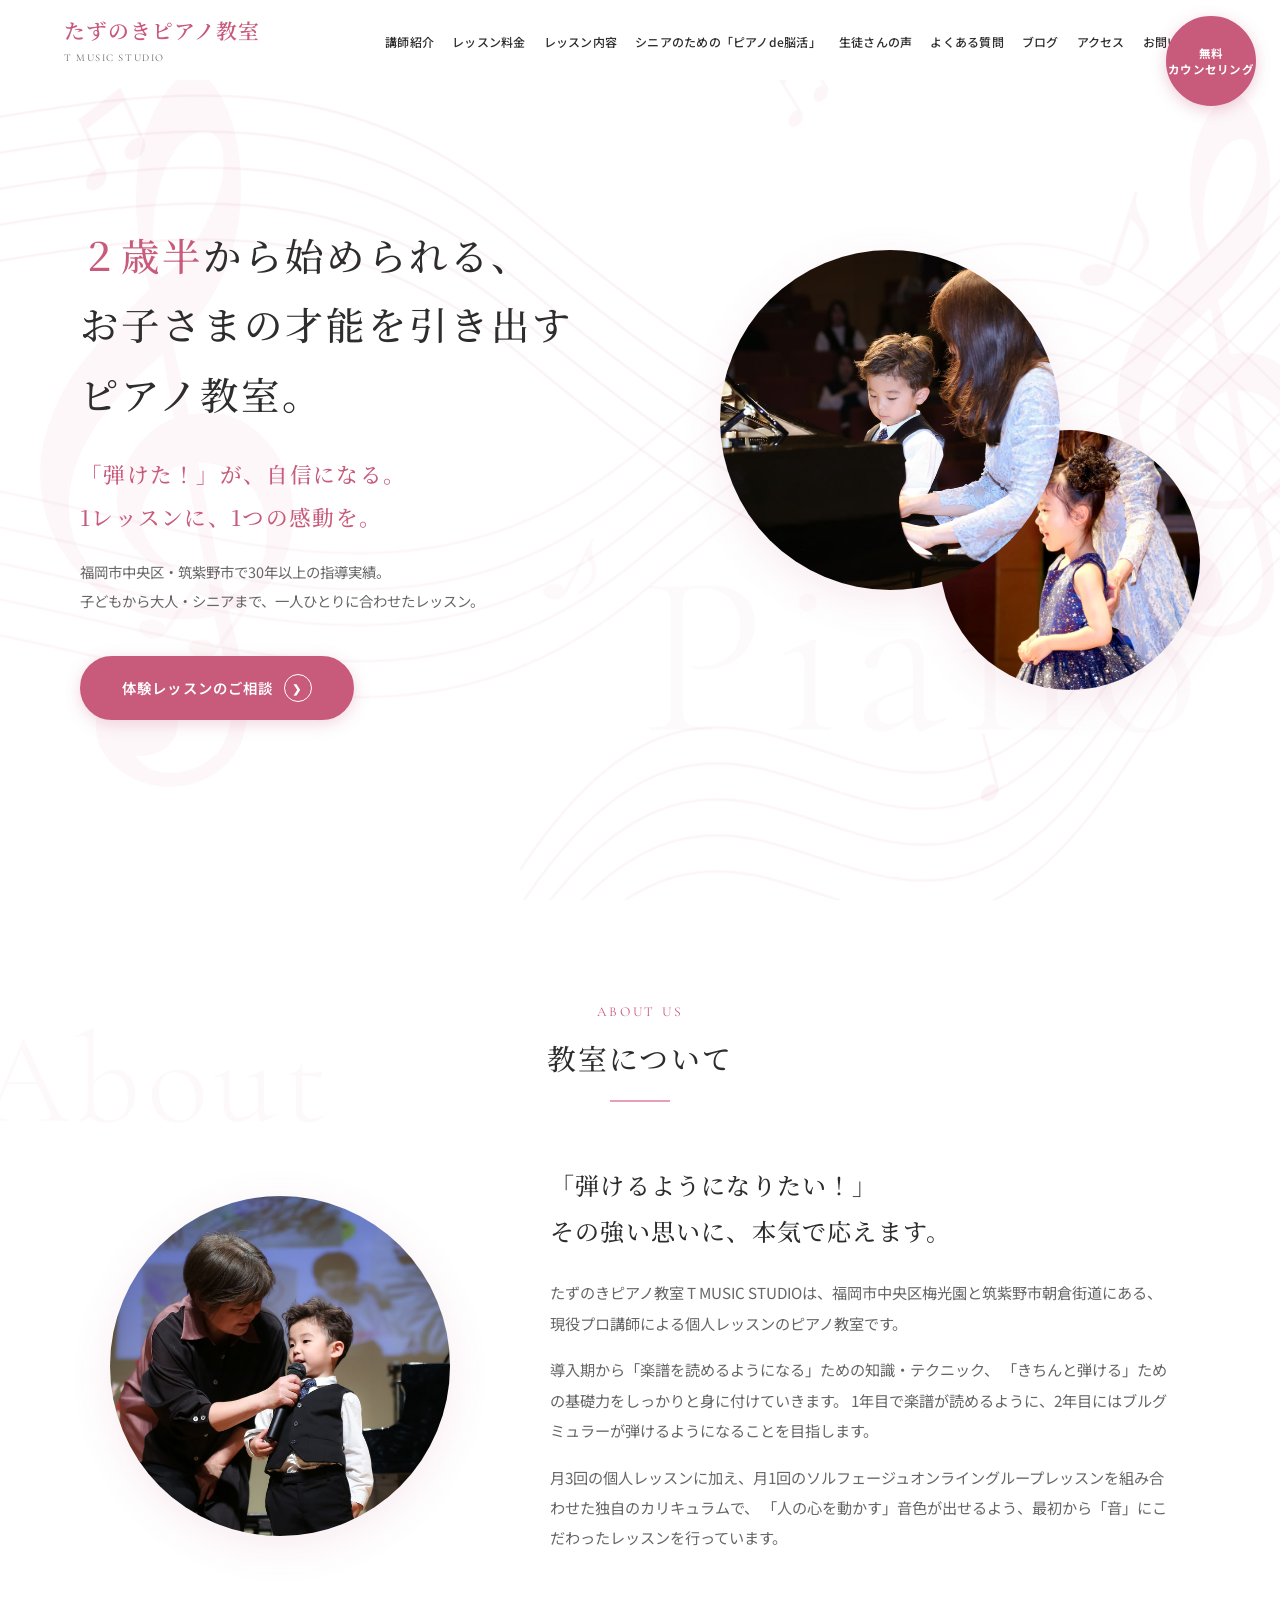
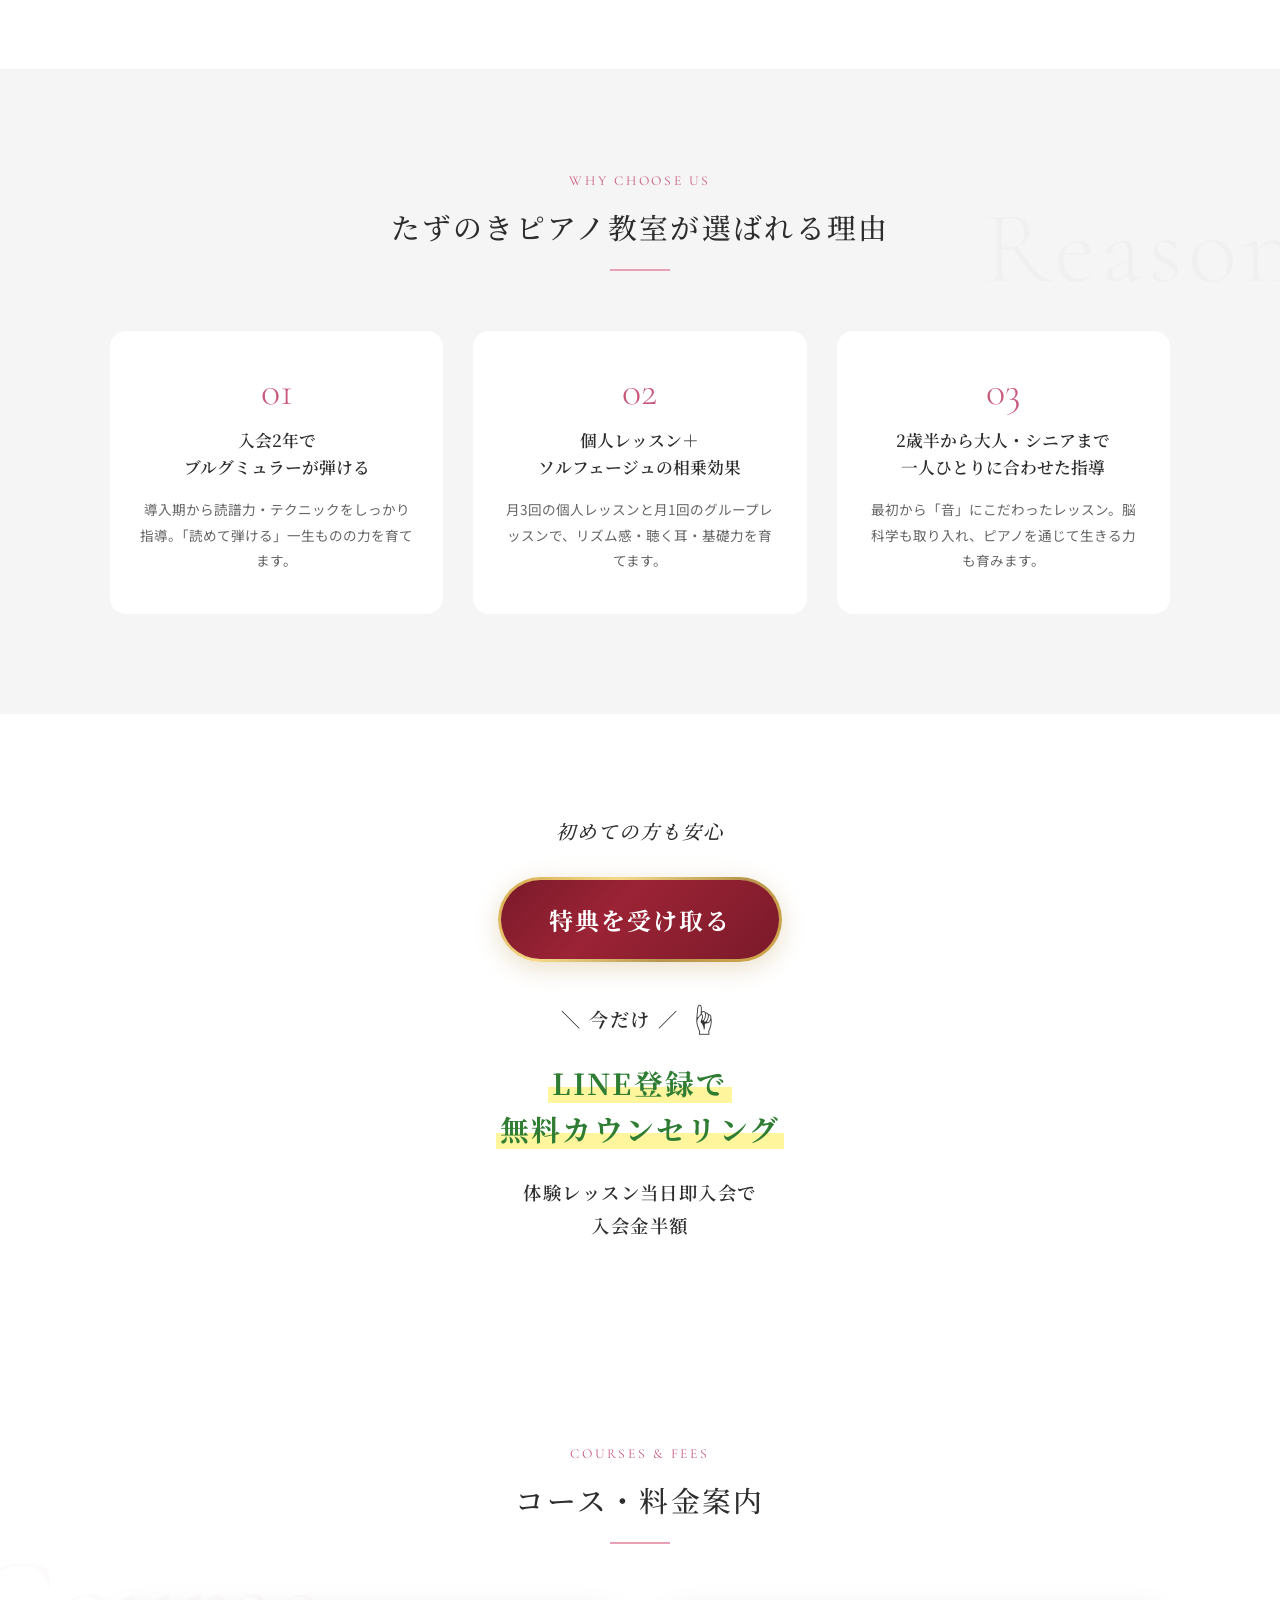
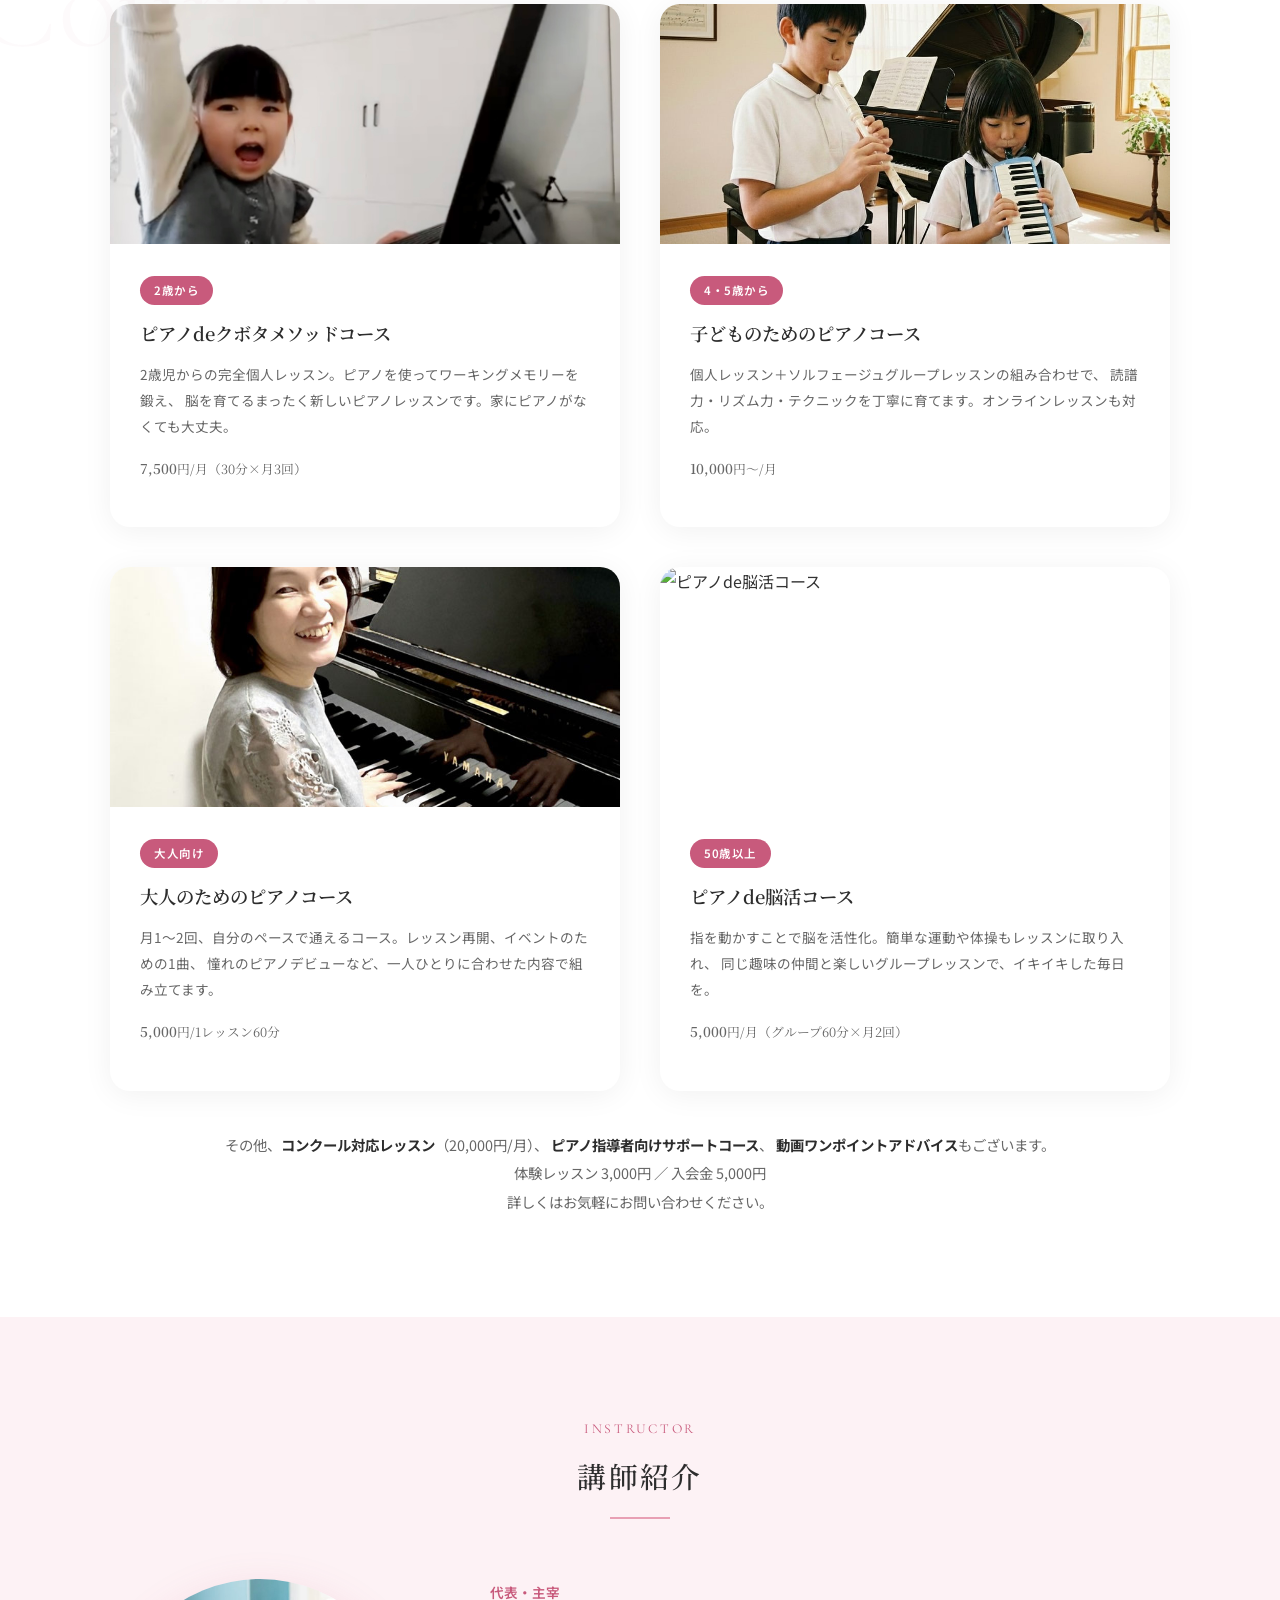
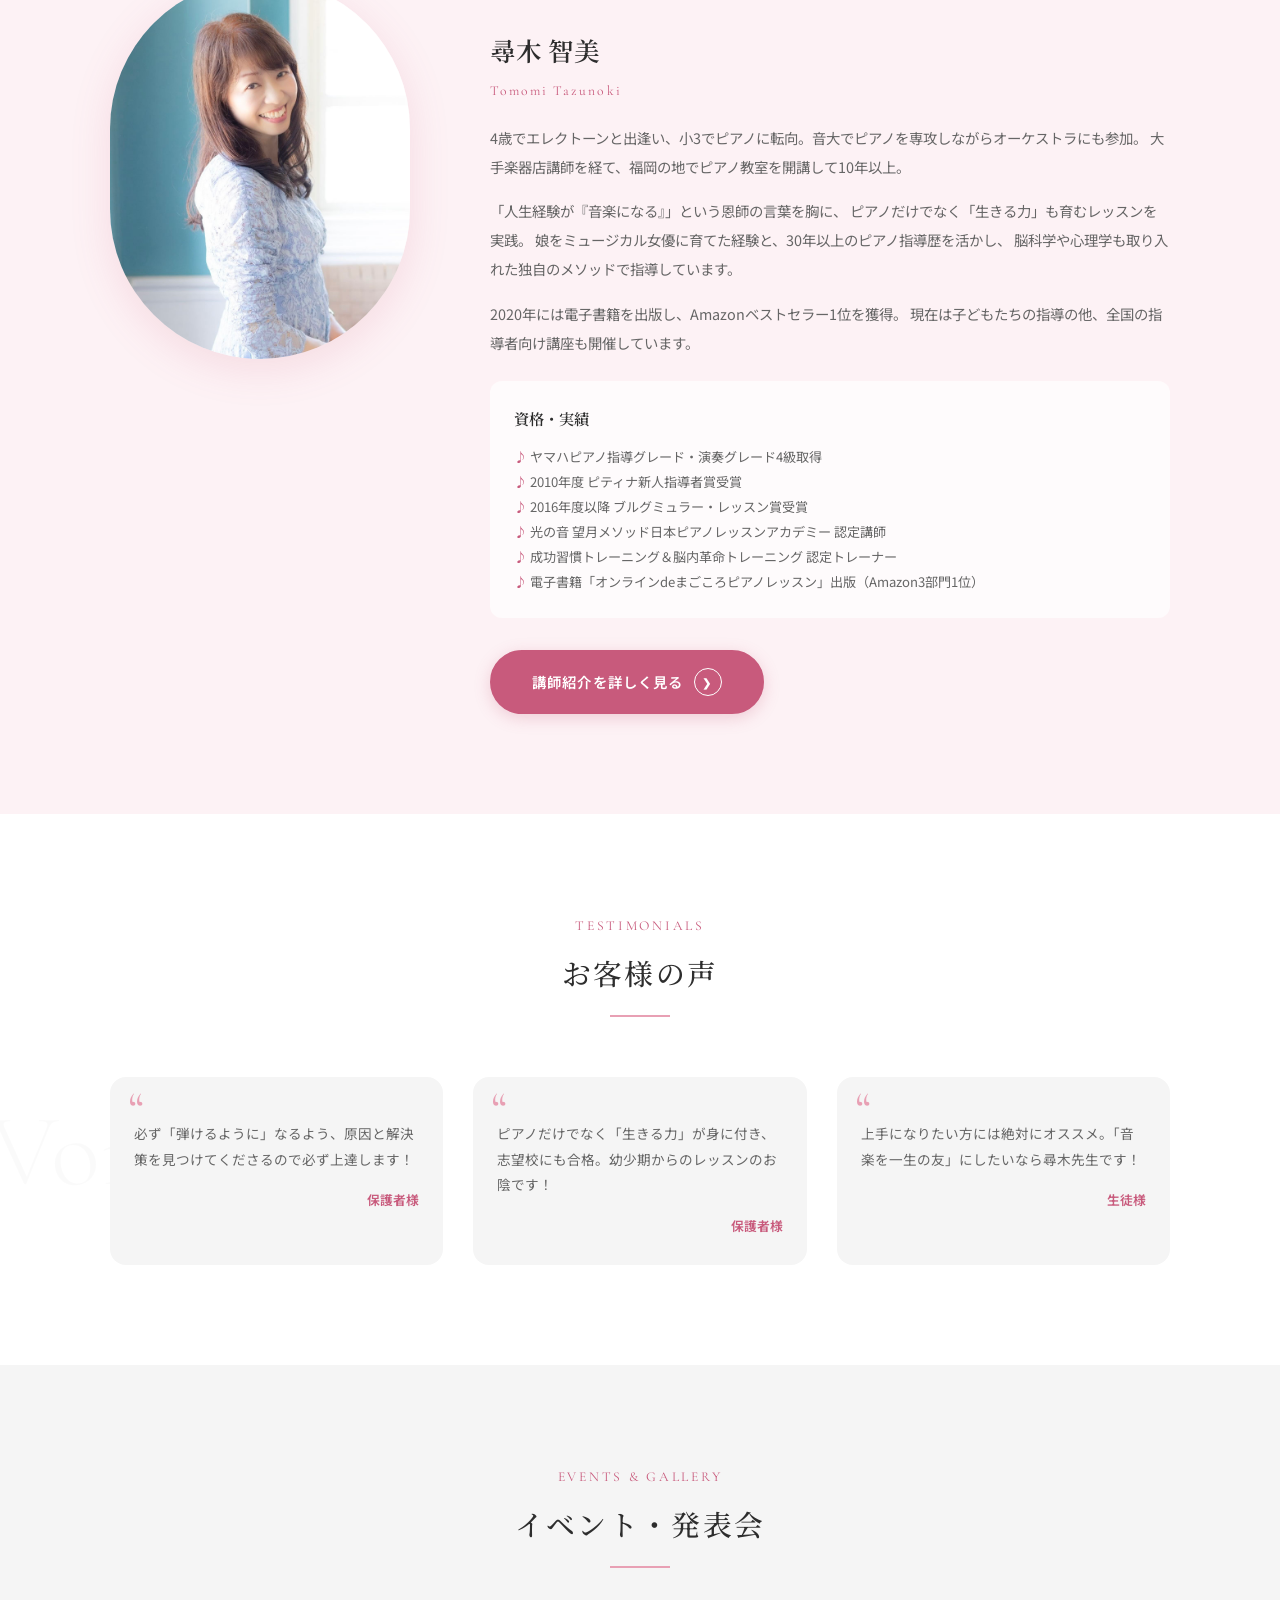
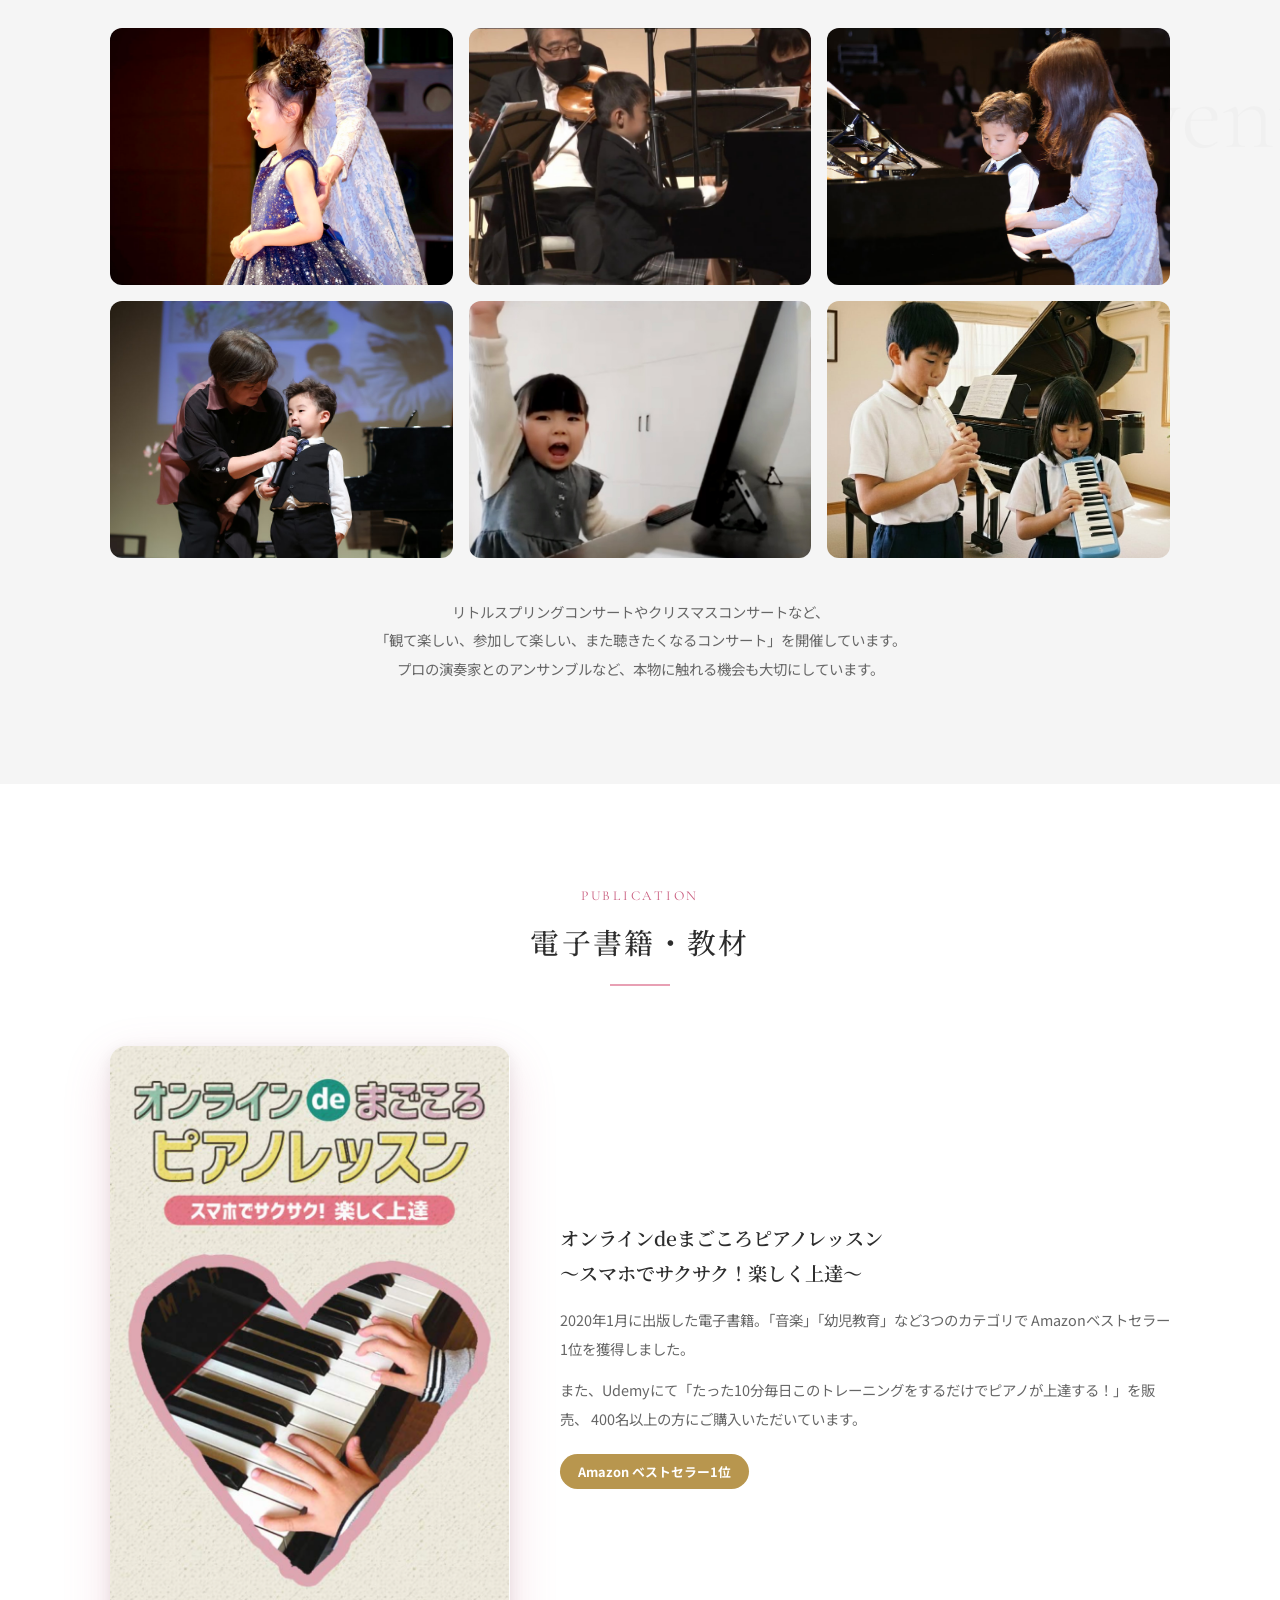
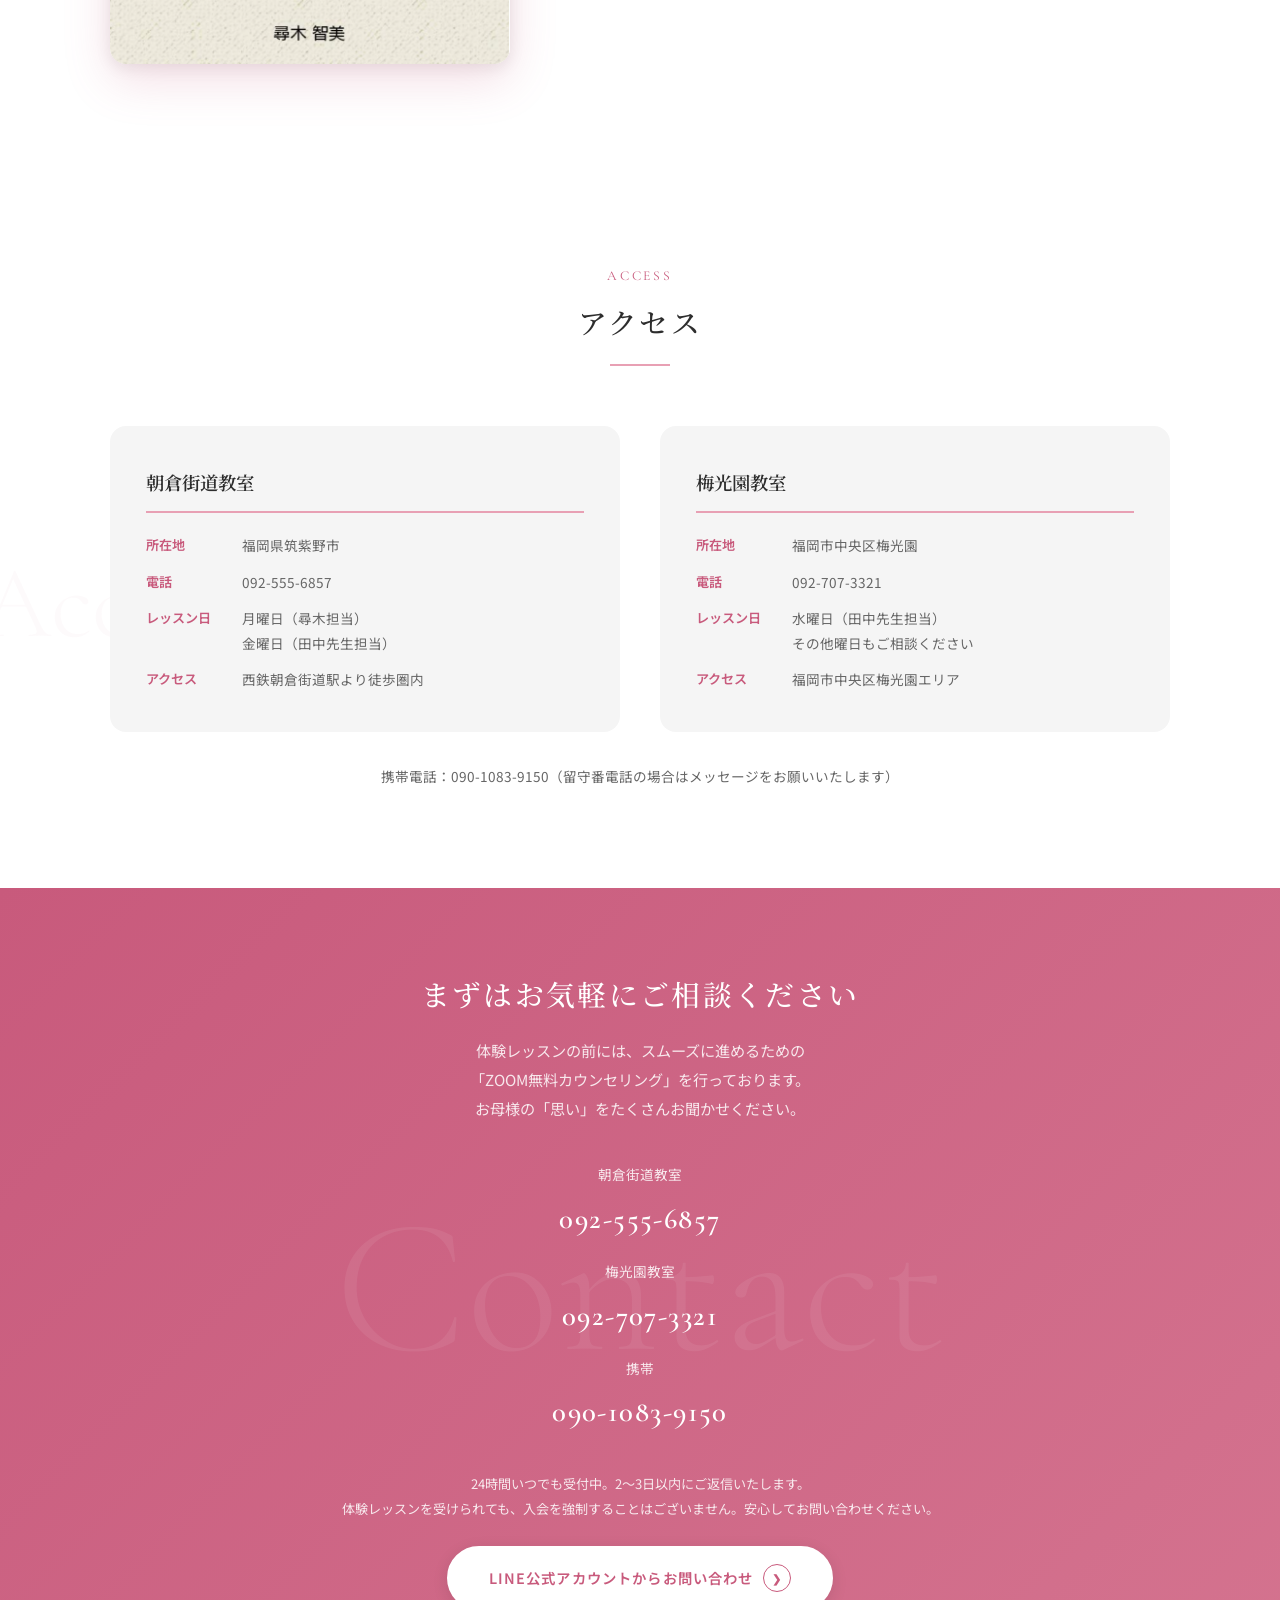
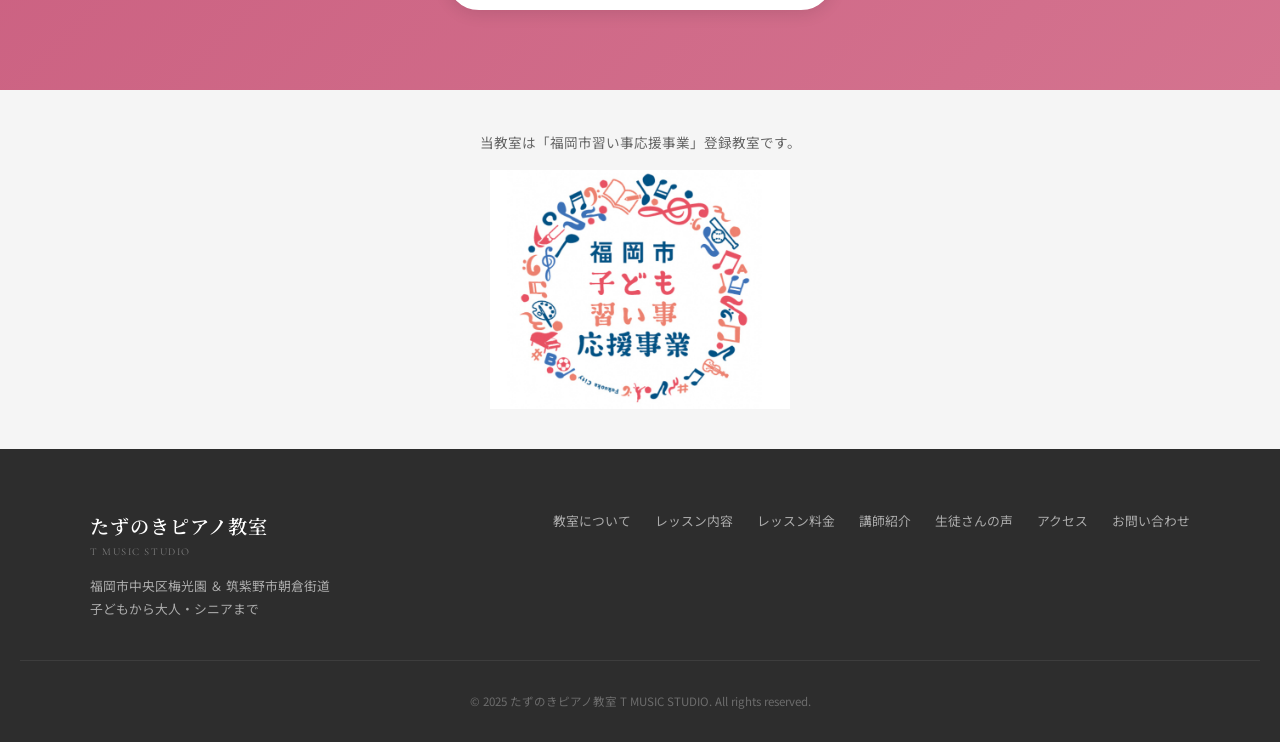
==== commit 00a4ae4f: "無料カウンセリングボタン: 回転背景＋ホバーアニメーション追加 Co-Authored-By: Claude Opus 4.6 <noreply@anthropic.com>" ====
--- a/index.html
+++ b/index.html
@@ -49,7 +49,10 @@
 
   <!-- CTA Circle Button -->
   <div class="cta-header">
-    <a href="contact.html" class="cta-circle">無料<br>カウンセリング</a>
+    <a href="contact.html" class="cta-circle">
+      <span class="cta-circle-bg"><span class="cta-circle-bg-inner"></span></span>
+      <span class="cta-circle-label">無料<br>カウンセリング</span>
+    </a>
   </div>
 
   <!-- ========== Hero ========== -->
--- a/style.css
+++ b/style.css
@@ -320,13 +320,12 @@
 }
 
 .cta-circle {
-  display: flex;
-  align-items: center;
-  justify-content: center;
+  display: grid;
+  place-items: center;
   width: 90px;
   height: 90px;
   border-radius: 50%;
-  background: var(--pink);
+  background: none;
   color: #fff;
   font-size: 0.72rem;
   font-weight: 700;
@@ -334,12 +333,63 @@
   line-height: 1.4;
   letter-spacing: 0.02em;
   white-space: nowrap;
-  transition: transform 0.4s var(--ease-out-expo), box-shadow 0.4s;
+  position: relative;
+  cursor: pointer;
+}
+
+/* Rotating background */
+.cta-circle-bg {
+  position: absolute;
+  width: 100%;
+  height: 100%;
+  animation: ctaRotation 6s infinite linear;
+}
+
+.cta-circle-bg-inner {
+  position: absolute;
+  top: 0;
+  left: 0;
+  width: 100%;
+  height: 100%;
+  border-radius: 50%;
+  background-color: var(--pink);
+  border: 2px solid var(--pink);
+  box-sizing: border-box;
+  transition: 0.3s ease;
   box-shadow: 0 4px 15px rgba(200, 90, 124, 0.3);
-  position: relative;
-}
-
-/* Gentle text nudge animation */
+}
+
+@keyframes ctaRotation {
+  from { transform: rotate(0deg); }
+  to { transform: rotate(360deg); }
+}
+
+/* Label text */
+.cta-circle-label {
+  position: relative;
+  z-index: 1;
+  transition: 0.35s ease-in-out;
+  transform: scale(1);
+}
+
+/* Hover animation */
+.cta-circle:hover {
+  opacity: 1;
+}
+
+.cta-circle:hover .cta-circle-label {
+  transform: scale(1.15, 0.92);
+  color: #fff;
+}
+
+.cta-circle:hover .cta-circle-bg-inner {
+  border: 1.5px dashed #fff;
+  background-color: rgba(200, 90, 124, 0.85);
+  transform: scale(1.35);
+  box-shadow: 0 8px 30px rgba(200, 90, 124, 0.4);
+}
+
+/* Gentle nudge when idle */
 .cta-circle {
   animation: ctaNudge 4s ease-in-out infinite;
 }
@@ -353,9 +403,6 @@
 
 .cta-circle:hover {
   animation: none;
-  transform: scale(1.1);
-  box-shadow: 0 8px 30px rgba(200, 90, 124, 0.5);
-  opacity: 1;
 }
 
 /* Hamburger */
@@ -1646,6 +1693,12 @@
     transform: translateY(160%);
     opacity: 0;
   }
+  /* White button: reverse on tap */
+  .btn-primary.btn-white:active {
+    background: var(--pink);
+    color: #fff;
+    border-color: #fff;
+  }
 }
 
 .btn-white {
@@ -1659,10 +1712,10 @@
   color: #fff;
 }
 
-.btn-white:hover {
+.btn-primary.btn-white:hover {
   background: var(--pink);
   color: #fff;
-  border-color: var(--pink);
+  border-color: #fff;
   box-shadow: 0 8px 28px rgba(200, 90, 124, 0.4);
 }
 
